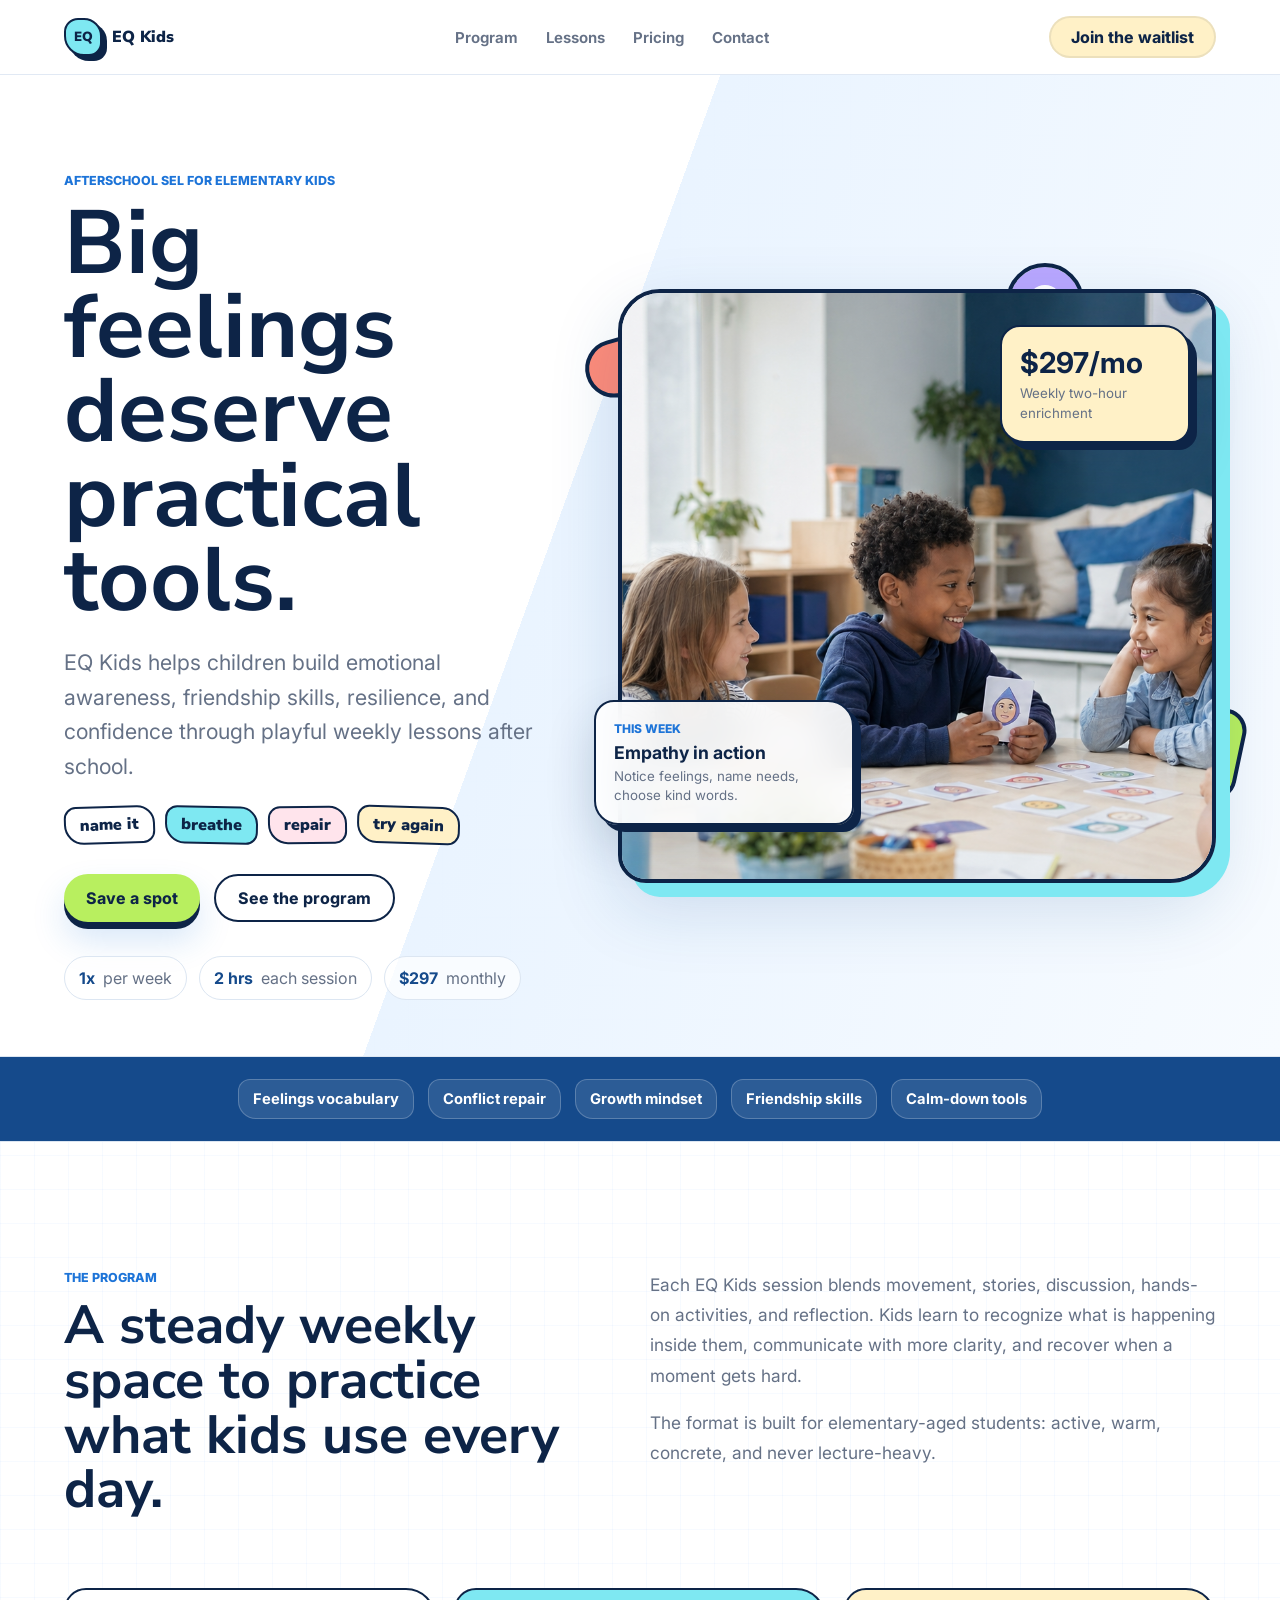
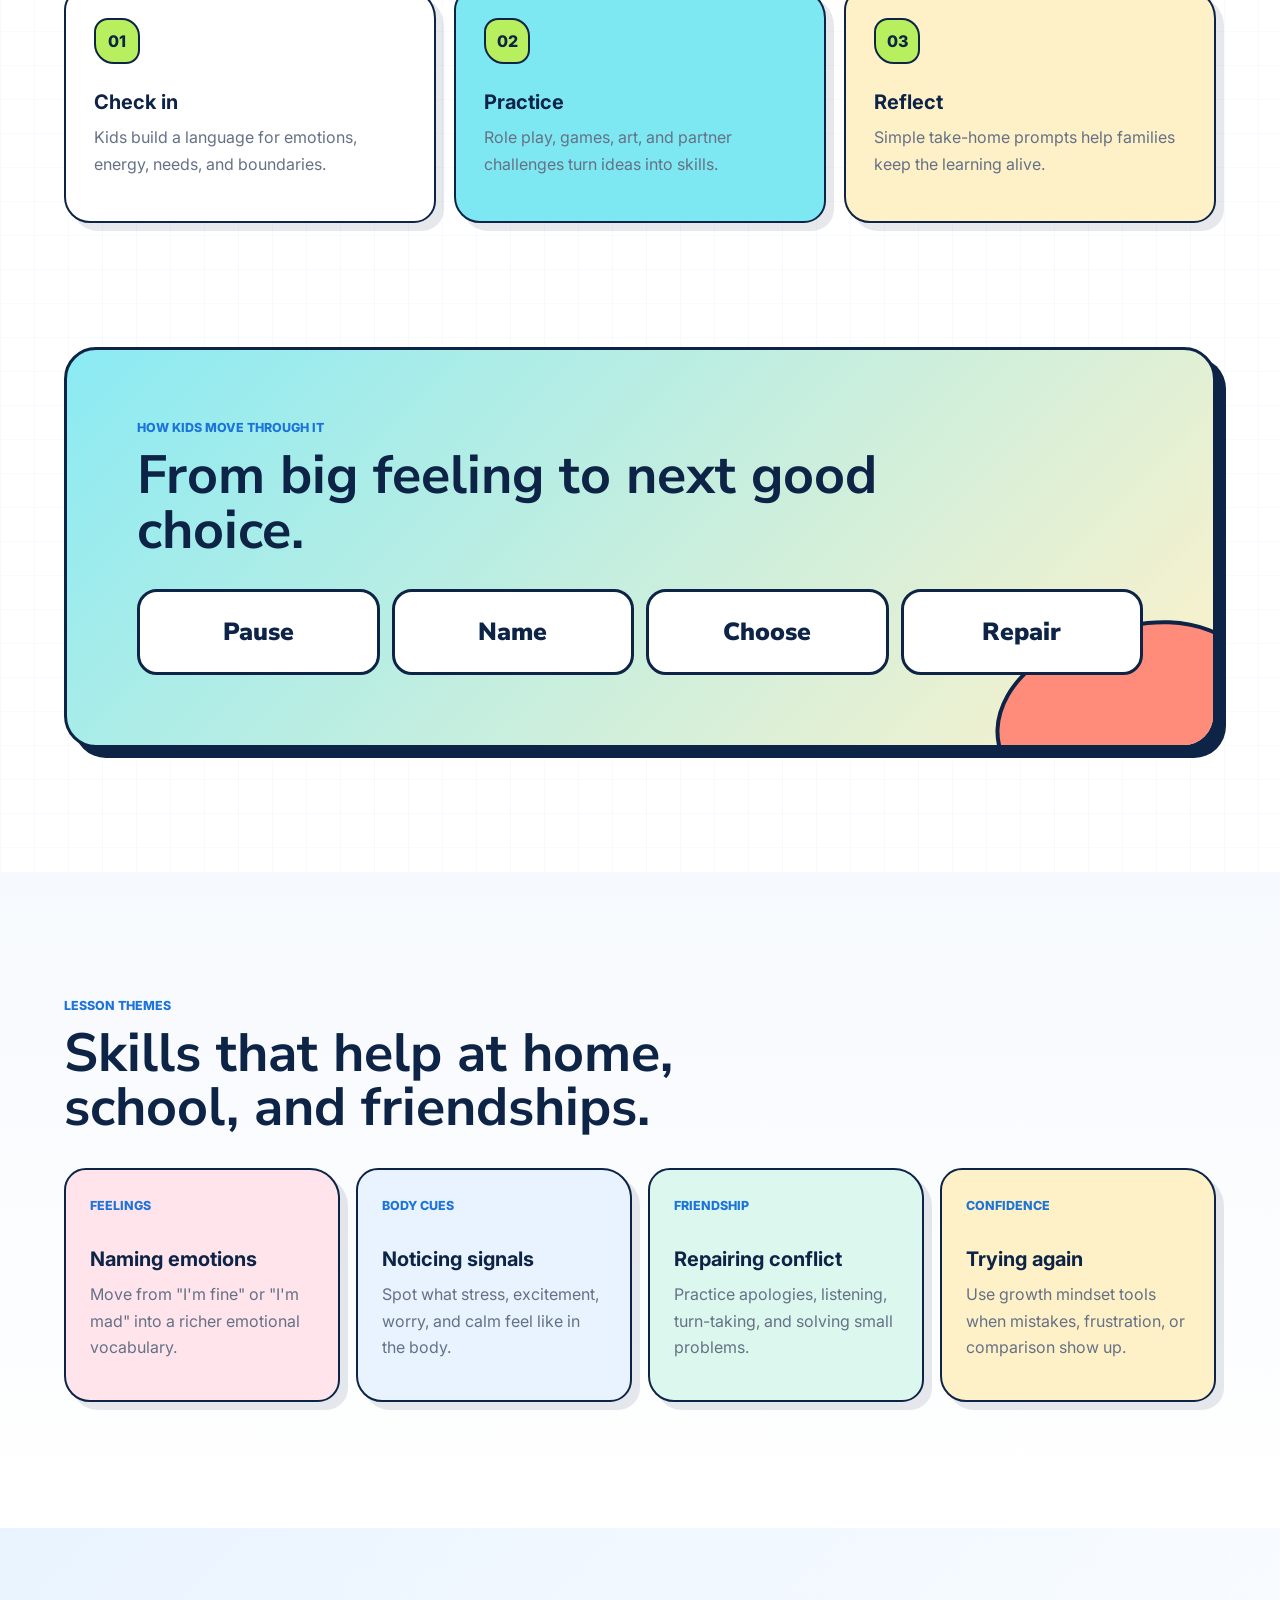
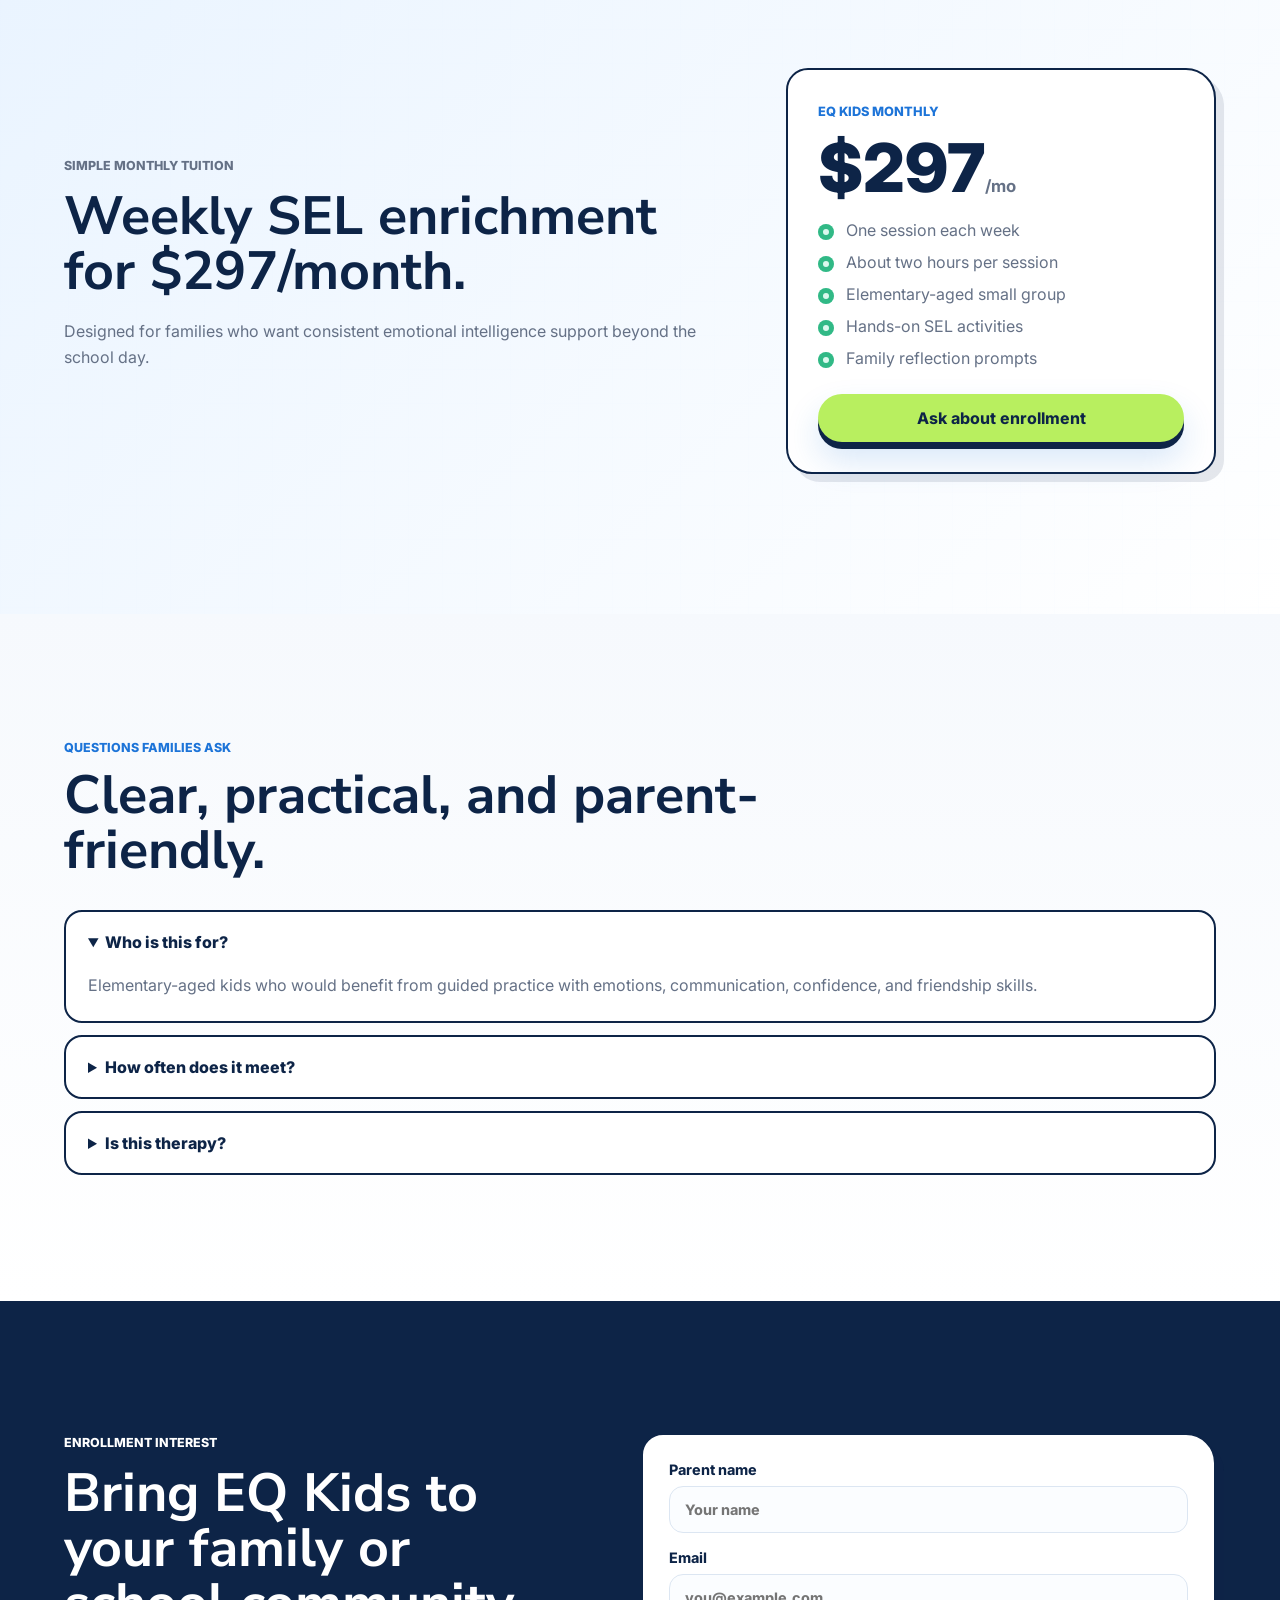
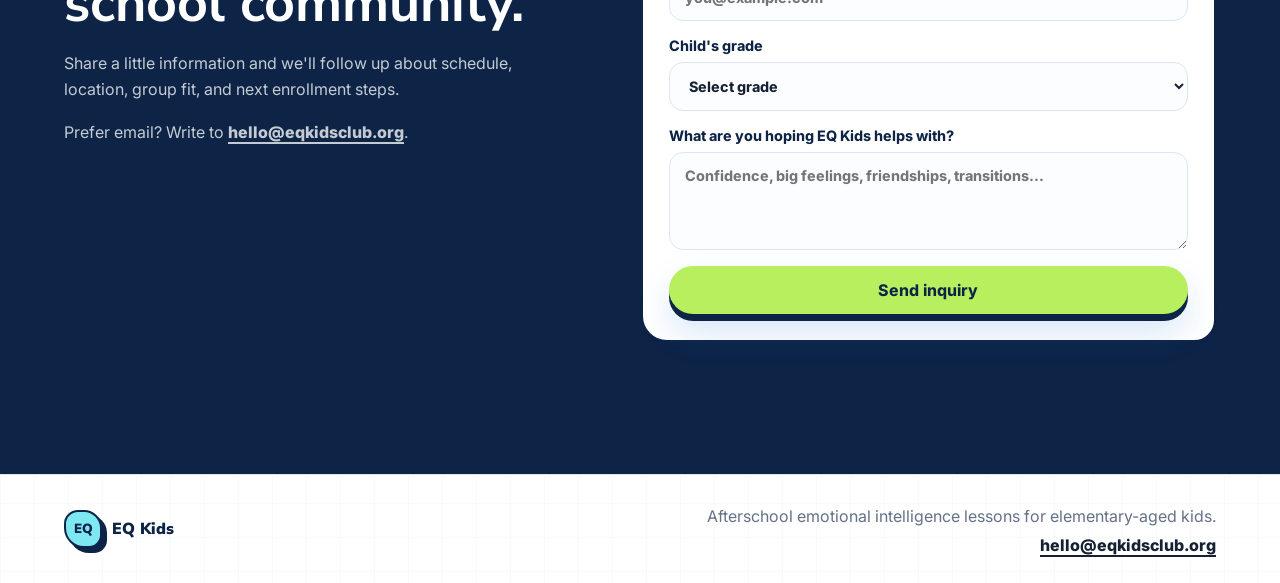
==== index.html @ 325c26f5 "Connect inquiry form and add thank-you page" ====
<!doctype html>
<html lang="en">
  <head>
    <meta charset="UTF-8" />
    <meta name="viewport" content="width=device-width, initial-scale=1.0" />
    <title>EQ Kids | Afterschool SEL Lessons</title>
    <meta
      name="description"
      content="EQ Kids is a weekly afterschool social-emotional learning program for elementary-aged kids."
    />
    <link rel="canonical" href="https://eqkidsclub.org/" />
    <meta property="og:title" content="EQ Kids | Afterschool SEL Lessons" />
    <meta
      property="og:description"
      content="Weekly afterschool emotional intelligence lessons for elementary-aged kids."
    />
    <meta property="og:type" content="website" />
    <meta property="og:url" content="https://eqkidsclub.org/" />
    <meta property="og:image" content="https://eqkidsclub.org/assets/eq-kids-hero.png" />
    <meta name="twitter:card" content="summary_large_image" />
    <meta name="theme-color" content="#7ee8f2" />
    <link rel="icon" href="/favicon.svg" type="image/svg+xml" />
    <link rel="preconnect" href="https://fonts.googleapis.com" />
    <link rel="preconnect" href="https://fonts.gstatic.com" crossorigin />
    <link
      href="https://fonts.googleapis.com/css2?family=Inter:wght@400;500;600;700;800&family=Nunito+Sans:wght@700;800;900&display=swap"
      rel="stylesheet"
    />
    <link rel="stylesheet" href="styles.css" />
  </head>
  <body>
    <header class="site-header">
      <a class="brand" href="#top" aria-label="EQ Kids home">
        <span class="brand-mark">EQ</span>
        <span>EQ Kids</span>
      </a>
      <nav class="nav-links" aria-label="Primary navigation">
        <a href="#program">Program</a>
        <a href="#lessons">Lessons</a>
        <a href="#pricing">Pricing</a>
        <a href="#contact">Contact</a>
      </nav>
      <a class="nav-cta" href="#contact">Join the waitlist</a>
    </header>

    <main id="top">
      <section class="hero">
        <div class="hero-copy">
          <p class="eyebrow">Afterschool SEL for elementary kids</p>
          <h1>Big feelings deserve practical tools.</h1>
          <p class="hero-lede">
            EQ Kids helps children build emotional awareness, friendship skills,
            resilience, and confidence through playful weekly lessons after school.
          </p>
          <div class="flow-badges" aria-label="SEL practice moments">
            <span>name it</span>
            <span>breathe</span>
            <span>repair</span>
            <span>try again</span>
          </div>
          <div class="hero-actions">
            <a class="button primary" href="#contact">Save a spot</a>
            <a class="button secondary" href="#program">See the program</a>
          </div>
          <div class="quick-stats" aria-label="Program highlights">
            <span><strong>1x</strong> per week</span>
            <span><strong>2 hrs</strong> each session</span>
            <span><strong>$297</strong> monthly</span>
          </div>
        </div>

        <div class="hero-visual" aria-label="Children practicing SEL activities">
          <span class="shape shape-square" aria-hidden="true"></span>
          <span class="shape shape-pill" aria-hidden="true"></span>
          <span class="shape shape-loop" aria-hidden="true"></span>
          <img src="assets/eq-kids-hero.png" alt="Elementary-aged kids working together in an afterschool SEL activity" />
          <div class="floating-card session-card">
            <span class="card-label">This week</span>
            <strong>Empathy in action</strong>
            <small>Notice feelings, name needs, choose kind words.</small>
          </div>
          <div class="floating-card price-card">
            <strong>$297/mo</strong>
            <small>Weekly two-hour enrichment</small>
          </div>
        </div>
      </section>

      <section class="trust-band" aria-label="Program values">
        <span>Feelings vocabulary</span>
        <span>Conflict repair</span>
        <span>Growth mindset</span>
        <span>Friendship skills</span>
        <span>Calm-down tools</span>
      </section>

      <section id="program" class="section split-section">
        <div>
          <p class="eyebrow">The program</p>
          <h2>A steady weekly space to practice what kids use every day.</h2>
        </div>
        <div class="section-copy">
          <p>
            Each EQ Kids session blends movement, stories, discussion, hands-on
            activities, and reflection. Kids learn to recognize what is happening
            inside them, communicate with more clarity, and recover when a moment
            gets hard.
          </p>
          <p>
            The format is built for elementary-aged students: active, warm,
            concrete, and never lecture-heavy.
          </p>
        </div>
      </section>

      <section class="feature-grid" aria-label="Program features">
        <article class="feature-card">
          <span class="feature-icon">01</span>
          <h3>Check in</h3>
          <p>Kids build a language for emotions, energy, needs, and boundaries.</p>
        </article>
        <article class="feature-card">
          <span class="feature-icon">02</span>
          <h3>Practice</h3>
          <p>Role play, games, art, and partner challenges turn ideas into skills.</p>
        </article>
        <article class="feature-card">
          <span class="feature-icon">03</span>
          <h3>Reflect</h3>
          <p>Simple take-home prompts help families keep the learning alive.</p>
        </article>
      </section>

      <section class="flow-section" aria-label="EQ Kids learning flow">
        <div class="flow-panel">
          <p class="eyebrow">How kids move through it</p>
          <h2>From big feeling to next good choice.</h2>
          <div class="flow-steps">
            <span>Pause</span>
            <span>Name</span>
            <span>Choose</span>
            <span>Repair</span>
          </div>
        </div>
      </section>

      <section id="lessons" class="section lessons-section">
        <div class="section-heading">
          <p class="eyebrow">Lesson themes</p>
          <h2>Skills that help at home, school, and friendships.</h2>
        </div>
        <div class="lesson-list">
          <article>
            <span>Feelings</span>
            <h3>Naming emotions</h3>
            <p>Move from "I'm fine" or "I'm mad" into a richer emotional vocabulary.</p>
          </article>
          <article>
            <span>Body cues</span>
            <h3>Noticing signals</h3>
            <p>Spot what stress, excitement, worry, and calm feel like in the body.</p>
          </article>
          <article>
            <span>Friendship</span>
            <h3>Repairing conflict</h3>
            <p>Practice apologies, listening, turn-taking, and solving small problems.</p>
          </article>
          <article>
            <span>Confidence</span>
            <h3>Trying again</h3>
            <p>Use growth mindset tools when mistakes, frustration, or comparison show up.</p>
          </article>
        </div>
      </section>

      <section id="pricing" class="pricing-section">
        <div class="pricing-copy">
          <p class="eyebrow">Simple monthly tuition</p>
          <h2>Weekly SEL enrichment for $297/month.</h2>
          <p>
            Designed for families who want consistent emotional intelligence support
            beyond the school day.
          </p>
        </div>
        <div class="pricing-card">
          <span class="price-kicker">EQ Kids Monthly</span>
          <div class="price">$297<span>/mo</span></div>
          <ul>
            <li>One session each week</li>
            <li>About two hours per session</li>
            <li>Elementary-aged small group</li>
            <li>Hands-on SEL activities</li>
            <li>Family reflection prompts</li>
          </ul>
          <a class="button primary wide" href="#contact">Ask about enrollment</a>
        </div>
      </section>

      <section class="section faq-section">
        <div class="section-heading">
          <p class="eyebrow">Questions families ask</p>
          <h2>Clear, practical, and parent-friendly.</h2>
        </div>
        <div class="faq-list">
          <details open>
            <summary>Who is this for?</summary>
            <p>Elementary-aged kids who would benefit from guided practice with emotions, communication, confidence, and friendship skills.</p>
          </details>
          <details>
            <summary>How often does it meet?</summary>
            <p>The program is designed to meet once per week for a couple of hours after school.</p>
          </details>
          <details>
            <summary>Is this therapy?</summary>
            <p>No. EQ Kids is an educational enrichment program focused on SEL skills, practice, and reflection.</p>
          </details>
        </div>
      </section>

      <section id="contact" class="contact-section">
        <div class="contact-copy">
          <p class="eyebrow">Enrollment interest</p>
          <h2>Bring EQ Kids to your family or school community.</h2>
          <p>
            Share a little information and we'll follow up about schedule, location,
            group fit, and next enrollment steps.
          </p>
          <p class="contact-email">
            Prefer email? Write to <a href="mailto:hello@eqkidsclub.org">hello@eqkidsclub.org</a>.
          </p>
        </div>
        <form
          class="contact-form"
          id="inquiry-form"
          data-endpoint="https://script.google.com/macros/s/AKfycbzuIgWmZnr0VCK2Vqqbr2FylTaAPcukcbpONJO-oSJF8O1yjsoRWASSG0VXTQ9Ma4vI/exec"
          data-success-url="thank-you.html"
        >
          <p class="form-status" id="form-status" role="status" aria-live="polite"></p>
          <label class="hidden-field" aria-hidden="true">
            Leave this blank
            <input type="text" name="website" tabindex="-1" autocomplete="off" />
          </label>
          <label>
            Parent name
            <input type="text" name="parentName" placeholder="Your name" required />
          </label>
          <label>
            Email
            <input type="email" name="email" placeholder="you@example.com" required />
          </label>
          <label>
            Child's grade
            <select name="childGrade" required>
              <option value="">Select grade</option>
              <option>Kinder</option>
              <option>1st grade</option>
              <option>2nd grade</option>
              <option>3rd grade</option>
              <option>4th grade</option>
              <option>5th grade</option>
            </select>
          </label>
          <label>
            What are you hoping EQ Kids helps with?
            <textarea name="goals" rows="4" placeholder="Confidence, big feelings, friendships, transitions..."></textarea>
          </label>
          <button class="button primary wide" type="submit">Send inquiry</button>
        </form>
      </section>
    </main>

    <footer class="site-footer">
      <a class="brand" href="#top" aria-label="EQ Kids home">
        <span class="brand-mark">EQ</span>
        <span>EQ Kids</span>
      </a>
      <div class="footer-links">
        <p>Afterschool emotional intelligence lessons for elementary-aged kids.</p>
        <a href="mailto:hello@eqkidsclub.org">hello@eqkidsclub.org</a>
      </div>
    </footer>
    <script src="script.js"></script>
  </body>
</html>
---- styles.css ----
:root {
  --blue-950: #0d2447;
  --blue-800: #154a8b;
  --blue-650: #1d74d8;
  --blue-500: #2f8cff;
  --aqua-300: #7ee8f2;
  --lime-300: #b8ef5f;
  --coral-300: #ff8c7a;
  --violet-300: #b9a7ff;
  --sky-100: #e8f3ff;
  --mint-100: #dcf8ee;
  --gold-100: #fff1c7;
  --rose-100: #ffe4ec;
  --ink: #162033;
  --muted: #657186;
  --line: #dce6f2;
  --paper: #ffffff;
  --wash: #f6f9fd;
  --shadow: 0 24px 70px rgba(21, 74, 139, 0.16);
}

* {
  box-sizing: border-box;
}

html {
  scroll-behavior: smooth;
}

body {
  margin: 0;
  font-family: "Inter", system-ui, -apple-system, BlinkMacSystemFont, "Segoe UI", sans-serif;
  color: var(--ink);
  background:
    linear-gradient(90deg, rgba(47, 140, 255, 0.04) 1px, transparent 1px),
    linear-gradient(0deg, rgba(47, 140, 255, 0.04) 1px, transparent 1px),
    var(--paper);
  background-size: 34px 34px;
}

a {
  color: inherit;
  text-decoration: none;
}

img {
  display: block;
  max-width: 100%;
}

.site-header {
  position: sticky;
  top: 0;
  z-index: 20;
  display: flex;
  align-items: center;
  justify-content: space-between;
  gap: 24px;
  padding: 16px clamp(20px, 5vw, 72px);
  background: rgba(255, 255, 255, 0.88);
  border-bottom: 1px solid rgba(220, 230, 242, 0.85);
  backdrop-filter: blur(18px);
}

.brand {
  display: inline-flex;
  align-items: center;
  gap: 10px;
  font-family: "Nunito Sans", "Inter", sans-serif;
  font-weight: 900;
  color: var(--blue-950);
}

.brand-mark {
  display: grid;
  place-items: center;
  width: 38px;
  height: 38px;
  border: 2px solid var(--blue-950);
  border-radius: 14px 18px 13px 20px;
  color: var(--blue-950);
  background: var(--aqua-300);
  box-shadow: 5px 5px 0 var(--blue-950);
  font-size: 0.83rem;
}

.nav-links {
  display: flex;
  align-items: center;
  gap: 28px;
  color: var(--muted);
  font-size: 0.94rem;
  font-weight: 650;
}

.nav-links a:hover {
  color: var(--blue-650);
}

.nav-cta,
.button {
  display: inline-flex;
  align-items: center;
  justify-content: center;
  min-height: 48px;
  border: 0;
  border-radius: 999px;
  padding: 0 22px;
  font: inherit;
  font-weight: 750;
  cursor: pointer;
}

.nav-cta {
  min-height: 42px;
  color: var(--blue-950);
  background: var(--gold-100);
  box-shadow: inset 0 0 0 2px rgba(13, 36, 71, 0.08);
}

.button.primary {
  color: var(--blue-950);
  background: var(--lime-300);
  box-shadow: 0 7px 0 var(--blue-950), 0 18px 34px rgba(29, 116, 216, 0.18);
}

.button:disabled {
  cursor: progress;
  opacity: 0.72;
}

.button.secondary {
  color: var(--blue-950);
  background: white;
  border: 2px solid var(--blue-950);
}

.button.wide {
  width: 100%;
}

.hero {
  display: grid;
  grid-template-columns: minmax(0, 0.9fr) minmax(420px, 1.1fr);
  gap: clamp(32px, 5vw, 72px);
  align-items: center;
  min-height: calc(100vh - 72px);
  padding: clamp(48px, 8vw, 98px) clamp(20px, 5vw, 72px) 56px;
  background:
    linear-gradient(110deg, #ffffff 0%, #ffffff 44%, rgba(232, 243, 255, 0.92) 44%, #f7fbff 100%);
  overflow: hidden;
}

.eyebrow {
  margin: 0 0 14px;
  color: var(--blue-650);
  font-size: 0.78rem;
  font-weight: 800;
  letter-spacing: 0;
  text-transform: uppercase;
}

h1,
h2,
h3,
p {
  margin-top: 0;
}

h1 {
  max-width: 720px;
  margin-bottom: 22px;
  color: var(--blue-950);
  font-family: "Nunito Sans", "Inter", sans-serif;
  font-size: clamp(3.3rem, 7vw, 6.6rem);
  line-height: 0.94;
  letter-spacing: 0;
}

h2 {
  margin-bottom: 18px;
  color: var(--blue-950);
  font-family: "Nunito Sans", "Inter", sans-serif;
  font-size: clamp(2rem, 4.2vw, 4rem);
  line-height: 1.02;
  letter-spacing: 0;
}

h3 {
  margin-bottom: 10px;
  color: var(--blue-950);
  font-size: 1.25rem;
  line-height: 1.2;
}

.hero-lede {
  max-width: 620px;
  color: var(--muted);
  font-size: clamp(1.08rem, 1.7vw, 1.34rem);
  line-height: 1.62;
}

.hero-actions {
  display: flex;
  flex-wrap: wrap;
  gap: 14px;
  margin-top: 30px;
}

.flow-badges {
  display: flex;
  flex-wrap: wrap;
  gap: 10px;
  margin-top: 22px;
}

.flow-badges span {
  display: inline-flex;
  align-items: center;
  min-height: 38px;
  padding: 0 14px;
  border: 2px solid var(--blue-950);
  border-radius: 12px 18px 12px 20px;
  color: var(--blue-950);
  background: white;
  font-family: "Nunito Sans", "Inter", sans-serif;
  font-weight: 900;
  transform: rotate(-1.8deg);
}

.flow-badges span:nth-child(2) {
  background: var(--aqua-300);
  transform: rotate(1.2deg);
}

.flow-badges span:nth-child(3) {
  background: var(--rose-100);
  transform: rotate(-0.7deg);
}

.flow-badges span:nth-child(4) {
  background: var(--gold-100);
  transform: rotate(1.8deg);
}

.quick-stats {
  display: flex;
  flex-wrap: wrap;
  gap: 12px;
  margin-top: 34px;
}

.quick-stats span {
  display: inline-flex;
  align-items: center;
  gap: 8px;
  min-height: 44px;
  padding: 0 14px;
  border: 1px solid var(--line);
  border-radius: 999px;
  color: var(--muted);
  background: rgba(255, 255, 255, 0.72);
}

.quick-stats strong {
  color: var(--blue-800);
}

.hero-visual {
  position: relative;
  min-height: 580px;
}

.hero-visual img {
  position: relative;
  z-index: 2;
  width: 100%;
  height: min(66vh, 660px);
  min-height: 520px;
  object-fit: cover;
  border: 4px solid var(--blue-950);
  border-radius: 42px 26px 46px 28px;
  box-shadow: 14px 14px 0 var(--aqua-300), var(--shadow);
}

.shape {
  position: absolute;
  z-index: 1;
  display: block;
  border: 4px solid var(--blue-950);
}

.shape-square {
  right: -26px;
  bottom: 88px;
  width: 92px;
  height: 92px;
  border-radius: 22px;
  background: var(--lime-300);
  transform: rotate(12deg);
}

.shape-pill {
  left: -34px;
  top: 42px;
  width: 120px;
  height: 58px;
  border-radius: 999px;
  background: var(--coral-300);
  transform: rotate(-16deg);
}

.shape-loop {
  right: 22%;
  top: -26px;
  width: 78px;
  height: 78px;
  border-radius: 50%;
  background: white;
  box-shadow: inset 0 0 0 18px var(--violet-300);
}

.floating-card {
  position: absolute;
  z-index: 3;
  display: grid;
  gap: 4px;
  width: min(260px, 56%);
  padding: 18px;
  border: 2px solid var(--blue-950);
  border-radius: 20px 26px 18px 24px;
  background: rgba(255, 255, 255, 0.92);
  box-shadow: 7px 7px 0 var(--blue-950), 0 18px 50px rgba(13, 36, 71, 0.16);
  backdrop-filter: blur(14px);
}

.floating-card strong {
  color: var(--blue-950);
  font-size: 1.1rem;
}

.floating-card small,
.card-label {
  color: var(--muted);
  line-height: 1.45;
}

.card-label {
  color: var(--blue-650);
  font-size: 0.75rem;
  font-weight: 800;
  text-transform: uppercase;
}

.session-card {
  left: -24px;
  bottom: 58px;
}

.price-card {
  right: 26px;
  top: 36px;
  width: 190px;
  background: var(--gold-100);
}

.price-card strong {
  font-size: 1.8rem;
}

.trust-band {
  display: flex;
  justify-content: center;
  gap: 14px;
  flex-wrap: wrap;
  padding: 22px clamp(20px, 5vw, 72px);
  border-block: 1px solid var(--line);
  background: var(--blue-800);
  color: white;
}

.trust-band span {
  border: 1px solid rgba(255, 255, 255, 0.22);
  padding: 10px 14px;
  border-radius: 12px 18px 12px 18px;
  background: rgba(255, 255, 255, 0.1);
  font-size: 0.92rem;
  font-weight: 700;
}

.section,
.feature-grid,
.pricing-section,
.contact-section,
.site-footer {
  padding-inline: clamp(20px, 5vw, 72px);
}

.split-section {
  display: grid;
  grid-template-columns: minmax(0, 0.9fr) minmax(0, 1fr);
  gap: clamp(28px, 6vw, 88px);
  padding-top: clamp(70px, 10vw, 128px);
  padding-bottom: 34px;
}

.section-copy {
  color: var(--muted);
  font-size: 1.08rem;
  line-height: 1.75;
}

.feature-grid {
  display: grid;
  grid-template-columns: repeat(3, minmax(0, 1fr));
  gap: 18px;
  padding-top: 18px;
  padding-bottom: clamp(70px, 10vw, 124px);
}

.feature-card,
.lesson-list article,
.pricing-card,
.contact-form {
  border: 2px solid var(--blue-950);
  border-radius: 22px 30px 22px 26px;
  background: white;
  box-shadow: 8px 8px 0 rgba(13, 36, 71, 0.1);
}

.feature-card {
  padding: 28px;
}

.feature-card:nth-child(2) {
  background: var(--aqua-300);
}

.feature-card:nth-child(3) {
  background: var(--gold-100);
}

.feature-icon {
  display: inline-grid;
  place-items: center;
  width: 46px;
  height: 46px;
  margin-bottom: 26px;
  border: 2px solid var(--blue-950);
  border-radius: 14px 18px 14px 20px;
  color: var(--blue-950);
  background: var(--lime-300);
  font-weight: 800;
}

.flow-section {
  padding: 0 clamp(20px, 5vw, 72px) clamp(70px, 10vw, 124px);
}

.flow-panel {
  position: relative;
  overflow: hidden;
  padding: clamp(34px, 6vw, 70px);
  border: 3px solid var(--blue-950);
  border-radius: 32px;
  background:
    linear-gradient(135deg, rgba(126, 232, 242, 0.9), rgba(255, 241, 199, 0.95)),
    white;
  box-shadow: 10px 10px 0 var(--blue-950);
}

.flow-panel::after {
  content: "";
  position: absolute;
  right: -50px;
  bottom: -70px;
  width: 260px;
  height: 180px;
  border: 4px solid var(--blue-950);
  border-radius: 50% 46% 42% 58%;
  background: var(--coral-300);
  transform: rotate(-14deg);
}

.flow-panel h2 {
  max-width: 760px;
}

.flow-steps {
  position: relative;
  z-index: 1;
  display: grid;
  grid-template-columns: repeat(4, minmax(0, 1fr));
  gap: 12px;
  margin-top: 30px;
}

.flow-steps span {
  display: grid;
  place-items: center;
  min-height: 86px;
  border: 3px solid var(--blue-950);
  border-radius: 20px;
  background: white;
  color: var(--blue-950);
  font-family: "Nunito Sans", "Inter", sans-serif;
  font-size: clamp(1.15rem, 2vw, 1.55rem);
  font-weight: 900;
}

.feature-card p,
.lesson-list p,
.pricing-copy p,
.contact-copy p,
.faq-list p,
.site-footer p {
  color: var(--muted);
  line-height: 1.65;
}

.lessons-section,
.faq-section {
  padding-block: clamp(70px, 10vw, 126px);
  background:
    linear-gradient(180deg, var(--wash), #ffffff);
}

.section-heading {
  max-width: 760px;
  margin-bottom: 32px;
}

.lesson-list {
  display: grid;
  grid-template-columns: repeat(4, minmax(0, 1fr));
  gap: 16px;
}

.lesson-list article {
  padding: 24px;
}

.lesson-list article:nth-child(1) {
  background: var(--rose-100);
}

.lesson-list article:nth-child(2) {
  background: var(--sky-100);
}

.lesson-list article:nth-child(3) {
  background: var(--mint-100);
}

.lesson-list article:nth-child(4) {
  background: var(--gold-100);
}

.lesson-list span {
  display: inline-flex;
  margin-bottom: 34px;
  color: var(--blue-650);
  font-size: 0.78rem;
  font-weight: 800;
  text-transform: uppercase;
}

.pricing-section {
  display: grid;
  grid-template-columns: minmax(0, 1fr) minmax(340px, 430px);
  gap: clamp(30px, 7vw, 96px);
  align-items: center;
  padding-top: clamp(74px, 11vw, 140px);
  padding-bottom: clamp(74px, 11vw, 140px);
  background:
    linear-gradient(135deg, rgba(232, 243, 255, 0.95), rgba(255, 255, 255, 0.8));
}

.pricing-copy {
  max-width: 720px;
}

.pricing-card {
  padding: 30px;
}

.price-kicker {
  color: var(--blue-650);
  font-size: 0.8rem;
  font-weight: 800;
  text-transform: uppercase;
}

.price {
  margin: 14px 0 18px;
  color: var(--blue-950);
  font-size: 4.2rem;
  font-weight: 850;
  letter-spacing: 0;
  line-height: 1;
}

.price span {
  color: var(--muted);
  font-size: 1.05rem;
  font-weight: 700;
}

ul {
  display: grid;
  gap: 12px;
  margin: 0 0 26px;
  padding: 0;
  list-style: none;
}

li {
  position: relative;
  padding-left: 28px;
  color: var(--muted);
}

li::before {
  content: "";
  position: absolute;
  left: 0;
  top: 0.28em;
  width: 16px;
  height: 16px;
  border-radius: 50%;
  background: var(--mint-100);
  box-shadow: inset 0 0 0 5px #31b986;
}

.faq-list {
  display: grid;
  gap: 12px;
}

details {
  border: 2px solid var(--blue-950);
  border-radius: 18px;
  background: white;
  overflow: hidden;
}

summary {
  cursor: pointer;
  padding: 20px 22px;
  color: var(--blue-950);
  font-weight: 800;
}

details p {
  margin: 0;
  padding: 0 22px 22px;
}

.contact-section {
  display: grid;
  grid-template-columns: minmax(0, 0.85fr) minmax(340px, 1fr);
  gap: clamp(30px, 7vw, 88px);
  align-items: start;
  padding-top: clamp(74px, 11vw, 132px);
  padding-bottom: clamp(74px, 11vw, 132px);
  background: var(--blue-950);
  color: white;
}

.contact-section h2,
.contact-section .eyebrow {
  color: white;
}

.contact-copy p {
  color: rgba(255, 255, 255, 0.76);
}

.contact-email a,
.footer-links a {
  color: inherit;
  font-weight: 800;
  text-decoration: underline;
  text-decoration-thickness: 2px;
  text-underline-offset: 4px;
}

.contact-form {
  display: grid;
  gap: 16px;
  padding: 26px;
  color: var(--ink);
}

.form-status {
  display: none;
  margin: 0;
  padding: 13px 14px;
  border: 2px solid var(--blue-950);
  border-radius: 14px;
  color: var(--blue-950);
  font-weight: 750;
  line-height: 1.45;
}

.form-status:not(:empty) {
  display: block;
}

.form-status[data-type="success"] {
  background: var(--mint-100);
}

.form-status[data-type="error"] {
  background: var(--rose-100);
}

.hidden-field {
  position: absolute;
  left: -9999px;
  width: 1px;
  height: 1px;
  overflow: hidden;
}

label {
  display: grid;
  gap: 8px;
  color: var(--blue-950);
  font-size: 0.9rem;
  font-weight: 750;
}

input,
select,
textarea {
  width: 100%;
  border: 1px solid var(--line);
  border-radius: 14px;
  padding: 14px 15px;
  color: var(--ink);
  background: #fbfdff;
  font: inherit;
}

textarea {
  resize: vertical;
}

input:focus,
select:focus,
textarea:focus {
  border-color: var(--blue-500);
  outline: 3px solid rgba(47, 140, 255, 0.16);
}

.site-footer {
  display: flex;
  align-items: center;
  justify-content: space-between;
  gap: 22px;
  padding-top: 28px;
  padding-bottom: 28px;
  border-top: 1px solid var(--line);
}

.site-footer p {
  margin: 0;
}

.footer-links {
  display: grid;
  gap: 6px;
  justify-items: end;
}

.thank-you-page {
  min-height: 100vh;
}

.thank-you-main {
  display: grid;
  min-height: calc(100vh - 180px);
  place-items: center;
  padding: clamp(54px, 9vw, 118px) clamp(20px, 5vw, 72px);
  background:
    linear-gradient(110deg, #ffffff 0%, #ffffff 50%, rgba(232, 243, 255, 0.92) 50%, #f7fbff 100%);
}

.thank-you-panel {
  width: min(860px, 100%);
  padding: clamp(34px, 6vw, 70px);
  border: 3px solid var(--blue-950);
  border-radius: 30px;
  background: white;
  box-shadow: 10px 10px 0 var(--aqua-300), var(--shadow);
}

.thank-you-panel h1 {
  font-size: clamp(3rem, 6vw, 5.7rem);
}

.thank-you-actions {
  display: flex;
  flex-wrap: wrap;
  gap: 14px;
  margin-top: 30px;
}

@media (max-width: 980px) {
  .site-header {
    align-items: flex-start;
  }

  .nav-links {
    display: none;
  }

  .hero,
  .split-section,
  .pricing-section,
  .contact-section {
    grid-template-columns: 1fr;
  }

  .hero {
    min-height: auto;
    background: linear-gradient(180deg, #ffffff, #f7fbff);
  }

  .hero-visual {
    min-height: auto;
  }

  .hero-visual img {
    height: auto;
    min-height: 0;
    aspect-ratio: 1.16;
  }

  .session-card {
    left: 18px;
    bottom: 18px;
  }

  .feature-grid,
  .lesson-list {
    grid-template-columns: repeat(2, minmax(0, 1fr));
  }

  .flow-steps {
    grid-template-columns: repeat(2, minmax(0, 1fr));
  }
}

@media (max-width: 640px) {
  .site-header {
    padding-block: 12px;
  }

  .nav-cta {
    display: none;
  }

  h1 {
    font-size: 3.05rem;
  }

  .hero {
    padding-top: 38px;
  }

  .hero-actions,
  .hero-actions .button {
    width: 100%;
  }

  .quick-stats {
    display: grid;
    grid-template-columns: 1fr;
  }

  .quick-stats span {
    justify-content: center;
  }

  .floating-card {
    position: static;
    width: 100%;
    margin-top: 12px;
  }

  .shape {
    display: none;
  }

  .hero-visual img {
    border-radius: 26px;
    box-shadow: 8px 8px 0 var(--aqua-300), var(--shadow);
  }

  .feature-grid,
  .lesson-list,
  .flow-steps {
    grid-template-columns: 1fr;
  }

  .flow-panel {
    border-radius: 24px;
    box-shadow: 6px 6px 0 var(--blue-950);
  }

  .flow-panel::after {
    width: 160px;
    height: 110px;
  }

  .price {
    font-size: 3.35rem;
  }

  .site-footer {
    align-items: flex-start;
    flex-direction: column;
  }

  .footer-links {
    justify-items: start;
  }

  .thank-you-actions,
  .thank-you-actions .button {
    width: 100%;
  }
}
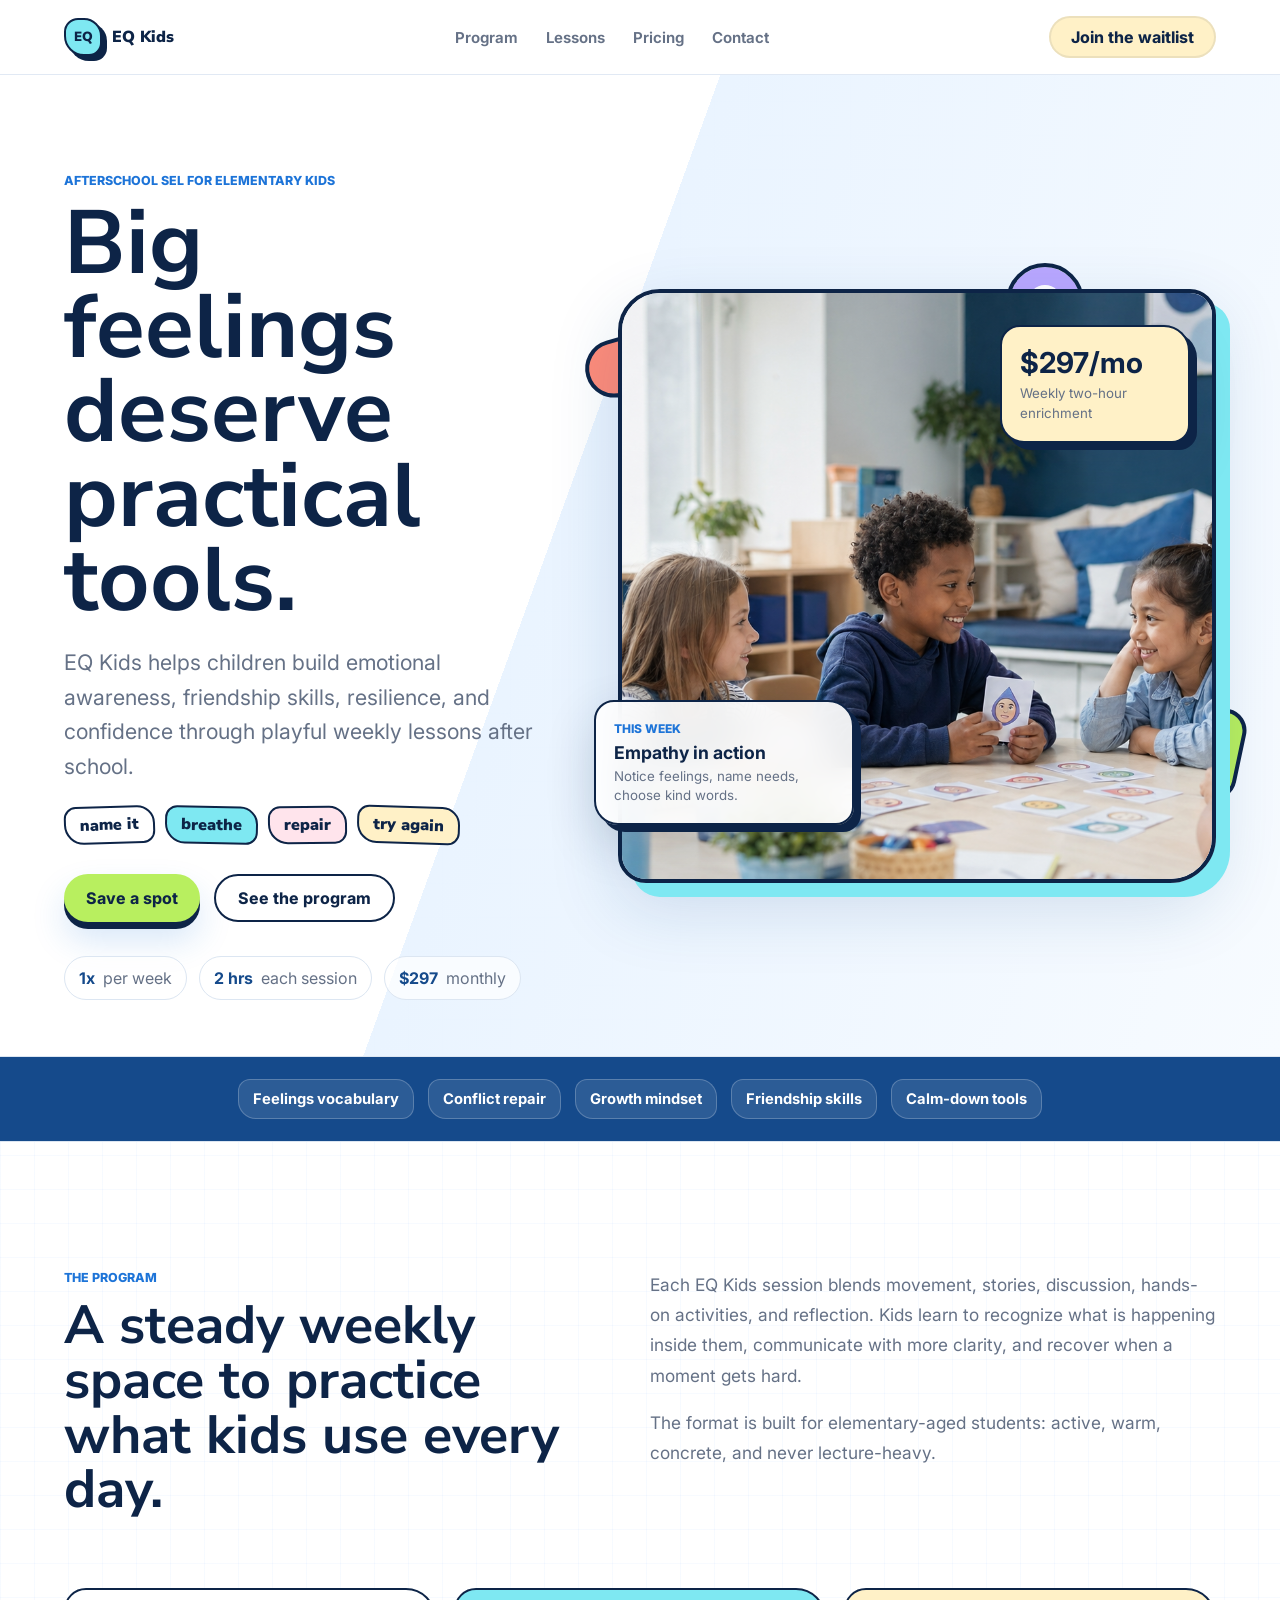
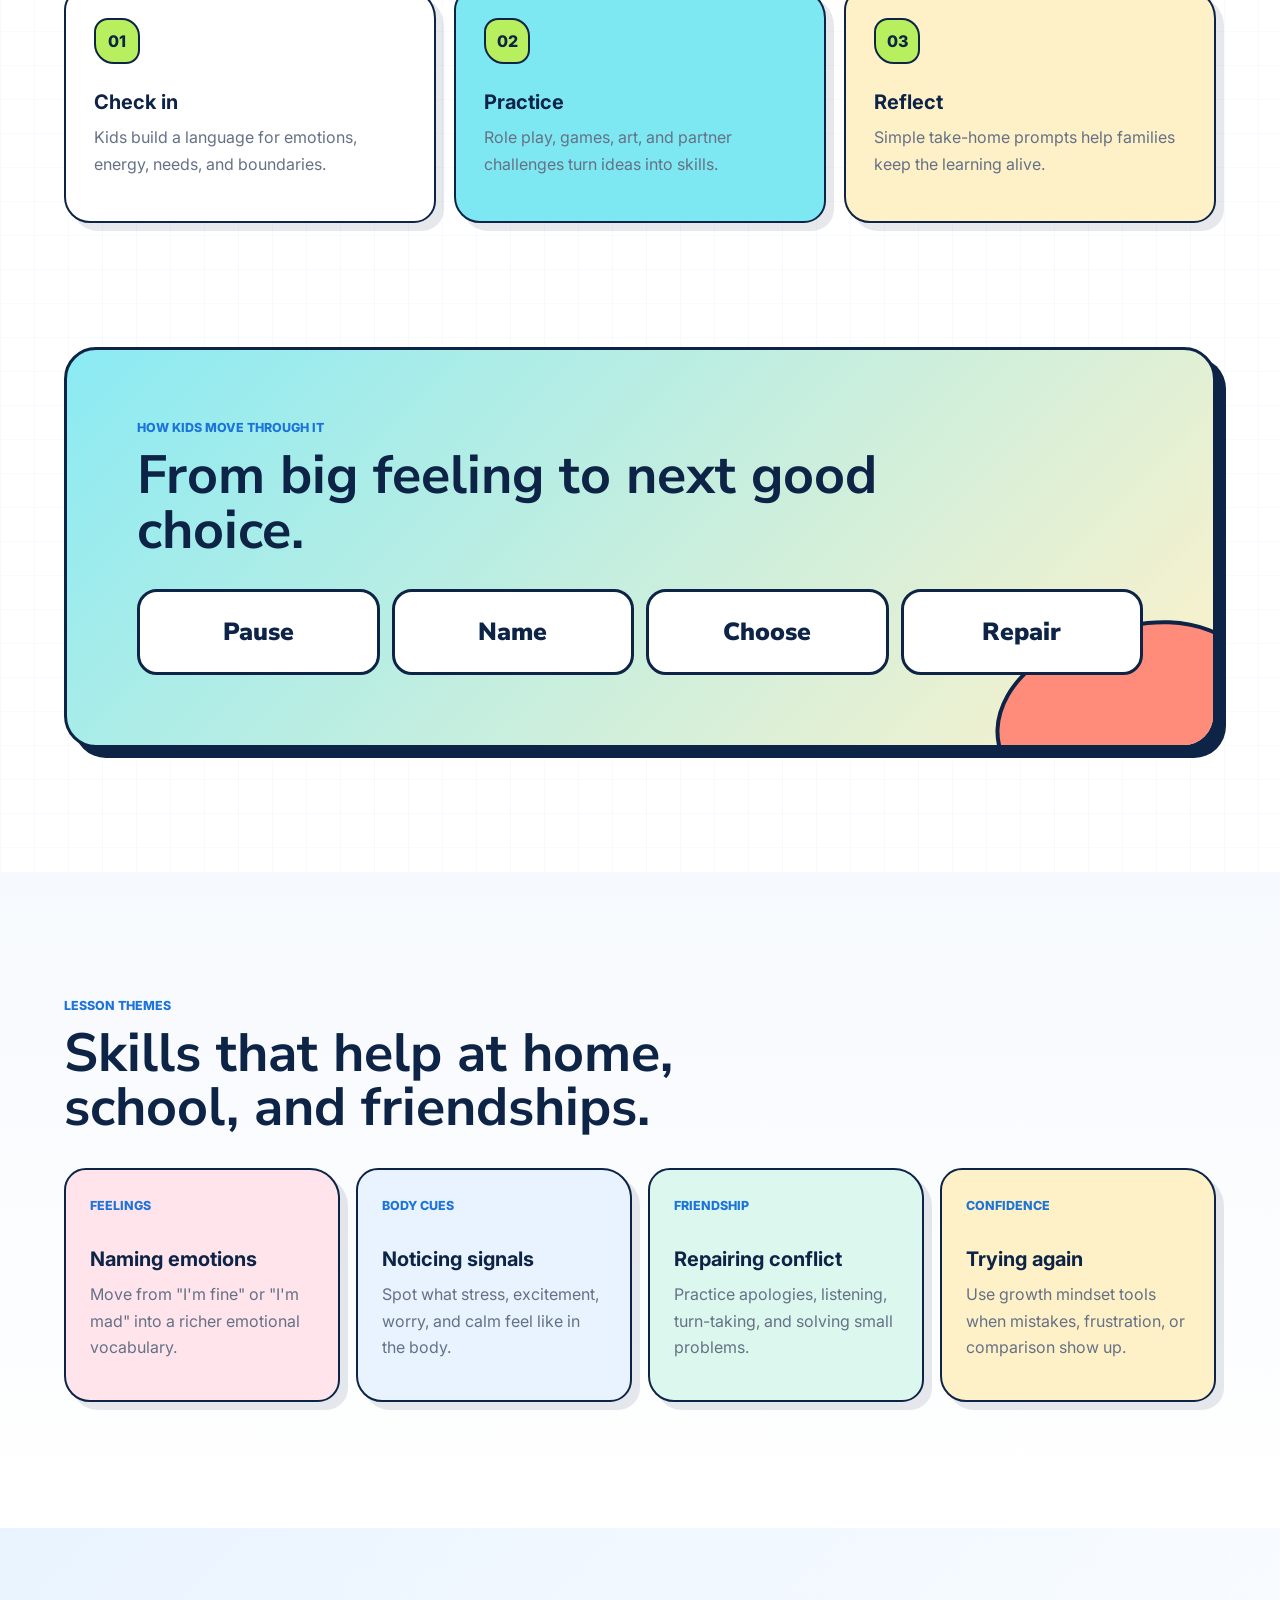
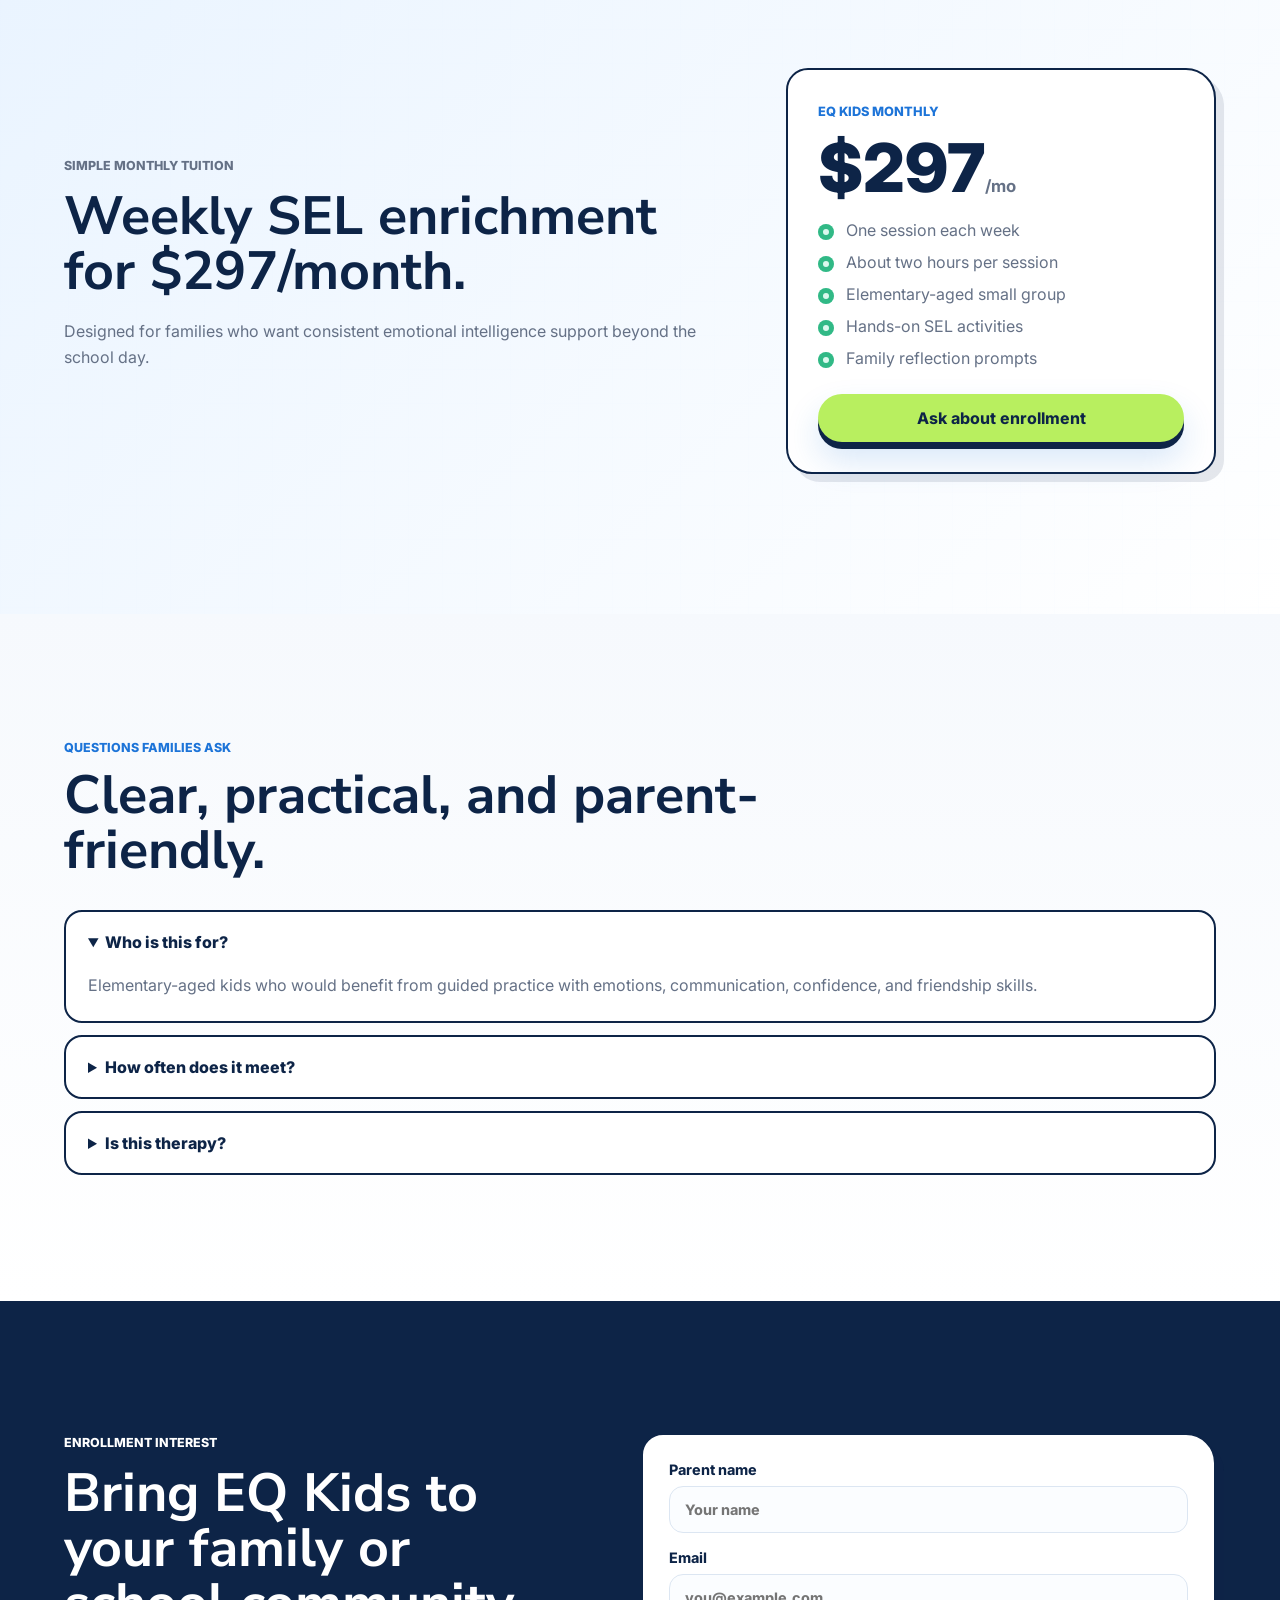
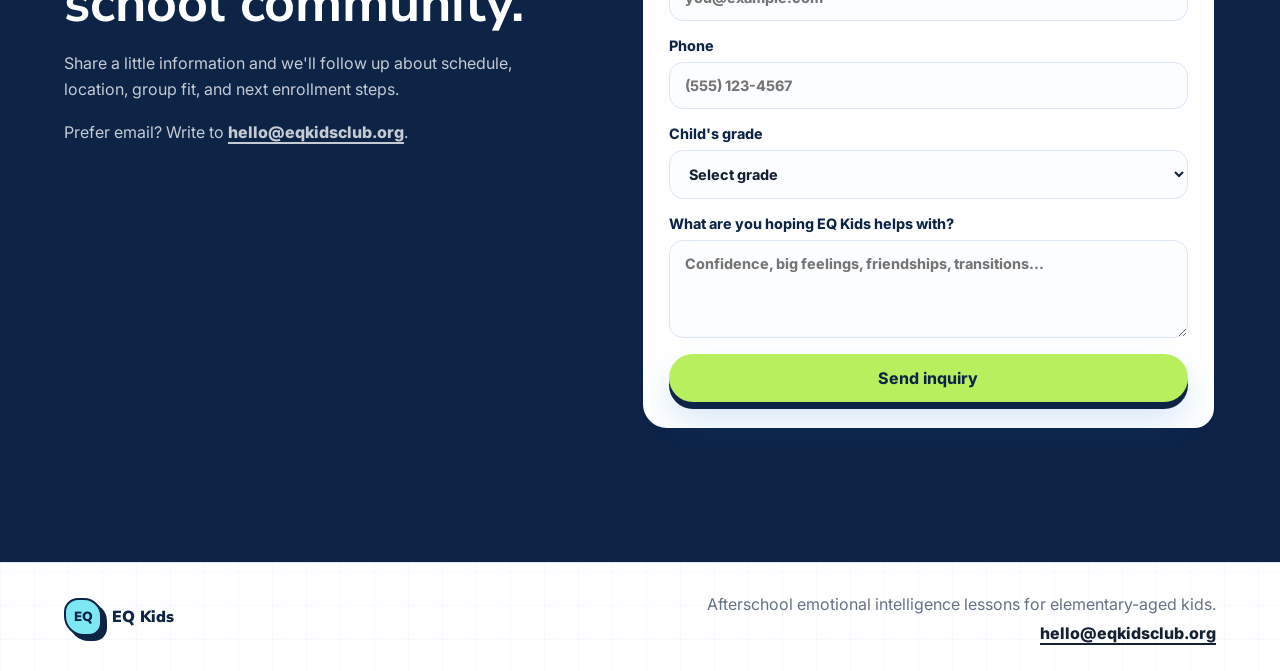
==== commit afbc4acb: "Add phone number to inquiry form" ====
--- a/index.html
+++ b/index.html
@@ -249,6 +249,10 @@
             <input type="email" name="email" placeholder="you@example.com" required />
           </label>
           <label>
+            Phone
+            <input type="tel" name="phone" placeholder="(555) 123-4567" autocomplete="tel" required />
+          </label>
+          <label>
             Child's grade
             <select name="childGrade" required>
               <option value="">Select grade</option>
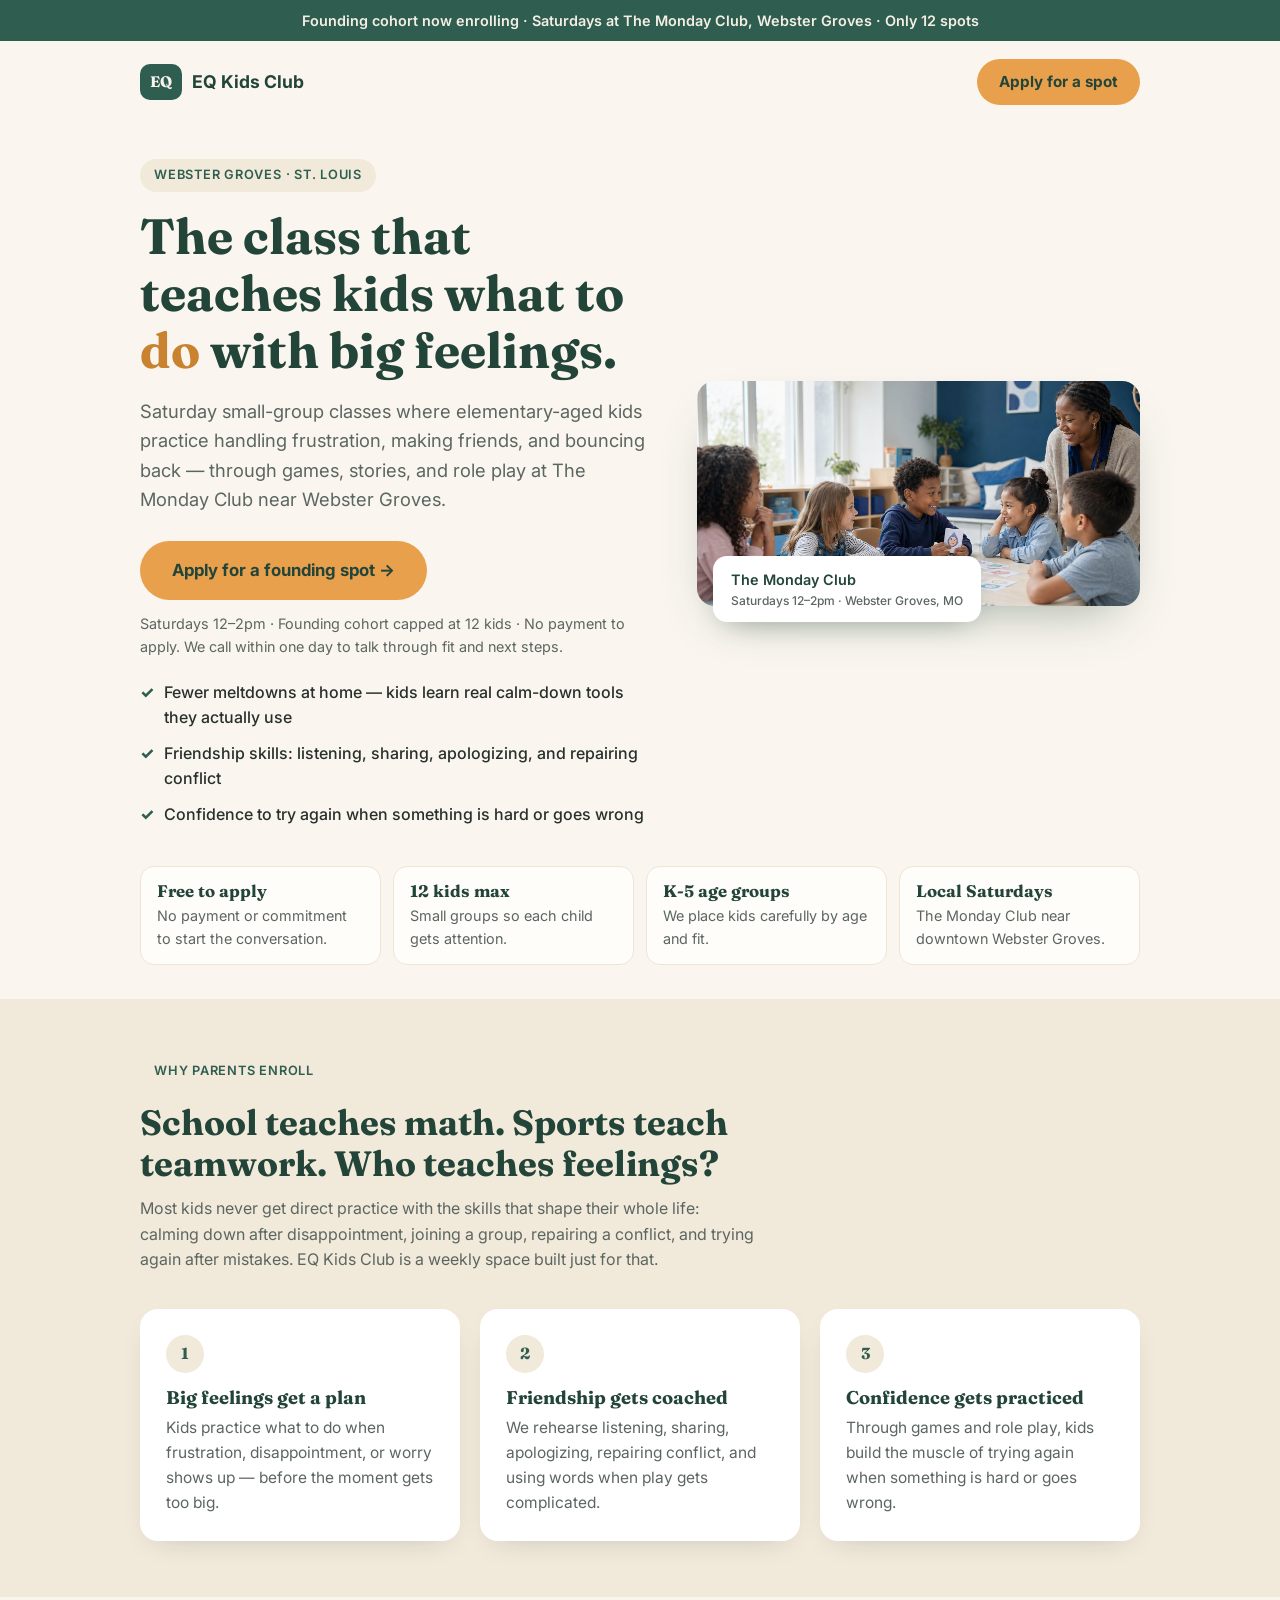
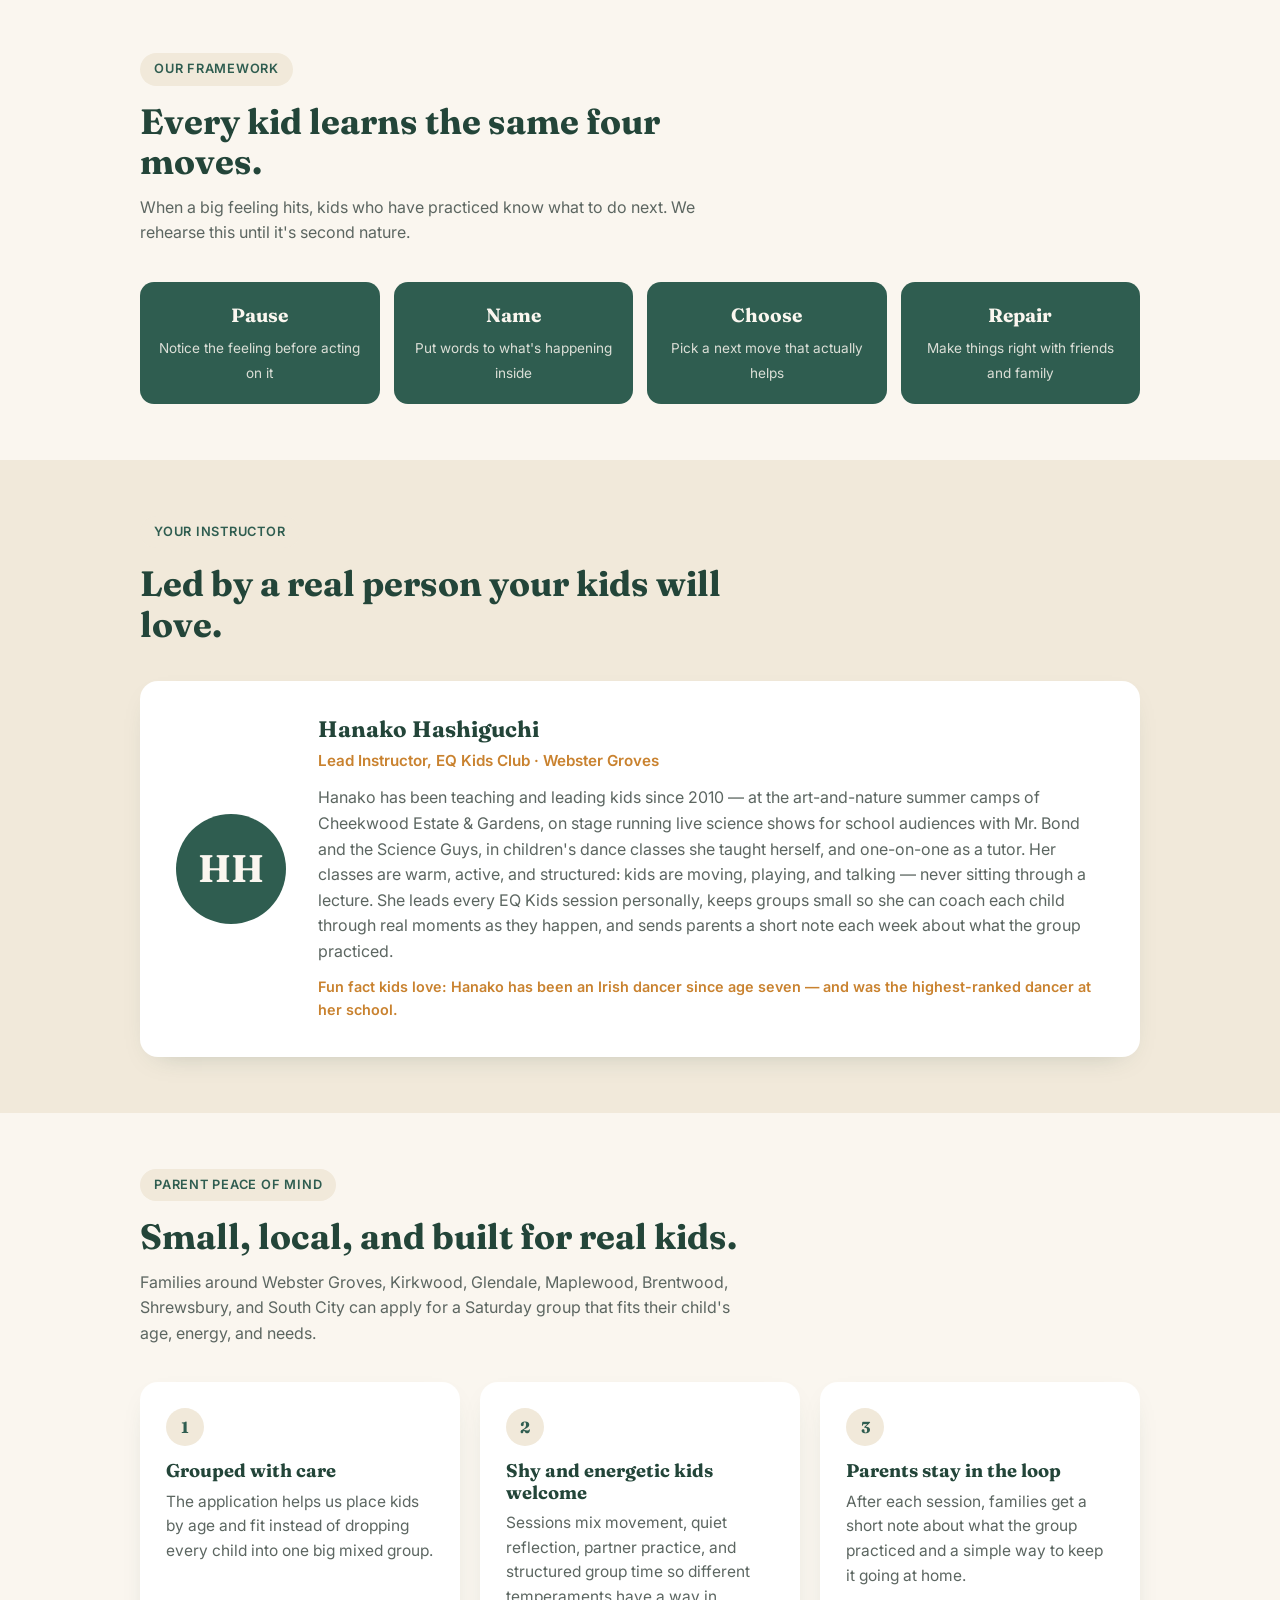
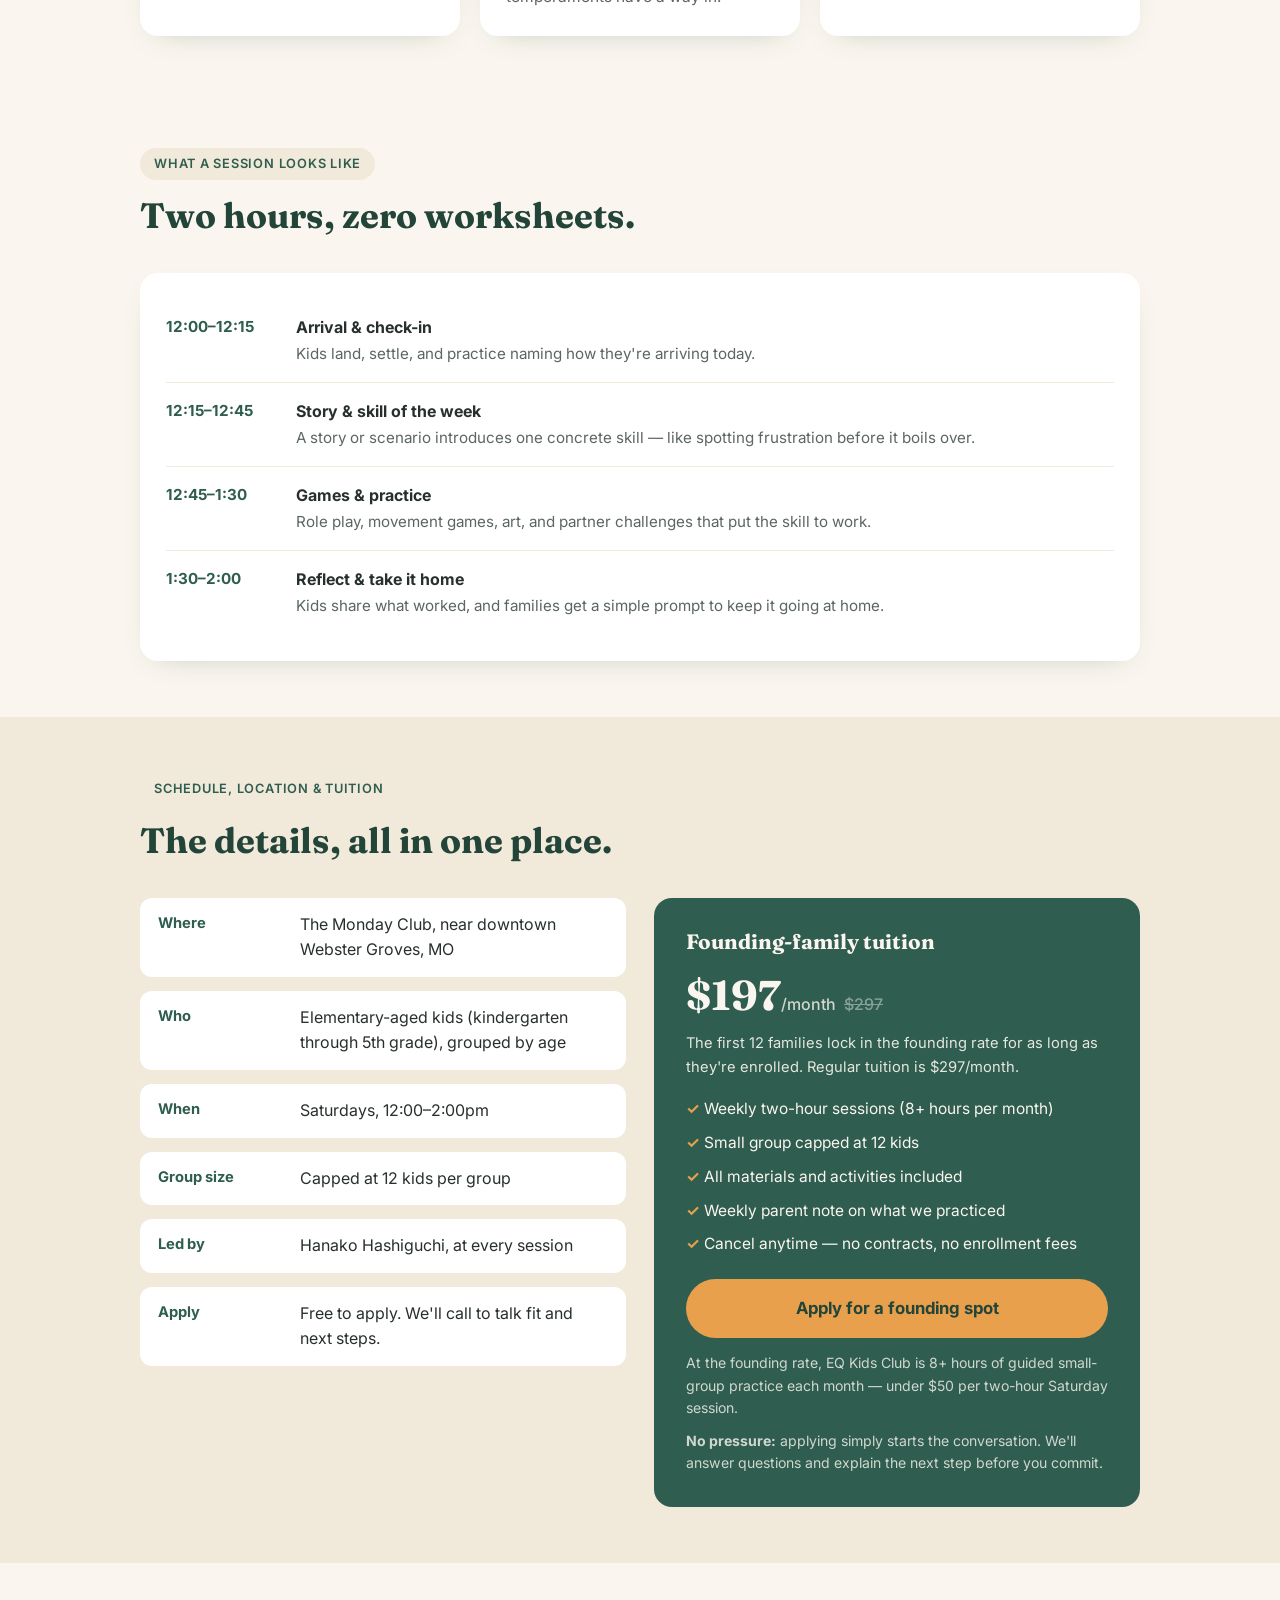
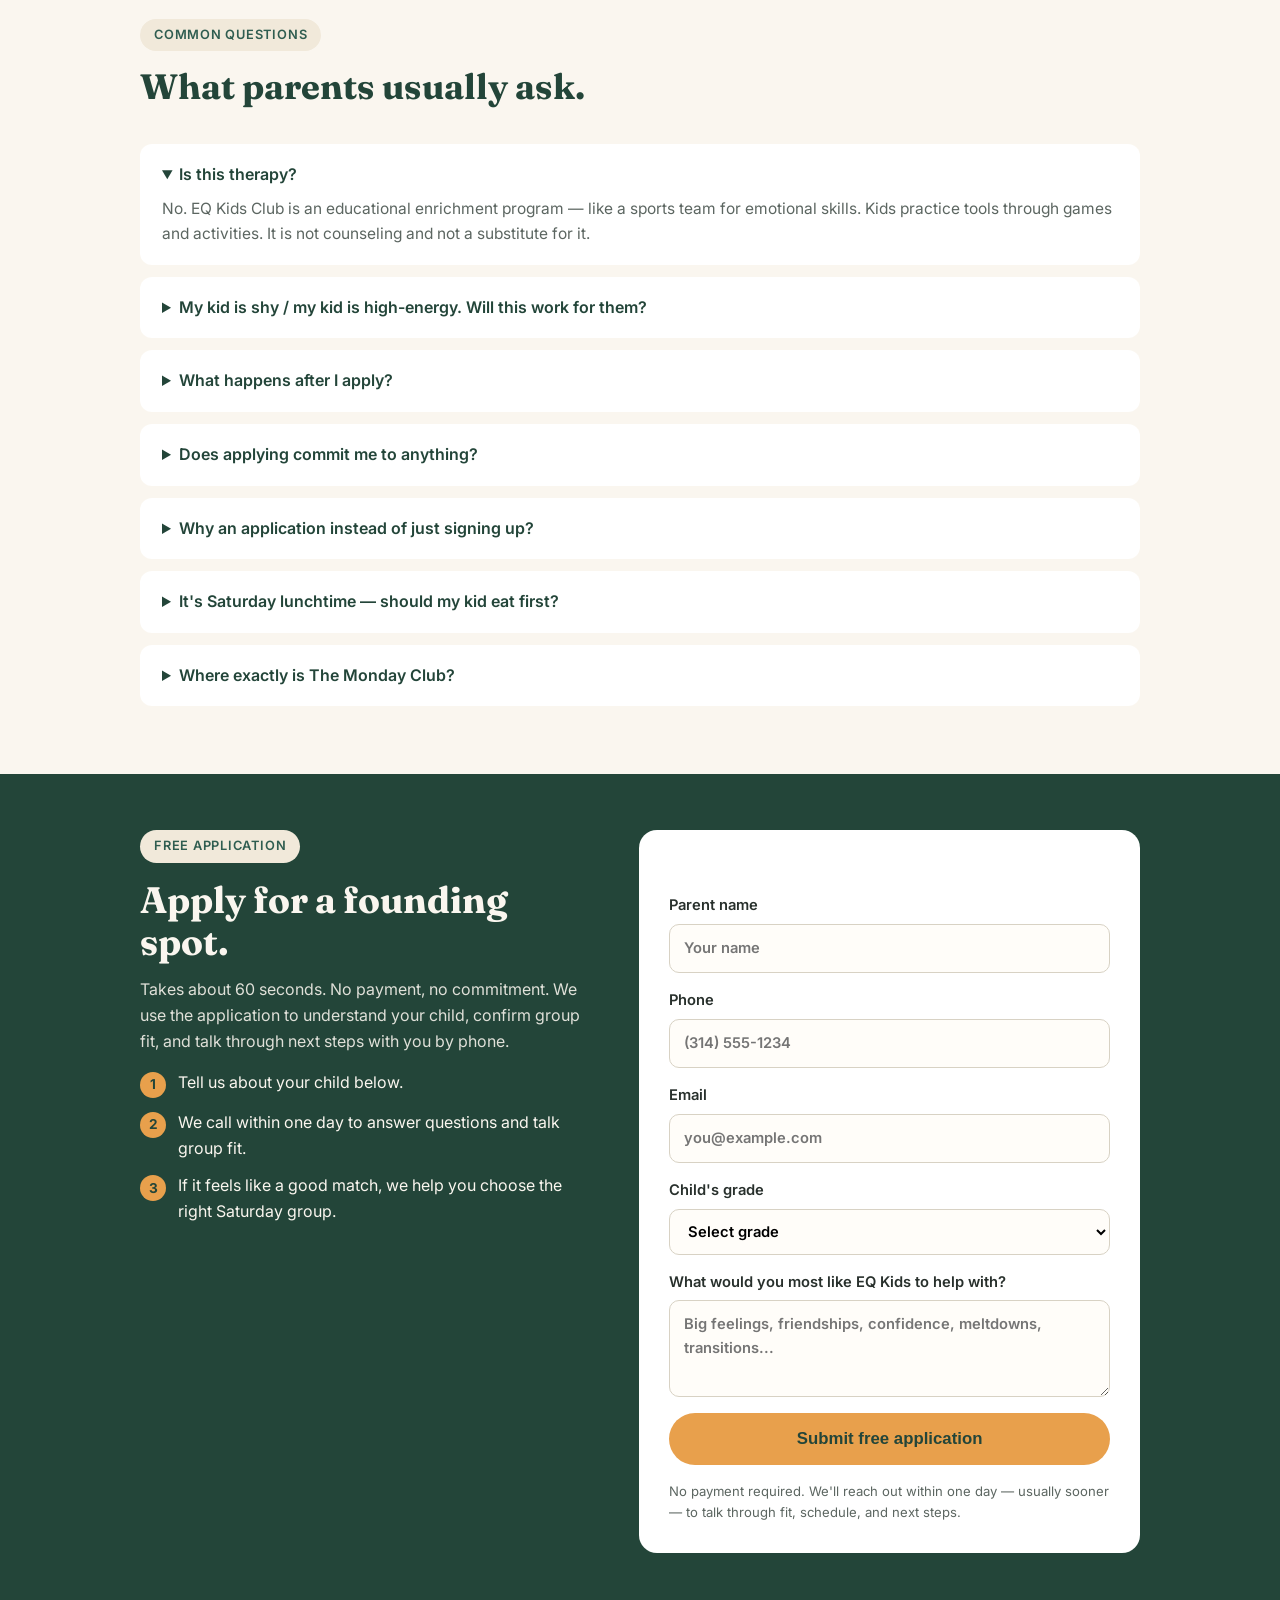
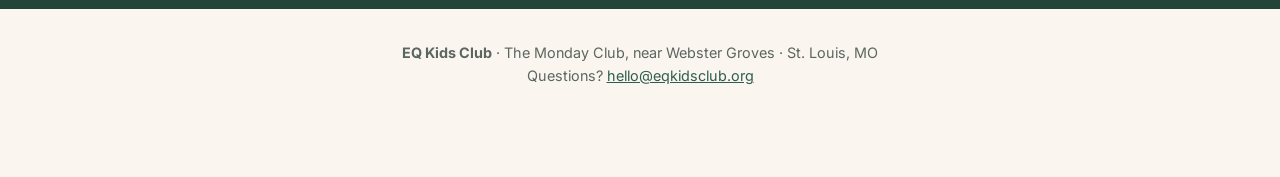
==== commit 763af2cb: "Promote EQ Kids Club landing page to homepage" ====
--- a/index.html
+++ b/index.html
@@ -3,260 +3,621 @@
   <head>
     <meta charset="UTF-8" />
     <meta name="viewport" content="width=device-width, initial-scale=1.0" />
-    <title>EQ Kids | Afterschool SEL Lessons</title>
+    <title>EQ Kids Club | Emotional Intelligence Classes for Kids in Webster Groves, St. Louis</title>
     <meta
       name="description"
-      content="EQ Kids is a weekly afterschool social-emotional learning program for elementary-aged kids."
+      content="Saturday emotional intelligence classes for elementary-aged kids at The Monday Club near Webster Groves. Free to apply, groups capped at 12, led by Hanako Hashiguchi."
     />
     <link rel="canonical" href="https://eqkidsclub.org/" />
-    <meta property="og:title" content="EQ Kids | Afterschool SEL Lessons" />
+    <meta property="og:title" content="EQ Kids Club | Emotional Intelligence Classes for Kids" />
     <meta
       property="og:description"
-      content="Weekly afterschool emotional intelligence lessons for elementary-aged kids."
+      content="Saturday emotional intelligence classes for elementary-aged kids near Webster Groves. Free to apply, groups capped at 12."
     />
     <meta property="og:type" content="website" />
     <meta property="og:url" content="https://eqkidsclub.org/" />
     <meta property="og:image" content="https://eqkidsclub.org/assets/eq-kids-hero.png" />
     <meta name="twitter:card" content="summary_large_image" />
-    <meta name="theme-color" content="#7ee8f2" />
+    <meta name="theme-color" content="#2f5d50" />
     <link rel="icon" href="/favicon.svg" type="image/svg+xml" />
     <link rel="preconnect" href="https://fonts.googleapis.com" />
     <link rel="preconnect" href="https://fonts.gstatic.com" crossorigin />
     <link
-      href="https://fonts.googleapis.com/css2?family=Inter:wght@400;500;600;700;800&family=Nunito+Sans:wght@700;800;900&display=swap"
+      href="https://fonts.googleapis.com/css2?family=Fraunces:opsz,wght@9..144,600;9..144,700&family=Inter:wght@400;500;600;700&display=swap"
       rel="stylesheet"
     />
-    <link rel="stylesheet" href="styles.css" />
+    <!-- Meta Pixel Code -->
+    <script>
+      !function(f,b,e,v,n,t,s)
+      {if(f.fbq)return;n=f.fbq=function(){n.callMethod?
+      n.callMethod.apply(n,arguments):n.queue.push(arguments)};
+      if(!f._fbq)f._fbq=n;n.push=n;n.loaded=!0;n.version='2.0';
+      n.queue=[];t=b.createElement(e);t.async=!0;
+      t.src=v;s=b.getElementsByTagName(e)[0];
+      s.parentNode.insertBefore(t,s)}(window, document,'script',
+      'https://connect.facebook.net/en_US/fbevents.js');
+      fbq('init', '950769721274678');
+      fbq('track', 'PageView');
+    </script>
+    <!-- End Meta Pixel Code -->
+    <style>
+      :root {
+        --green: #2f5d50;
+        --green-dark: #234539;
+        --cream: #faf6ef;
+        --cream-deep: #f1e9da;
+        --ink: #28302c;
+        --soft: #5c6661;
+        --accent: #e8a04c;
+        --accent-dark: #c9822f;
+        --card: #ffffff;
+        --radius: 18px;
+      }
+      * { margin: 0; padding: 0; box-sizing: border-box; }
+      html { scroll-behavior: smooth; }
+      body {
+        font-family: "Inter", system-ui, sans-serif;
+        background: var(--cream);
+        color: var(--ink);
+        line-height: 1.6;
+        -webkit-font-smoothing: antialiased;
+      }
+      h1, h2, h3 { font-family: "Fraunces", Georgia, serif; line-height: 1.15; color: var(--green-dark); }
+      img { max-width: 100%; display: block; }
+      .wrap { max-width: 1040px; margin: 0 auto; padding: 0 20px; }
+      .btn {
+        display: inline-block;
+        background: var(--accent);
+        color: var(--green-dark);
+        font-weight: 700;
+        font-size: 1.05rem;
+        padding: 16px 32px;
+        border-radius: 999px;
+        text-decoration: none;
+        border: none;
+        cursor: pointer;
+        transition: transform 0.15s ease, background 0.15s ease;
+        text-align: center;
+      }
+      .btn:hover { background: var(--accent-dark); transform: translateY(-1px); }
+      .btn.full { width: 100%; }
+      .pill {
+        display: inline-block;
+        background: var(--cream-deep);
+        color: var(--green);
+        font-size: 0.8rem;
+        font-weight: 600;
+        letter-spacing: 0.06em;
+        text-transform: uppercase;
+        padding: 6px 14px;
+        border-radius: 999px;
+        margin-bottom: 16px;
+      }
+
+      /* Top bar */
+      .topbar {
+        background: var(--green);
+        color: #f4efe5;
+        text-align: center;
+        font-size: 0.9rem;
+        font-weight: 600;
+        padding: 9px 16px;
+      }
+      header.site {
+        display: flex;
+        align-items: center;
+        justify-content: space-between;
+        padding: 18px 0;
+      }
+      .brand { display: flex; align-items: center; gap: 10px; text-decoration: none; color: var(--green-dark); font-weight: 700; font-size: 1.1rem; }
+      .brand-mark {
+        background: var(--green);
+        color: var(--cream);
+        font-family: "Fraunces", serif;
+        font-weight: 700;
+        border-radius: 10px;
+        padding: 6px 10px;
+        font-size: 0.95rem;
+      }
+      .header-cta { font-size: 0.95rem; padding: 11px 22px; }
+
+      /* Hero */
+      .hero { padding: 36px 0 56px; display: grid; grid-template-columns: 1.15fr 1fr; gap: 48px; align-items: center; }
+      .hero h1 { font-size: clamp(2rem, 4.6vw, 3.1rem); margin-bottom: 18px; }
+      .hero h1 em { font-style: normal; color: var(--accent-dark); }
+      .hero .lede { font-size: 1.15rem; color: var(--soft); margin-bottom: 26px; max-width: 34em; }
+      .hero-points { list-style: none; margin: 22px 0 0; display: grid; gap: 10px; }
+      .hero-points li { display: flex; gap: 10px; align-items: flex-start; font-weight: 500; }
+      .hero-points li::before { content: "✓"; color: var(--green); font-weight: 800; flex-shrink: 0; }
+      .hero-note { font-size: 0.9rem; color: var(--soft); margin-top: 12px; }
+      .hero-visual { position: relative; }
+      .hero-visual img { border-radius: var(--radius); box-shadow: 0 24px 50px -24px rgba(35, 69, 57, 0.45); }
+      .hero-tag {
+        position: absolute; bottom: -16px; left: 16px;
+        background: var(--card); border-radius: 14px;
+        padding: 12px 18px; box-shadow: 0 12px 30px -14px rgba(35, 69, 57, 0.4);
+        font-size: 0.9rem; font-weight: 600; color: var(--green-dark);
+      }
+      .hero-tag small { display: block; color: var(--soft); font-weight: 500; }
+      .trust-strip {
+        display: grid;
+        grid-template-columns: repeat(4, 1fr);
+        gap: 12px;
+        margin: -18px 0 34px;
+      }
+      .trust-item {
+        background: #fffdf9;
+        border: 1px solid #eee5d6;
+        border-radius: 14px;
+        padding: 14px 16px;
+        color: var(--soft);
+        font-size: 0.9rem;
+      }
+      .trust-item strong {
+        display: block;
+        color: var(--green-dark);
+        font-family: "Fraunces", Georgia, serif;
+        font-size: 1.05rem;
+        line-height: 1.2;
+        margin-bottom: 3px;
+      }
+
+      /* Sections */
+      section { padding: 56px 0; }
+      section.alt { background: var(--cream-deep); }
+      .section-head { max-width: 620px; margin-bottom: 36px; }
+      .section-head h2 { font-size: clamp(1.6rem, 3.4vw, 2.2rem); margin-bottom: 12px; }
+      .section-head p { color: var(--soft); }
+
+      .cards3 { display: grid; grid-template-columns: repeat(3, 1fr); gap: 20px; }
+      .card {
+        background: var(--card); border-radius: var(--radius);
+        padding: 26px; box-shadow: 0 10px 28px -18px rgba(35, 69, 57, 0.35);
+      }
+      .card h3 { font-size: 1.15rem; margin-bottom: 8px; }
+      .card p { color: var(--soft); font-size: 0.97rem; }
+      .card .num {
+        display: inline-flex; align-items: center; justify-content: center;
+        width: 38px; height: 38px; border-radius: 50%;
+        background: var(--cream-deep); color: var(--green);
+        font-weight: 700; margin-bottom: 14px; font-family: "Fraunces", serif;
+      }
+
+      /* Framework */
+      .framework { display: grid; grid-template-columns: repeat(4, 1fr); gap: 14px; margin-top: 8px; }
+      .framework .step {
+        background: var(--green); color: var(--cream);
+        border-radius: 14px; padding: 18px; text-align: center;
+      }
+      .framework .step strong { display: block; font-family: "Fraunces", serif; font-size: 1.2rem; margin-bottom: 4px; }
+      .framework .step span { font-size: 0.85rem; opacity: 0.85; }
+
+      /* Instructor */
+      .instructor { display: grid; grid-template-columns: auto 1fr; gap: 32px; align-items: center; background: var(--card); border-radius: var(--radius); padding: 36px; box-shadow: 0 10px 28px -18px rgba(35, 69, 57, 0.35); }
+      .avatar {
+        width: 110px; height: 110px; border-radius: 50%;
+        background: var(--green); color: var(--cream);
+        display: flex; align-items: center; justify-content: center;
+        font-family: "Fraunces", serif; font-size: 2.4rem; font-weight: 700;
+      }
+      .instructor h3 { font-size: 1.4rem; margin-bottom: 6px; }
+      .instructor .role { color: var(--accent-dark); font-weight: 600; font-size: 0.95rem; margin-bottom: 12px; }
+      .instructor p { color: var(--soft); }
+
+      /* Session timeline */
+      .timeline { display: grid; gap: 0; }
+      .timeline .row {
+        display: grid; grid-template-columns: 110px 1fr; gap: 20px;
+        padding: 16px 0; border-bottom: 1px solid var(--cream-deep);
+      }
+      .timeline .row:last-child { border-bottom: none; }
+      .timeline .time { font-weight: 700; color: var(--green); font-size: 0.95rem; }
+      .timeline .what strong { display: block; color: var(--ink); }
+      .timeline .what span { color: var(--soft); font-size: 0.95rem; }
+
+      /* Logistics + price */
+      .logistics { display: grid; grid-template-columns: 1fr 1fr; gap: 28px; align-items: start; }
+      .fact-list { list-style: none; display: grid; gap: 14px; }
+      .fact-list li { display: grid; grid-template-columns: 130px 1fr; gap: 12px; background: var(--card); border-radius: 12px; padding: 14px 18px; }
+      .fact-list .k { font-weight: 700; color: var(--green); font-size: 0.92rem; }
+      .price-card { background: var(--green); color: var(--cream); border-radius: var(--radius); padding: 32px; }
+      .price-card h3 { color: var(--cream); font-size: 1.3rem; margin-bottom: 8px; }
+      .price-big { font-family: "Fraunces", serif; font-size: 2.6rem; font-weight: 700; }
+      .price-big span { font-size: 1rem; font-family: "Inter", sans-serif; font-weight: 500; opacity: 0.8; }
+      .price-card ul { list-style: none; margin: 18px 0 22px; display: grid; gap: 9px; font-size: 0.97rem; }
+      .price-card li::before { content: "✓  "; color: var(--accent); font-weight: 700; }
+      .price-compare { font-size: 0.88rem; opacity: 0.8; margin-top: 14px; }
+
+      /* FAQ */
+      .faq details { background: var(--card); border-radius: 12px; padding: 18px 22px; margin-bottom: 12px; }
+      .faq summary { font-weight: 600; cursor: pointer; color: var(--green-dark); }
+      .faq details p { margin-top: 10px; color: var(--soft); font-size: 0.97rem; }
+
+      /* Application */
+      .apply-section { background: var(--green-dark); color: var(--cream); }
+      .apply-section { scroll-margin-top: 16px; }
+      .apply-grid { display: grid; grid-template-columns: 1fr 1.1fr; gap: 44px; align-items: start; }
+      .apply-copy h2 { color: var(--cream); font-size: clamp(1.7rem, 3.4vw, 2.3rem); margin-bottom: 14px; }
+      .apply-copy p { opacity: 0.88; margin-bottom: 16px; }
+      .apply-steps { list-style: none; display: grid; gap: 12px; margin-top: 8px; }
+      .apply-steps li { display: flex; gap: 12px; align-items: flex-start; }
+      .apply-steps .n {
+        background: var(--accent); color: var(--green-dark);
+        width: 26px; height: 26px; border-radius: 50%; flex-shrink: 0;
+        display: inline-flex; align-items: center; justify-content: center;
+        font-weight: 700; font-size: 0.85rem; margin-top: 2px;
+      }
+      form.apply {
+        background: var(--card); border-radius: var(--radius); padding: 30px;
+        color: var(--ink); display: grid; gap: 16px;
+      }
+      form.apply label { display: grid; gap: 6px; font-weight: 600; font-size: 0.92rem; }
+      form.apply input, form.apply select, form.apply textarea {
+        font: inherit; padding: 12px 14px; border: 1.5px solid #d8d2c4;
+        border-radius: 10px; background: #fffdf9; width: 100%;
+      }
+      form.apply input:focus, form.apply select:focus, form.apply textarea:focus {
+        outline: 2px solid var(--green); border-color: var(--green);
+      }
+      .hidden-field { position: absolute; left: -9999px; }
+      .form-status { font-size: 0.92rem; font-weight: 600; min-height: 1.2em; }
+      .form-status[data-type="error"] { color: #b3402f; }
+      .form-status[data-type="success"] { color: var(--green); }
+      .form-fine { font-size: 0.82rem; color: var(--soft); font-weight: 400; }
+
+      footer { padding: 32px 0 90px; text-align: center; color: var(--soft); font-size: 0.9rem; }
+      footer a { color: var(--green); }
+
+      /* Sticky mobile CTA */
+      .sticky-cta {
+        position: fixed; bottom: 0; left: 0; right: 0; z-index: 50;
+        padding: 12px 16px calc(12px + env(safe-area-inset-bottom));
+        background: rgba(250, 246, 239, 0.95); backdrop-filter: blur(6px);
+        box-shadow: 0 -8px 24px rgba(35, 69, 57, 0.15);
+        display: none;
+      }
+      .sticky-cta .btn { width: 100%; }
+      .sticky-cta[data-hidden="true"] { display: none; }
+
+      @media (max-width: 860px) {
+        .hero { grid-template-columns: 1fr; padding-top: 16px; gap: 36px; }
+        .trust-strip { grid-template-columns: repeat(2, 1fr); margin-top: 0; }
+        .cards3 { grid-template-columns: 1fr; }
+        .framework { grid-template-columns: repeat(2, 1fr); }
+        .logistics, .apply-grid { grid-template-columns: 1fr; }
+        .instructor { grid-template-columns: 1fr; text-align: center; }
+        .avatar { margin: 0 auto; }
+        .sticky-cta { display: block; }
+        section { padding: 44px 0; }
+        .header-cta { display: none; }
+      }
+      @media (max-width: 520px) {
+        .trust-strip { grid-template-columns: 1fr; }
+      }
+    </style>
   </head>
   <body>
-    <header class="site-header">
-      <a class="brand" href="#top" aria-label="EQ Kids home">
-        <span class="brand-mark">EQ</span>
-        <span>EQ Kids</span>
-      </a>
-      <nav class="nav-links" aria-label="Primary navigation">
-        <a href="#program">Program</a>
-        <a href="#lessons">Lessons</a>
-        <a href="#pricing">Pricing</a>
-        <a href="#contact">Contact</a>
-      </nav>
-      <a class="nav-cta" href="#contact">Join the waitlist</a>
-    </header>
-
-    <main id="top">
+    <noscript>
+      <img
+        height="1"
+        width="1"
+        style="display:none"
+        src="https://www.facebook.com/tr?id=950769721274678&ev=PageView&noscript=1"
+        alt=""
+      />
+    </noscript>
+
+    <div class="topbar">Founding cohort now enrolling &middot; Saturdays at The Monday Club, Webster Groves &middot; Only 12 spots</div>
+
+    <div class="wrap">
+      <header class="site">
+        <a class="brand" href="#">
+          <span class="brand-mark">EQ</span>
+          <span>EQ Kids Club</span>
+        </a>
+        <a class="btn header-cta" href="#apply">Apply for a spot</a>
+      </header>
+
       <section class="hero">
-        <div class="hero-copy">
-          <p class="eyebrow">Afterschool SEL for elementary kids</p>
-          <h1>Big feelings deserve practical tools.</h1>
-          <p class="hero-lede">
-            EQ Kids helps children build emotional awareness, friendship skills,
-            resilience, and confidence through playful weekly lessons after school.
+        <div>
+          <span class="pill">Webster Groves &middot; St. Louis</span>
+          <h1>The class that teaches kids what to <em>do</em> with big feelings.</h1>
+          <p class="lede">
+            Saturday small-group classes where elementary-aged kids practice handling
+            frustration, making friends, and bouncing back &mdash; through games,
+            stories, and role play at The Monday Club near Webster Groves.
           </p>
-          <div class="flow-badges" aria-label="SEL practice moments">
-            <span>name it</span>
-            <span>breathe</span>
-            <span>repair</span>
-            <span>try again</span>
+          <a class="btn" href="#apply">Apply for a founding spot &rarr;</a>
+          <p class="hero-note">
+            Saturdays 12&ndash;2pm &middot; Founding cohort capped at 12 kids &middot; No payment to apply.
+            We call within one day to talk through fit and next steps.
+          </p>
+          <ul class="hero-points">
+            <li>Fewer meltdowns at home &mdash; kids learn real calm-down tools they actually use</li>
+            <li>Friendship skills: listening, sharing, apologizing, and repairing conflict</li>
+            <li>Confidence to try again when something is hard or goes wrong</li>
+          </ul>
+        </div>
+        <div class="hero-visual">
+          <img src="assets/eq-kids-hero.png" alt="Elementary-aged kids working together in a small-group EQ class" />
+          <div class="hero-tag">
+            The Monday Club
+            <small>Saturdays 12&ndash;2pm &middot; Webster Groves, MO</small>
           </div>
-          <div class="hero-actions">
-            <a class="button primary" href="#contact">Save a spot</a>
-            <a class="button secondary" href="#program">See the program</a>
+        </div>
+      </section>
+      <div class="trust-strip" aria-label="Program trust details">
+        <div class="trust-item"><strong>Free to apply</strong>No payment or commitment to start the conversation.</div>
+        <div class="trust-item"><strong>12 kids max</strong>Small groups so each child gets attention.</div>
+        <div class="trust-item"><strong>K-5 age groups</strong>We place kids carefully by age and fit.</div>
+        <div class="trust-item"><strong>Local Saturdays</strong>The Monday Club near downtown Webster Groves.</div>
+      </div>
+    </div>
+
+    <section class="alt">
+      <div class="wrap">
+        <div class="section-head">
+          <span class="pill">Why parents enroll</span>
+          <h2>School teaches math. Sports teach teamwork. Who teaches feelings?</h2>
+          <p>
+            Most kids never get direct practice with the skills that shape their whole
+            life: calming down after disappointment, joining a group, repairing a
+            conflict, and trying again after mistakes. EQ Kids Club is a weekly space
+            built just for that.
+          </p>
+        </div>
+        <div class="cards3">
+          <article class="card">
+            <span class="num">1</span>
+            <h3>Big feelings get a plan</h3>
+            <p>Kids practice what to do when frustration, disappointment, or worry shows up &mdash; before the moment gets too big.</p>
+          </article>
+          <article class="card">
+            <span class="num">2</span>
+            <h3>Friendship gets coached</h3>
+            <p>We rehearse listening, sharing, apologizing, repairing conflict, and using words when play gets complicated.</p>
+          </article>
+          <article class="card">
+            <span class="num">3</span>
+            <h3>Confidence gets practiced</h3>
+            <p>Through games and role play, kids build the muscle of trying again when something is hard or goes wrong.</p>
+          </article>
+        </div>
+      </div>
+    </section>
+
+    <section>
+      <div class="wrap">
+        <div class="section-head">
+          <span class="pill">Our framework</span>
+          <h2>Every kid learns the same four moves.</h2>
+          <p>When a big feeling hits, kids who have practiced know what to do next. We rehearse this until it's second nature.</p>
+        </div>
+        <div class="framework">
+          <div class="step"><strong>Pause</strong><span>Notice the feeling before acting on it</span></div>
+          <div class="step"><strong>Name</strong><span>Put words to what's happening inside</span></div>
+          <div class="step"><strong>Choose</strong><span>Pick a next move that actually helps</span></div>
+          <div class="step"><strong>Repair</strong><span>Make things right with friends and family</span></div>
+        </div>
+      </div>
+    </section>
+
+    <section class="alt">
+      <div class="wrap">
+        <div class="section-head">
+          <span class="pill">Your instructor</span>
+          <h2>Led by a real person your kids will love.</h2>
+        </div>
+        <div class="instructor">
+          <div class="avatar" aria-hidden="true">HH</div>
+          <div>
+            <h3>Hanako Hashiguchi</h3>
+            <p class="role">Lead Instructor, EQ Kids Club &middot; Webster Groves</p>
+            <p>
+              Hanako has been teaching and leading kids since 2010 &mdash; at the
+              art-and-nature summer camps of Cheekwood Estate &amp; Gardens, on stage
+              running live science shows for school audiences with Mr. Bond and the
+              Science Guys, in children's dance classes she taught herself, and
+              one-on-one as a tutor. Her classes are warm, active, and structured:
+              kids are moving, playing, and talking &mdash; never sitting through a
+              lecture. She leads every EQ Kids session personally, keeps groups small
+              so she can coach each child through real moments as they happen, and
+              sends parents a short note each week about what the group practiced.
+            </p>
+            <p style="margin-top: 10px; font-size: 0.9rem; color: var(--accent-dark); font-weight: 600;">
+              Fun fact kids love: Hanako has been an Irish dancer since age seven &mdash;
+              and was the highest-ranked dancer at her school.
+            </p>
           </div>
-          <div class="quick-stats" aria-label="Program highlights">
-            <span><strong>1x</strong> per week</span>
-            <span><strong>2 hrs</strong> each session</span>
-            <span><strong>$297</strong> monthly</span>
+        </div>
+      </div>
+    </section>
+
+    <section>
+      <div class="wrap">
+        <div class="section-head">
+          <span class="pill">Parent peace of mind</span>
+          <h2>Small, local, and built for real kids.</h2>
+          <p>
+            Families around Webster Groves, Kirkwood, Glendale, Maplewood, Brentwood,
+            Shrewsbury, and South City can apply for a Saturday group that fits their
+            child's age, energy, and needs.
+          </p>
+        </div>
+        <div class="cards3">
+          <article class="card">
+            <span class="num">1</span>
+            <h3>Grouped with care</h3>
+            <p>The application helps us place kids by age and fit instead of dropping every child into one big mixed group.</p>
+          </article>
+          <article class="card">
+            <span class="num">2</span>
+            <h3>Shy and energetic kids welcome</h3>
+            <p>Sessions mix movement, quiet reflection, partner practice, and structured group time so different temperaments have a way in.</p>
+          </article>
+          <article class="card">
+            <span class="num">3</span>
+            <h3>Parents stay in the loop</h3>
+            <p>After each session, families get a short note about what the group practiced and a simple way to keep it going at home.</p>
+          </article>
+        </div>
+      </div>
+    </section>
+
+    <section>
+      <div class="wrap">
+        <div class="section-head">
+          <span class="pill">What a session looks like</span>
+          <h2>Two hours, zero worksheets.</h2>
+        </div>
+        <div class="card timeline">
+          <div class="row">
+            <span class="time">12:00&ndash;12:15</span>
+            <div class="what"><strong>Arrival &amp; check-in</strong><span>Kids land, settle, and practice naming how they're arriving today.</span></div>
           </div>
-        </div>
-
-        <div class="hero-visual" aria-label="Children practicing SEL activities">
-          <span class="shape shape-square" aria-hidden="true"></span>
-          <span class="shape shape-pill" aria-hidden="true"></span>
-          <span class="shape shape-loop" aria-hidden="true"></span>
-          <img src="assets/eq-kids-hero.png" alt="Elementary-aged kids working together in an afterschool SEL activity" />
-          <div class="floating-card session-card">
-            <span class="card-label">This week</span>
-            <strong>Empathy in action</strong>
-            <small>Notice feelings, name needs, choose kind words.</small>
+          <div class="row">
+            <span class="time">12:15&ndash;12:45</span>
+            <div class="what"><strong>Story &amp; skill of the week</strong><span>A story or scenario introduces one concrete skill &mdash; like spotting frustration before it boils over.</span></div>
           </div>
-          <div class="floating-card price-card">
-            <strong>$297/mo</strong>
-            <small>Weekly two-hour enrichment</small>
+          <div class="row">
+            <span class="time">12:45&ndash;1:30</span>
+            <div class="what"><strong>Games &amp; practice</strong><span>Role play, movement games, art, and partner challenges that put the skill to work.</span></div>
           </div>
-        </div>
-      </section>
-
-      <section class="trust-band" aria-label="Program values">
-        <span>Feelings vocabulary</span>
-        <span>Conflict repair</span>
-        <span>Growth mindset</span>
-        <span>Friendship skills</span>
-        <span>Calm-down tools</span>
-      </section>
-
-      <section id="program" class="section split-section">
-        <div>
-          <p class="eyebrow">The program</p>
-          <h2>A steady weekly space to practice what kids use every day.</h2>
-        </div>
-        <div class="section-copy">
-          <p>
-            Each EQ Kids session blends movement, stories, discussion, hands-on
-            activities, and reflection. Kids learn to recognize what is happening
-            inside them, communicate with more clarity, and recover when a moment
-            gets hard.
-          </p>
-          <p>
-            The format is built for elementary-aged students: active, warm,
-            concrete, and never lecture-heavy.
-          </p>
-        </div>
-      </section>
-
-      <section class="feature-grid" aria-label="Program features">
-        <article class="feature-card">
-          <span class="feature-icon">01</span>
-          <h3>Check in</h3>
-          <p>Kids build a language for emotions, energy, needs, and boundaries.</p>
-        </article>
-        <article class="feature-card">
-          <span class="feature-icon">02</span>
-          <h3>Practice</h3>
-          <p>Role play, games, art, and partner challenges turn ideas into skills.</p>
-        </article>
-        <article class="feature-card">
-          <span class="feature-icon">03</span>
-          <h3>Reflect</h3>
-          <p>Simple take-home prompts help families keep the learning alive.</p>
-        </article>
-      </section>
-
-      <section class="flow-section" aria-label="EQ Kids learning flow">
-        <div class="flow-panel">
-          <p class="eyebrow">How kids move through it</p>
-          <h2>From big feeling to next good choice.</h2>
-          <div class="flow-steps">
-            <span>Pause</span>
-            <span>Name</span>
-            <span>Choose</span>
-            <span>Repair</span>
+          <div class="row">
+            <span class="time">1:30&ndash;2:00</span>
+            <div class="what"><strong>Reflect &amp; take it home</strong><span>Kids share what worked, and families get a simple prompt to keep it going at home.</span></div>
           </div>
         </div>
-      </section>
-
-      <section id="lessons" class="section lessons-section">
-        <div class="section-heading">
-          <p class="eyebrow">Lesson themes</p>
-          <h2>Skills that help at home, school, and friendships.</h2>
-        </div>
-        <div class="lesson-list">
-          <article>
-            <span>Feelings</span>
-            <h3>Naming emotions</h3>
-            <p>Move from "I'm fine" or "I'm mad" into a richer emotional vocabulary.</p>
-          </article>
-          <article>
-            <span>Body cues</span>
-            <h3>Noticing signals</h3>
-            <p>Spot what stress, excitement, worry, and calm feel like in the body.</p>
-          </article>
-          <article>
-            <span>Friendship</span>
-            <h3>Repairing conflict</h3>
-            <p>Practice apologies, listening, turn-taking, and solving small problems.</p>
-          </article>
-          <article>
-            <span>Confidence</span>
-            <h3>Trying again</h3>
-            <p>Use growth mindset tools when mistakes, frustration, or comparison show up.</p>
-          </article>
-        </div>
-      </section>
-
-      <section id="pricing" class="pricing-section">
-        <div class="pricing-copy">
-          <p class="eyebrow">Simple monthly tuition</p>
-          <h2>Weekly SEL enrichment for $297/month.</h2>
-          <p>
-            Designed for families who want consistent emotional intelligence support
-            beyond the school day.
-          </p>
-        </div>
-        <div class="pricing-card">
-          <span class="price-kicker">EQ Kids Monthly</span>
-          <div class="price">$297<span>/mo</span></div>
-          <ul>
-            <li>One session each week</li>
-            <li>About two hours per session</li>
-            <li>Elementary-aged small group</li>
-            <li>Hands-on SEL activities</li>
-            <li>Family reflection prompts</li>
+      </div>
+    </section>
+
+    <section class="alt">
+      <div class="wrap">
+        <div class="section-head">
+          <span class="pill">Schedule, location &amp; tuition</span>
+          <h2>The details, all in one place.</h2>
+        </div>
+        <div class="logistics">
+          <ul class="fact-list">
+            <li><span class="k">Where</span><span>The Monday Club, near downtown Webster Groves, MO</span></li>
+            <li><span class="k">Who</span><span>Elementary-aged kids (kindergarten through 5th grade), grouped by age</span></li>
+            <li><span class="k">When</span><span>Saturdays, 12:00&ndash;2:00pm</span></li>
+            <li><span class="k">Group size</span><span>Capped at 12 kids per group</span></li>
+            <li><span class="k">Led by</span><span>Hanako Hashiguchi, at every session</span></li>
+            <li><span class="k">Apply</span><span>Free to apply. We'll call to talk fit and next steps.</span></li>
           </ul>
-          <a class="button primary wide" href="#contact">Ask about enrollment</a>
-        </div>
-      </section>
-
-      <section class="section faq-section">
-        <div class="section-heading">
-          <p class="eyebrow">Questions families ask</p>
-          <h2>Clear, practical, and parent-friendly.</h2>
-        </div>
-        <div class="faq-list">
+          <div class="price-card">
+            <h3>Founding-family tuition</h3>
+            <div class="price-big">$197<span>/month &nbsp;<s style="opacity:0.55;">$297</s></span></div>
+            <p style="font-size: 0.92rem; opacity: 0.9; margin-top: 4px;">
+              The first 12 families lock in the founding rate for as long as they're
+              enrolled. Regular tuition is $297/month.
+            </p>
+            <ul>
+              <li>Weekly two-hour sessions (8+ hours per month)</li>
+              <li>Small group capped at 12 kids</li>
+              <li>All materials and activities included</li>
+              <li>Weekly parent note on what we practiced</li>
+              <li>Cancel anytime &mdash; no contracts, no enrollment fees</li>
+            </ul>
+            <a class="btn full" href="#apply">Apply for a founding spot</a>
+            <p class="price-compare">
+              At the founding rate, EQ Kids Club is 8+ hours of guided small-group
+              practice each month &mdash; under $50 per two-hour Saturday session.
+            </p>
+            <p class="price-compare" style="margin-top: 10px;">
+              <strong>No pressure:</strong> applying simply starts the conversation.
+              We'll answer questions and explain the next step before you commit.
+            </p>
+          </div>
+        </div>
+      </div>
+    </section>
+
+    <section>
+      <div class="wrap">
+        <div class="section-head">
+          <span class="pill">Common questions</span>
+          <h2>What parents usually ask.</h2>
+        </div>
+        <div class="faq">
           <details open>
-            <summary>Who is this for?</summary>
-            <p>Elementary-aged kids who would benefit from guided practice with emotions, communication, confidence, and friendship skills.</p>
+            <summary>Is this therapy?</summary>
+            <p>No. EQ Kids Club is an educational enrichment program &mdash; like a sports team for emotional skills. Kids practice tools through games and activities. It is not counseling and not a substitute for it.</p>
           </details>
           <details>
-            <summary>How often does it meet?</summary>
-            <p>The program is designed to meet once per week for a couple of hours after school.</p>
+            <summary>My kid is shy / my kid is high-energy. Will this work for them?</summary>
+            <p>Both, genuinely. Sessions mix movement and quiet activities, and the small group size means Hanako can meet each child where they are. Shy kids are never put on the spot; high-energy kids get plenty of room to move.</p>
           </details>
           <details>
-            <summary>Is this therapy?</summary>
-            <p>No. EQ Kids is an educational enrichment program focused on SEL skills, practice, and reflection.</p>
+            <summary>What happens after I apply?</summary>
+            <p>We review your application and reach out within one day to talk through schedule, group fit, and any questions. If it feels like a good match, we explain the next step and help you choose the right Saturday group.</p>
           </details>
-        </div>
-      </section>
-
-      <section id="contact" class="contact-section">
-        <div class="contact-copy">
-          <p class="eyebrow">Enrollment interest</p>
-          <h2>Bring EQ Kids to your family or school community.</h2>
+          <details>
+            <summary>Does applying commit me to anything?</summary>
+            <p>No. Applying is free and simply starts the conversation. It helps us understand your child, answer your questions, and make sure the group would be a good fit before you make a decision.</p>
+          </details>
+          <details>
+            <summary>Why an application instead of just signing up?</summary>
+            <p>Because groups are capped at 12 and grouped by age, we place kids carefully rather than first-come-first-served. The short application helps us build groups where every kid thrives.</p>
+          </details>
+          <details>
+            <summary>It's Saturday lunchtime &mdash; should my kid eat first?</summary>
+            <p>Yes, please send them with lunch in their belly. Sessions run 12&ndash;2pm and are active, so a fed kid is a happy kid.</p>
+          </details>
+          <details>
+            <summary>Where exactly is The Monday Club?</summary>
+            <p>The Monday Club is a historic community space near downtown Webster Groves, with easy parking and pickup. We'll send full directions and drop-off details when we confirm your spot.</p>
+          </details>
+        </div>
+      </div>
+    </section>
+
+    <section class="apply-section" id="apply">
+      <div class="wrap apply-grid">
+        <div class="apply-copy">
+          <span class="pill">Free application</span>
+          <h2>Apply for a founding spot.</h2>
           <p>
-            Share a little information and we'll follow up about schedule, location,
-            group fit, and next enrollment steps.
+            Takes about 60 seconds. No payment, no commitment. We use the application
+            to understand your child, confirm group fit, and talk through next steps
+            with you by phone.
           </p>
-          <p class="contact-email">
-            Prefer email? Write to <a href="mailto:hello@eqkidsclub.org">hello@eqkidsclub.org</a>.
-          </p>
+          <ol class="apply-steps">
+            <li><span class="n">1</span><span>Tell us about your child below.</span></li>
+            <li><span class="n">2</span><span>We call within one day to answer questions and talk group fit.</span></li>
+            <li><span class="n">3</span><span>If it feels like a good match, we help you choose the right Saturday group.</span></li>
+          </ol>
         </div>
         <form
-          class="contact-form"
+          class="apply"
           id="inquiry-form"
           data-endpoint="https://script.google.com/macros/s/AKfycbzuIgWmZnr0VCK2Vqqbr2FylTaAPcukcbpONJO-oSJF8O1yjsoRWASSG0VXTQ9Ma4vI/exec"
           data-success-url="thank-you.html"
         >
           <p class="form-status" id="form-status" role="status" aria-live="polite"></p>
+          <input type="hidden" name="source" value="homepage-webster-groves" />
           <label class="hidden-field" aria-hidden="true">
             Leave this blank
             <input type="text" name="website" tabindex="-1" autocomplete="off" />
           </label>
           <label>
             Parent name
-            <input type="text" name="parentName" placeholder="Your name" required />
+            <input type="text" name="parentName" placeholder="Your name" autocomplete="name" required />
+          </label>
+          <label>
+            Phone
+            <input type="tel" name="phone" placeholder="(314) 555-1234" autocomplete="tel" required />
           </label>
           <label>
             Email
-            <input type="email" name="email" placeholder="you@example.com" required />
-          </label>
-          <label>
-            Phone
-            <input type="tel" name="phone" placeholder="(555) 123-4567" autocomplete="tel" required />
+            <input type="email" name="email" placeholder="you@example.com" autocomplete="email" required />
           </label>
           <label>
             Child's grade
             <select name="childGrade" required>
               <option value="">Select grade</option>
-              <option>Kinder</option>
+              <option>Kindergarten</option>
               <option>1st grade</option>
               <option>2nd grade</option>
               <option>3rd grade</option>
@@ -265,24 +626,26 @@
             </select>
           </label>
           <label>
-            What are you hoping EQ Kids helps with?
-            <textarea name="goals" rows="4" placeholder="Confidence, big feelings, friendships, transitions..."></textarea>
+            What would you most like EQ Kids to help with?
+            <textarea name="goals" rows="3" placeholder="Big feelings, friendships, confidence, meltdowns, transitions..."></textarea>
           </label>
-          <button class="button primary wide" type="submit">Send inquiry</button>
+          <button class="btn full" type="submit">Submit free application</button>
+          <p class="form-fine">No payment required. We'll reach out within one day &mdash; usually sooner &mdash; to talk through fit, schedule, and next steps.</p>
         </form>
-      </section>
-    </main>
-
-    <footer class="site-footer">
-      <a class="brand" href="#top" aria-label="EQ Kids home">
-        <span class="brand-mark">EQ</span>
-        <span>EQ Kids</span>
-      </a>
-      <div class="footer-links">
-        <p>Afterschool emotional intelligence lessons for elementary-aged kids.</p>
-        <a href="mailto:hello@eqkidsclub.org">hello@eqkidsclub.org</a>
+      </div>
+    </section>
+
+    <footer>
+      <div class="wrap">
+        <p><strong>EQ Kids Club</strong> &middot; The Monday Club, near Webster Groves &middot; St. Louis, MO</p>
+        <p>Questions? <a href="mailto:hello@eqkidsclub.org">hello@eqkidsclub.org</a></p>
       </div>
     </footer>
-    <script src="script.js"></script>
+
+    <div class="sticky-cta">
+      <a class="btn" href="#apply">Apply for a founding spot</a>
+    </div>
+
+    <script src="script.js?v=apply-free"></script>
   </body>
 </html>
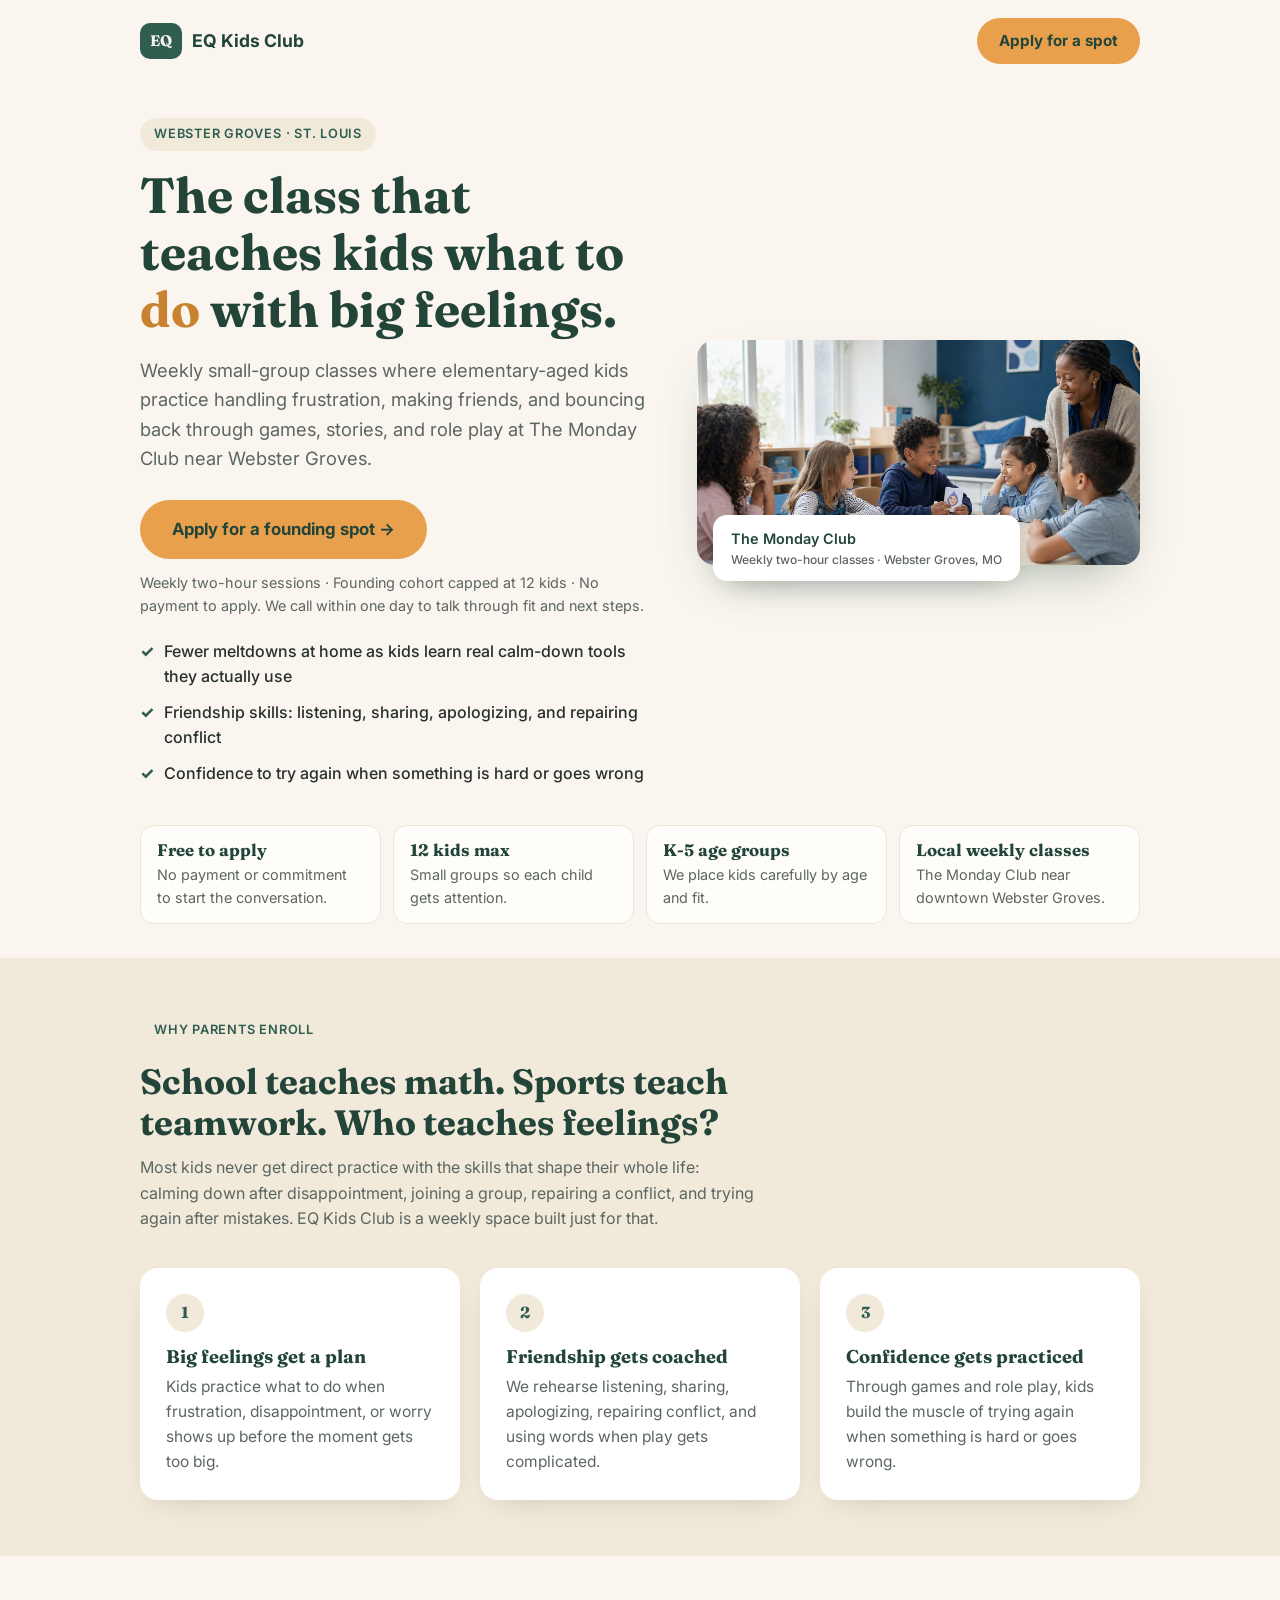
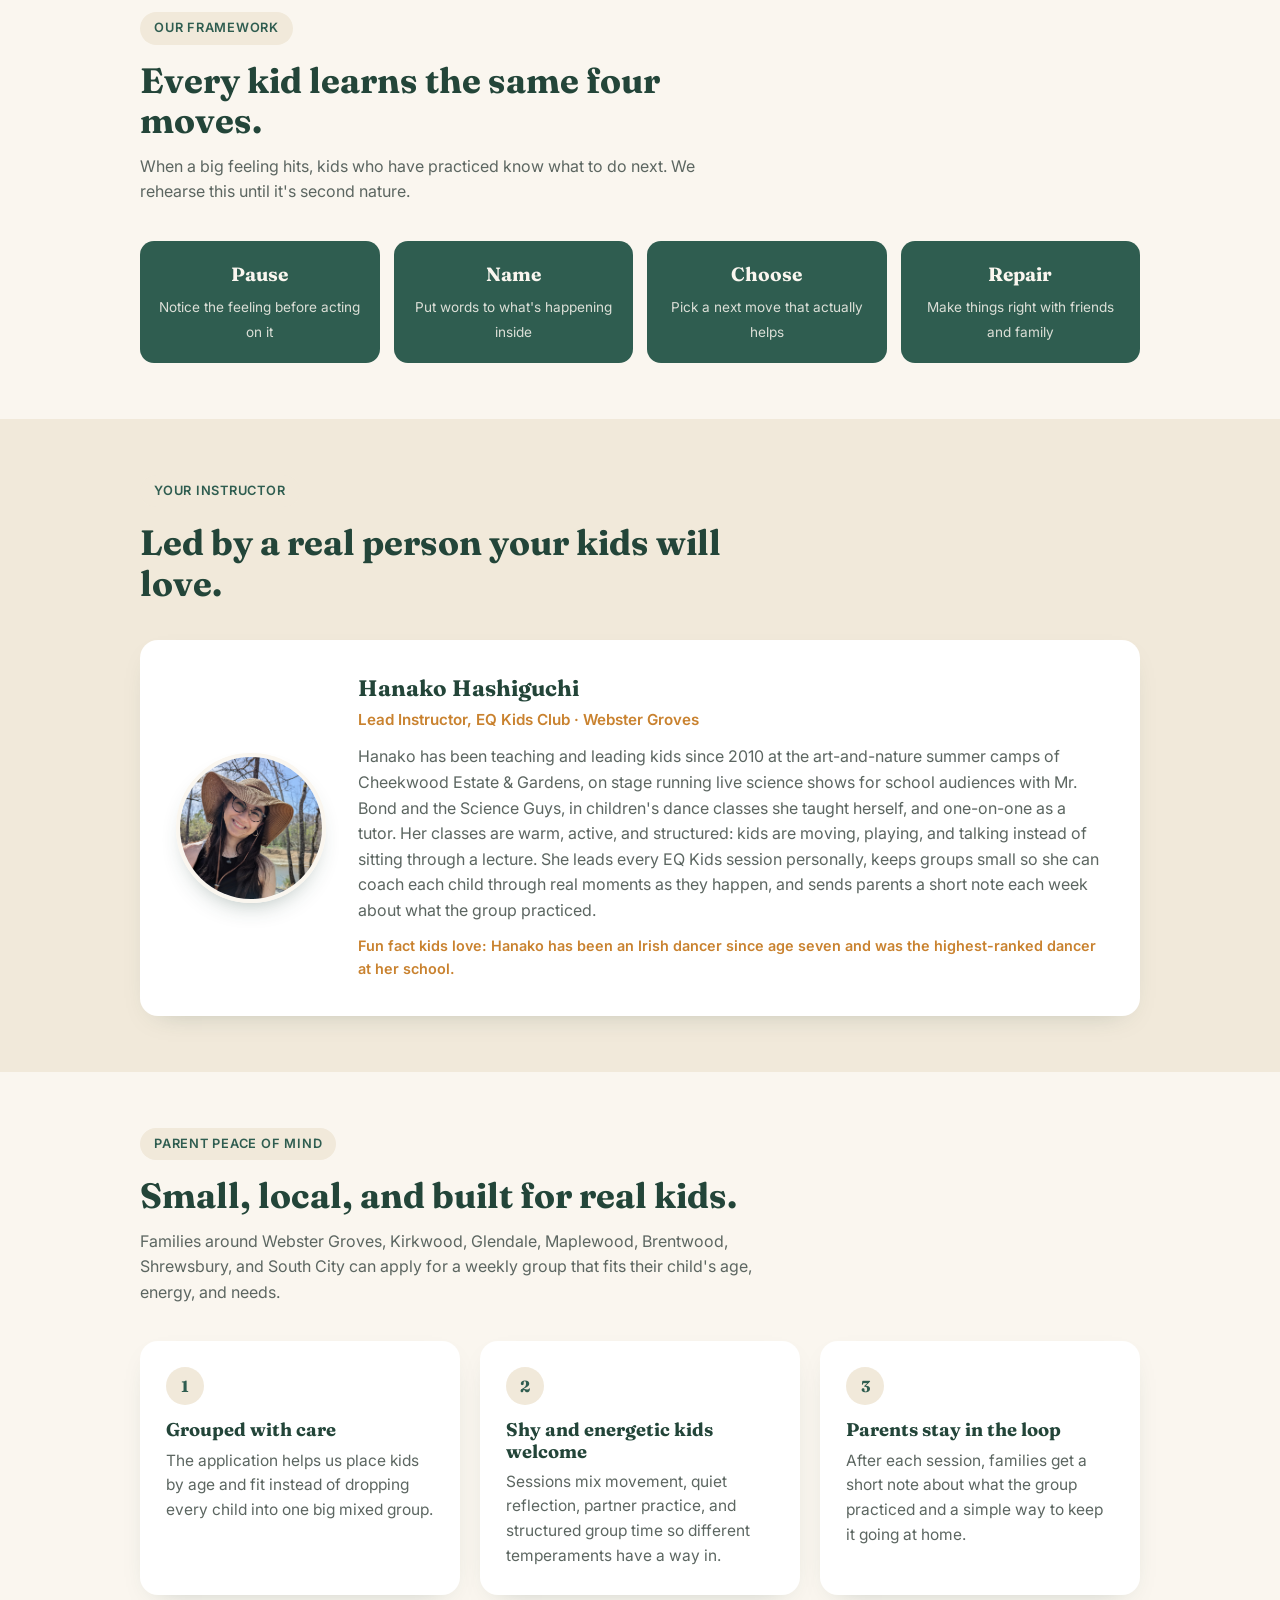
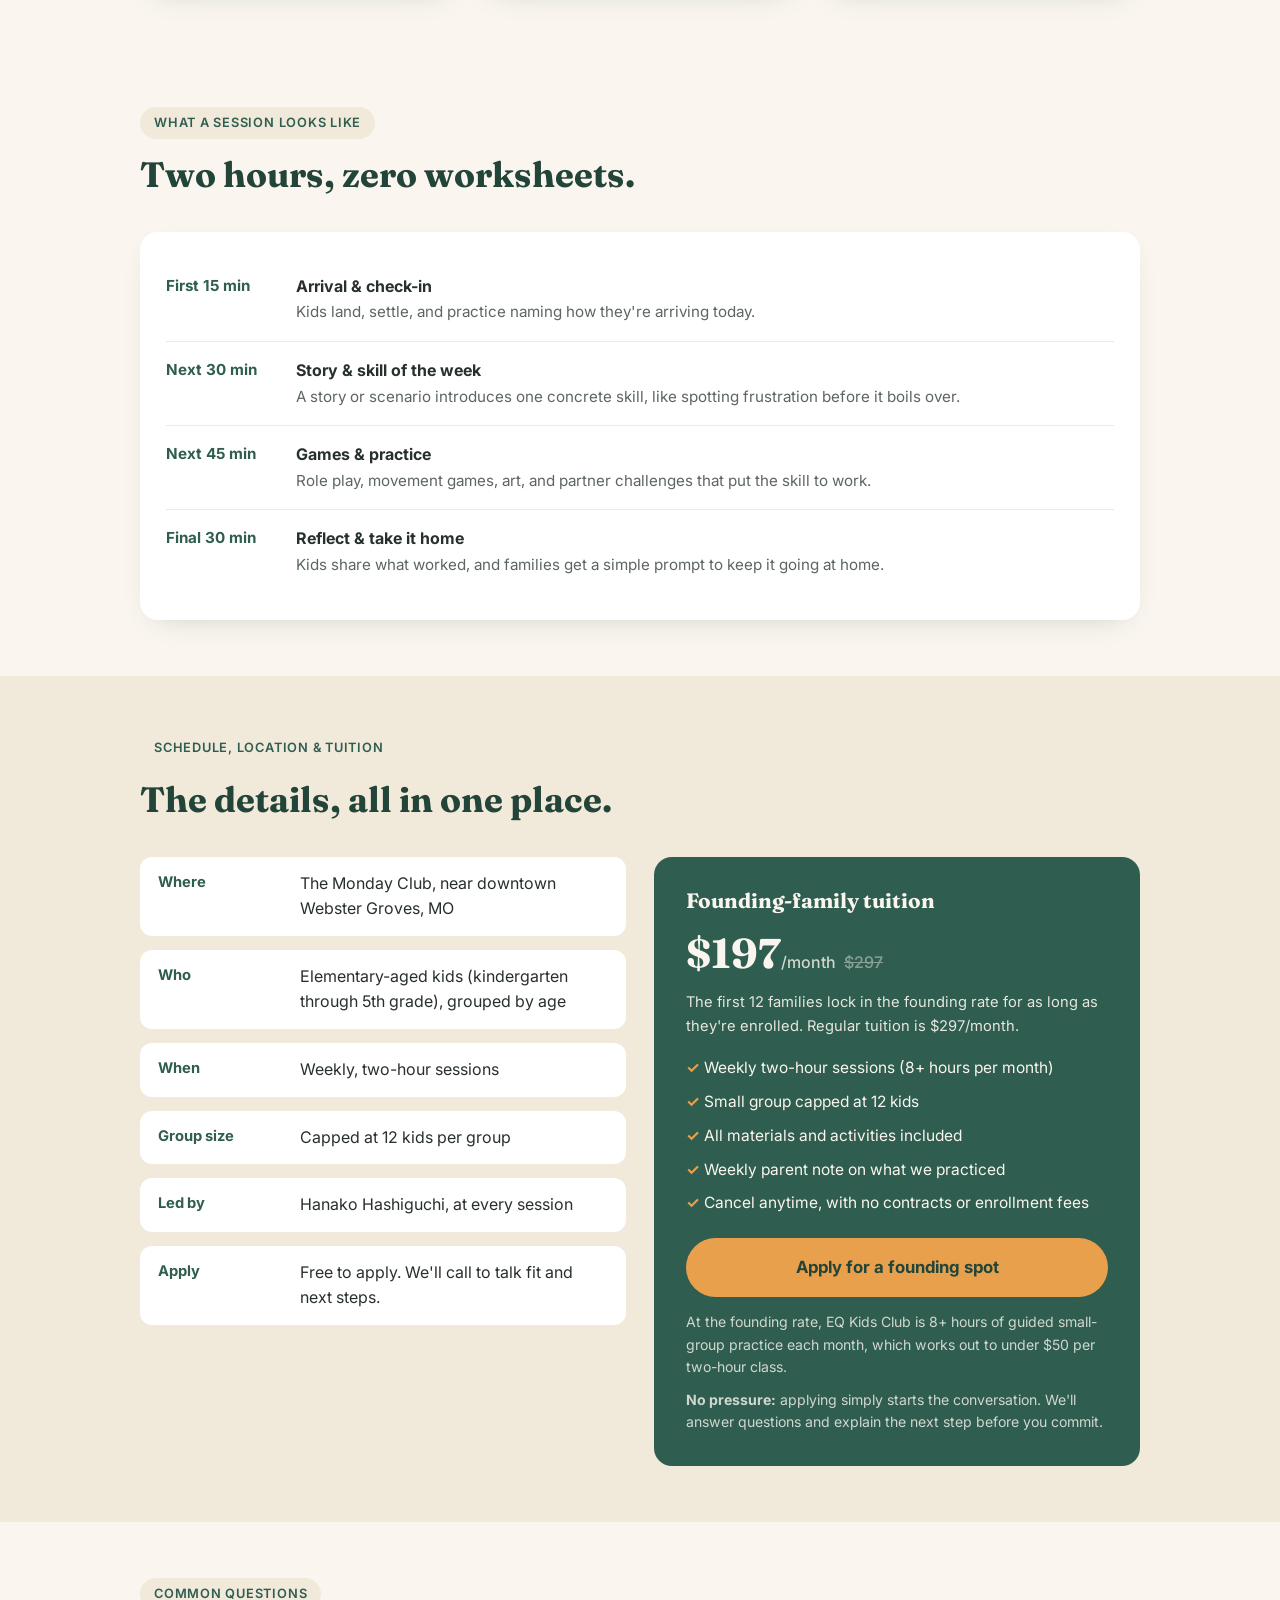
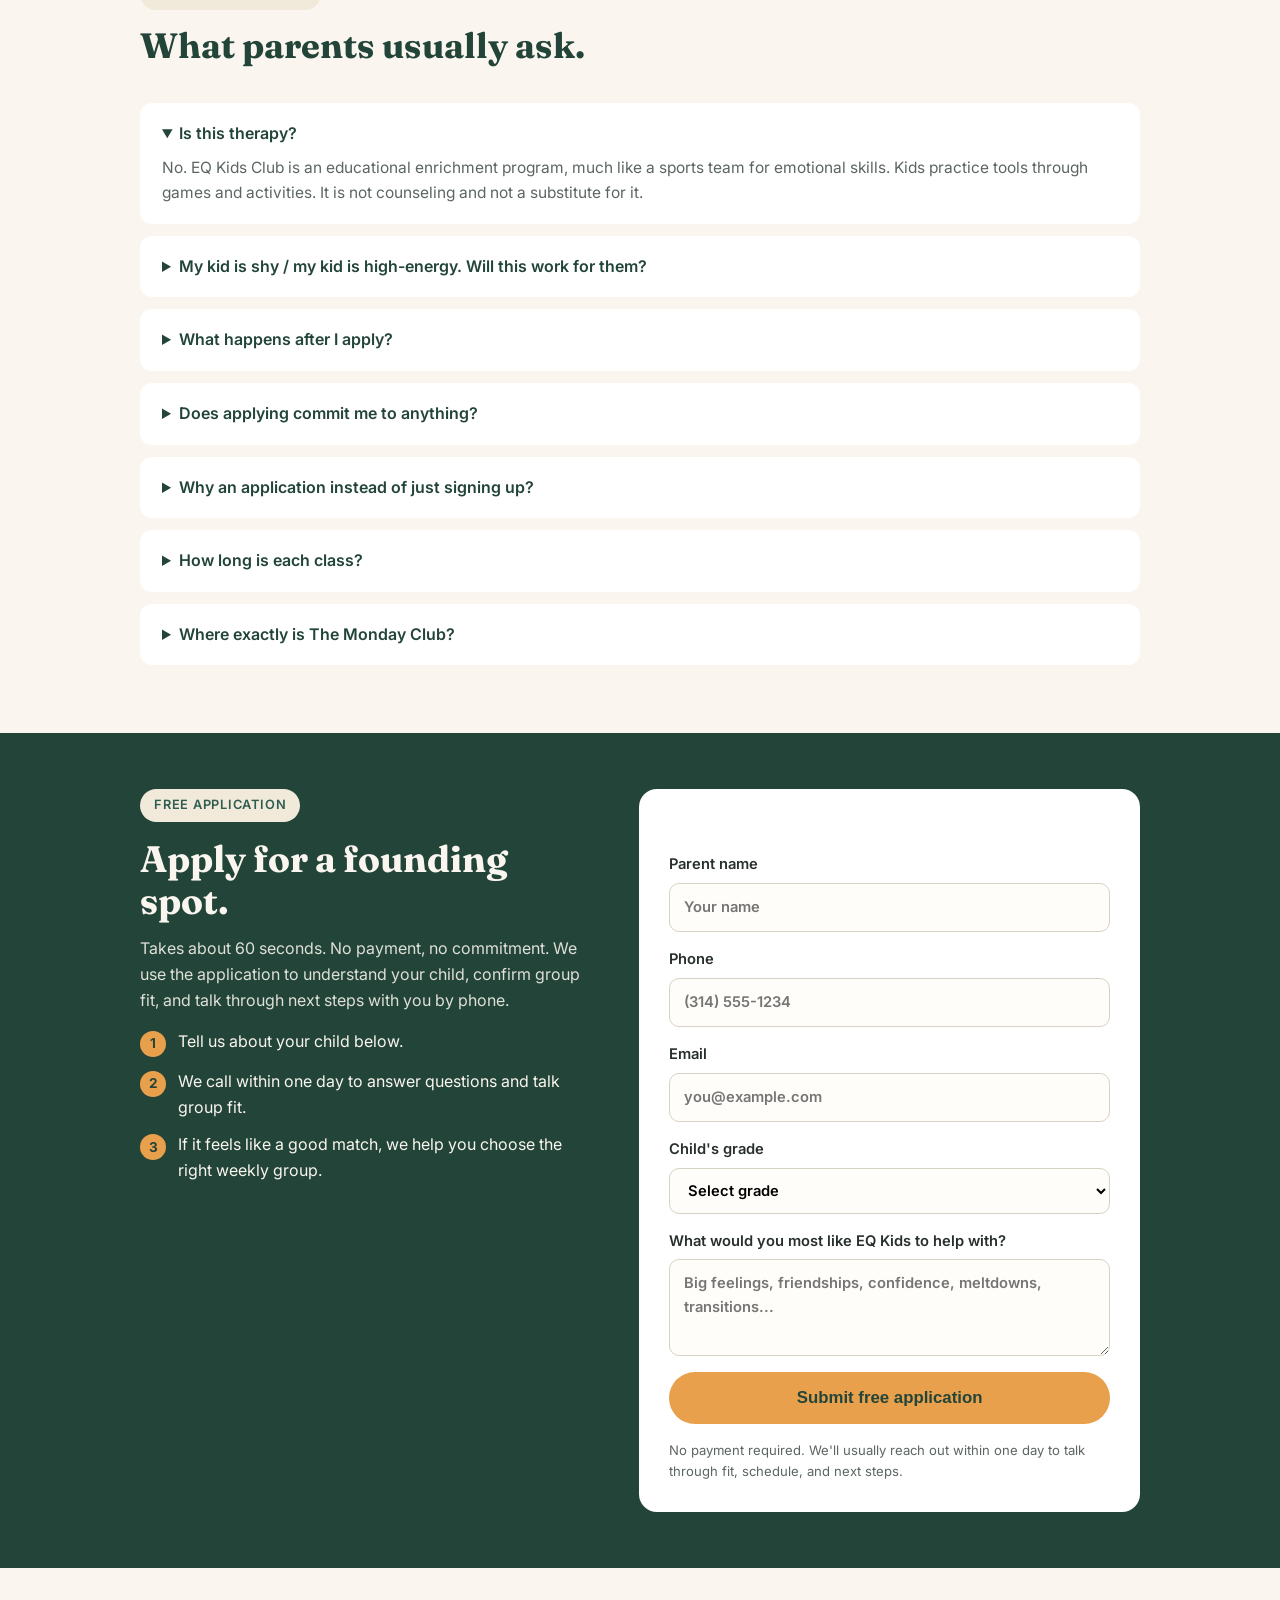
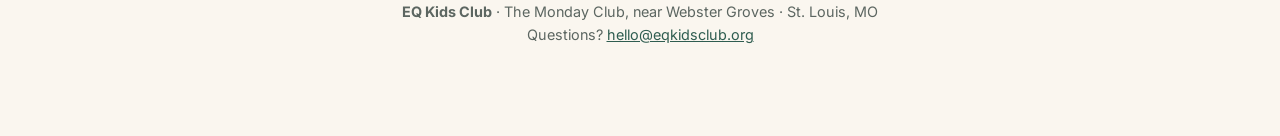
==== commit 7dd45881: "Add Hanako portrait and generalize schedule copy" ====
--- a/index.html
+++ b/index.html
@@ -6,13 +6,13 @@
     <title>EQ Kids Club | Emotional Intelligence Classes for Kids in Webster Groves, St. Louis</title>
     <meta
       name="description"
-      content="Saturday emotional intelligence classes for elementary-aged kids at The Monday Club near Webster Groves. Free to apply, groups capped at 12, led by Hanako Hashiguchi."
+      content="Weekly emotional intelligence classes for elementary-aged kids at The Monday Club near Webster Groves. Free to apply, groups capped at 12, led by Hanako Hashiguchi."
     />
     <link rel="canonical" href="https://eqkidsclub.org/" />
     <meta property="og:title" content="EQ Kids Club | Emotional Intelligence Classes for Kids" />
     <meta
       property="og:description"
-      content="Saturday emotional intelligence classes for elementary-aged kids near Webster Groves. Free to apply, groups capped at 12."
+      content="Weekly emotional intelligence classes for elementary-aged kids near Webster Groves. Free to apply, groups capped at 12."
     />
     <meta property="og:type" content="website" />
     <meta property="og:url" content="https://eqkidsclub.org/" />
@@ -94,15 +94,6 @@
         margin-bottom: 16px;
       }
 
-      /* Top bar */
-      .topbar {
-        background: var(--green);
-        color: #f4efe5;
-        text-align: center;
-        font-size: 0.9rem;
-        font-weight: 600;
-        padding: 9px 16px;
-      }
       header.site {
         display: flex;
         align-items: center;
@@ -195,11 +186,12 @@
       /* Instructor */
       .instructor { display: grid; grid-template-columns: auto 1fr; gap: 32px; align-items: center; background: var(--card); border-radius: var(--radius); padding: 36px; box-shadow: 0 10px 28px -18px rgba(35, 69, 57, 0.35); }
       .avatar {
-        width: 110px; height: 110px; border-radius: 50%;
-        background: var(--green); color: var(--cream);
-        display: flex; align-items: center; justify-content: center;
-        font-family: "Fraunces", serif; font-size: 2.4rem; font-weight: 700;
-      }
+        width: 150px; height: 150px; border-radius: 50%;
+        overflow: hidden; flex-shrink: 0;
+        border: 4px solid var(--cream);
+        box-shadow: 0 12px 26px -14px rgba(35, 69, 57, 0.45);
+      }
+      .avatar img { width: 100%; height: 100%; object-fit: cover; object-position: 50% 22%; transform: scale(1.25); transform-origin: 50% 28%; }
       .instructor h3 { font-size: 1.4rem; margin-bottom: 6px; }
       .instructor .role { color: var(--accent-dark); font-weight: 600; font-size: 0.95rem; margin-bottom: 12px; }
       .instructor p { color: var(--soft); }
@@ -307,8 +299,6 @@
       />
     </noscript>
 
-    <div class="topbar">Founding cohort now enrolling &middot; Saturdays at The Monday Club, Webster Groves &middot; Only 12 spots</div>
-
     <div class="wrap">
       <header class="site">
         <a class="brand" href="#">
@@ -323,17 +313,17 @@
           <span class="pill">Webster Groves &middot; St. Louis</span>
           <h1>The class that teaches kids what to <em>do</em> with big feelings.</h1>
           <p class="lede">
-            Saturday small-group classes where elementary-aged kids practice handling
-            frustration, making friends, and bouncing back &mdash; through games,
+            Weekly small-group classes where elementary-aged kids practice handling
+            frustration, making friends, and bouncing back through games,
             stories, and role play at The Monday Club near Webster Groves.
           </p>
           <a class="btn" href="#apply">Apply for a founding spot &rarr;</a>
           <p class="hero-note">
-            Saturdays 12&ndash;2pm &middot; Founding cohort capped at 12 kids &middot; No payment to apply.
+            Weekly two-hour sessions &middot; Founding cohort capped at 12 kids &middot; No payment to apply.
             We call within one day to talk through fit and next steps.
           </p>
           <ul class="hero-points">
-            <li>Fewer meltdowns at home &mdash; kids learn real calm-down tools they actually use</li>
+            <li>Fewer meltdowns at home as kids learn real calm-down tools they actually use</li>
             <li>Friendship skills: listening, sharing, apologizing, and repairing conflict</li>
             <li>Confidence to try again when something is hard or goes wrong</li>
           </ul>
@@ -342,7 +332,7 @@
           <img src="assets/eq-kids-hero.png" alt="Elementary-aged kids working together in a small-group EQ class" />
           <div class="hero-tag">
             The Monday Club
-            <small>Saturdays 12&ndash;2pm &middot; Webster Groves, MO</small>
+            <small>Weekly two-hour classes &middot; Webster Groves, MO</small>
           </div>
         </div>
       </section>
@@ -350,7 +340,7 @@
         <div class="trust-item"><strong>Free to apply</strong>No payment or commitment to start the conversation.</div>
         <div class="trust-item"><strong>12 kids max</strong>Small groups so each child gets attention.</div>
         <div class="trust-item"><strong>K-5 age groups</strong>We place kids carefully by age and fit.</div>
-        <div class="trust-item"><strong>Local Saturdays</strong>The Monday Club near downtown Webster Groves.</div>
+        <div class="trust-item"><strong>Local weekly classes</strong>The Monday Club near downtown Webster Groves.</div>
       </div>
     </div>
 
@@ -370,7 +360,7 @@
           <article class="card">
             <span class="num">1</span>
             <h3>Big feelings get a plan</h3>
-            <p>Kids practice what to do when frustration, disappointment, or worry shows up &mdash; before the moment gets too big.</p>
+            <p>Kids practice what to do when frustration, disappointment, or worry shows up before the moment gets too big.</p>
           </article>
           <article class="card">
             <span class="num">2</span>
@@ -409,24 +399,26 @@
           <h2>Led by a real person your kids will love.</h2>
         </div>
         <div class="instructor">
-          <div class="avatar" aria-hidden="true">HH</div>
+          <div class="avatar">
+            <img src="assets/hanako-hashiguchi.jpg" alt="Hanako Hashiguchi, lead instructor for EQ Kids Club" />
+          </div>
           <div>
             <h3>Hanako Hashiguchi</h3>
             <p class="role">Lead Instructor, EQ Kids Club &middot; Webster Groves</p>
             <p>
-              Hanako has been teaching and leading kids since 2010 &mdash; at the
+              Hanako has been teaching and leading kids since 2010 at the
               art-and-nature summer camps of Cheekwood Estate &amp; Gardens, on stage
               running live science shows for school audiences with Mr. Bond and the
               Science Guys, in children's dance classes she taught herself, and
               one-on-one as a tutor. Her classes are warm, active, and structured:
-              kids are moving, playing, and talking &mdash; never sitting through a
+              kids are moving, playing, and talking instead of sitting through a
               lecture. She leads every EQ Kids session personally, keeps groups small
               so she can coach each child through real moments as they happen, and
               sends parents a short note each week about what the group practiced.
             </p>
             <p style="margin-top: 10px; font-size: 0.9rem; color: var(--accent-dark); font-weight: 600;">
-              Fun fact kids love: Hanako has been an Irish dancer since age seven &mdash;
-              and was the highest-ranked dancer at her school.
+              Fun fact kids love: Hanako has been an Irish dancer since age seven and
+              was the highest-ranked dancer at her school.
             </p>
           </div>
         </div>
@@ -440,7 +432,7 @@
           <h2>Small, local, and built for real kids.</h2>
           <p>
             Families around Webster Groves, Kirkwood, Glendale, Maplewood, Brentwood,
-            Shrewsbury, and South City can apply for a Saturday group that fits their
+            Shrewsbury, and South City can apply for a weekly group that fits their
             child's age, energy, and needs.
           </p>
         </div>
@@ -472,19 +464,19 @@
         </div>
         <div class="card timeline">
           <div class="row">
-            <span class="time">12:00&ndash;12:15</span>
+            <span class="time">First 15 min</span>
             <div class="what"><strong>Arrival &amp; check-in</strong><span>Kids land, settle, and practice naming how they're arriving today.</span></div>
           </div>
           <div class="row">
-            <span class="time">12:15&ndash;12:45</span>
-            <div class="what"><strong>Story &amp; skill of the week</strong><span>A story or scenario introduces one concrete skill &mdash; like spotting frustration before it boils over.</span></div>
+            <span class="time">Next 30 min</span>
+            <div class="what"><strong>Story &amp; skill of the week</strong><span>A story or scenario introduces one concrete skill, like spotting frustration before it boils over.</span></div>
           </div>
           <div class="row">
-            <span class="time">12:45&ndash;1:30</span>
+            <span class="time">Next 45 min</span>
             <div class="what"><strong>Games &amp; practice</strong><span>Role play, movement games, art, and partner challenges that put the skill to work.</span></div>
           </div>
           <div class="row">
-            <span class="time">1:30&ndash;2:00</span>
+            <span class="time">Final 30 min</span>
             <div class="what"><strong>Reflect &amp; take it home</strong><span>Kids share what worked, and families get a simple prompt to keep it going at home.</span></div>
           </div>
         </div>
@@ -501,7 +493,7 @@
           <ul class="fact-list">
             <li><span class="k">Where</span><span>The Monday Club, near downtown Webster Groves, MO</span></li>
             <li><span class="k">Who</span><span>Elementary-aged kids (kindergarten through 5th grade), grouped by age</span></li>
-            <li><span class="k">When</span><span>Saturdays, 12:00&ndash;2:00pm</span></li>
+            <li><span class="k">When</span><span>Weekly, two-hour sessions</span></li>
             <li><span class="k">Group size</span><span>Capped at 12 kids per group</span></li>
             <li><span class="k">Led by</span><span>Hanako Hashiguchi, at every session</span></li>
             <li><span class="k">Apply</span><span>Free to apply. We'll call to talk fit and next steps.</span></li>
@@ -518,12 +510,12 @@
               <li>Small group capped at 12 kids</li>
               <li>All materials and activities included</li>
               <li>Weekly parent note on what we practiced</li>
-              <li>Cancel anytime &mdash; no contracts, no enrollment fees</li>
+              <li>Cancel anytime, with no contracts or enrollment fees</li>
             </ul>
             <a class="btn full" href="#apply">Apply for a founding spot</a>
             <p class="price-compare">
               At the founding rate, EQ Kids Club is 8+ hours of guided small-group
-              practice each month &mdash; under $50 per two-hour Saturday session.
+              practice each month, which works out to under $50 per two-hour class.
             </p>
             <p class="price-compare" style="margin-top: 10px;">
               <strong>No pressure:</strong> applying simply starts the conversation.
@@ -543,7 +535,7 @@
         <div class="faq">
           <details open>
             <summary>Is this therapy?</summary>
-            <p>No. EQ Kids Club is an educational enrichment program &mdash; like a sports team for emotional skills. Kids practice tools through games and activities. It is not counseling and not a substitute for it.</p>
+            <p>No. EQ Kids Club is an educational enrichment program, much like a sports team for emotional skills. Kids practice tools through games and activities. It is not counseling and not a substitute for it.</p>
           </details>
           <details>
             <summary>My kid is shy / my kid is high-energy. Will this work for them?</summary>
@@ -551,7 +543,7 @@
           </details>
           <details>
             <summary>What happens after I apply?</summary>
-            <p>We review your application and reach out within one day to talk through schedule, group fit, and any questions. If it feels like a good match, we explain the next step and help you choose the right Saturday group.</p>
+            <p>We review your application and reach out within one day to talk through schedule, group fit, and any questions. If it feels like a good match, we explain the next step and help you choose the right weekly group.</p>
           </details>
           <details>
             <summary>Does applying commit me to anything?</summary>
@@ -562,8 +554,8 @@
             <p>Because groups are capped at 12 and grouped by age, we place kids carefully rather than first-come-first-served. The short application helps us build groups where every kid thrives.</p>
           </details>
           <details>
-            <summary>It's Saturday lunchtime &mdash; should my kid eat first?</summary>
-            <p>Yes, please send them with lunch in their belly. Sessions run 12&ndash;2pm and are active, so a fed kid is a happy kid.</p>
+            <summary>How long is each class?</summary>
+            <p>Classes are planned as two-hour weekly sessions. We'll share the confirmed day and time before enrollment begins.</p>
           </details>
           <details>
             <summary>Where exactly is The Monday Club?</summary>
@@ -586,7 +578,7 @@
           <ol class="apply-steps">
             <li><span class="n">1</span><span>Tell us about your child below.</span></li>
             <li><span class="n">2</span><span>We call within one day to answer questions and talk group fit.</span></li>
-            <li><span class="n">3</span><span>If it feels like a good match, we help you choose the right Saturday group.</span></li>
+            <li><span class="n">3</span><span>If it feels like a good match, we help you choose the right weekly group.</span></li>
           </ol>
         </div>
         <form
@@ -630,7 +622,7 @@
             <textarea name="goals" rows="3" placeholder="Big feelings, friendships, confidence, meltdowns, transitions..."></textarea>
           </label>
           <button class="btn full" type="submit">Submit free application</button>
-          <p class="form-fine">No payment required. We'll reach out within one day &mdash; usually sooner &mdash; to talk through fit, schedule, and next steps.</p>
+          <p class="form-fine">No payment required. We'll usually reach out within one day to talk through fit, schedule, and next steps.</p>
         </form>
       </div>
     </section>
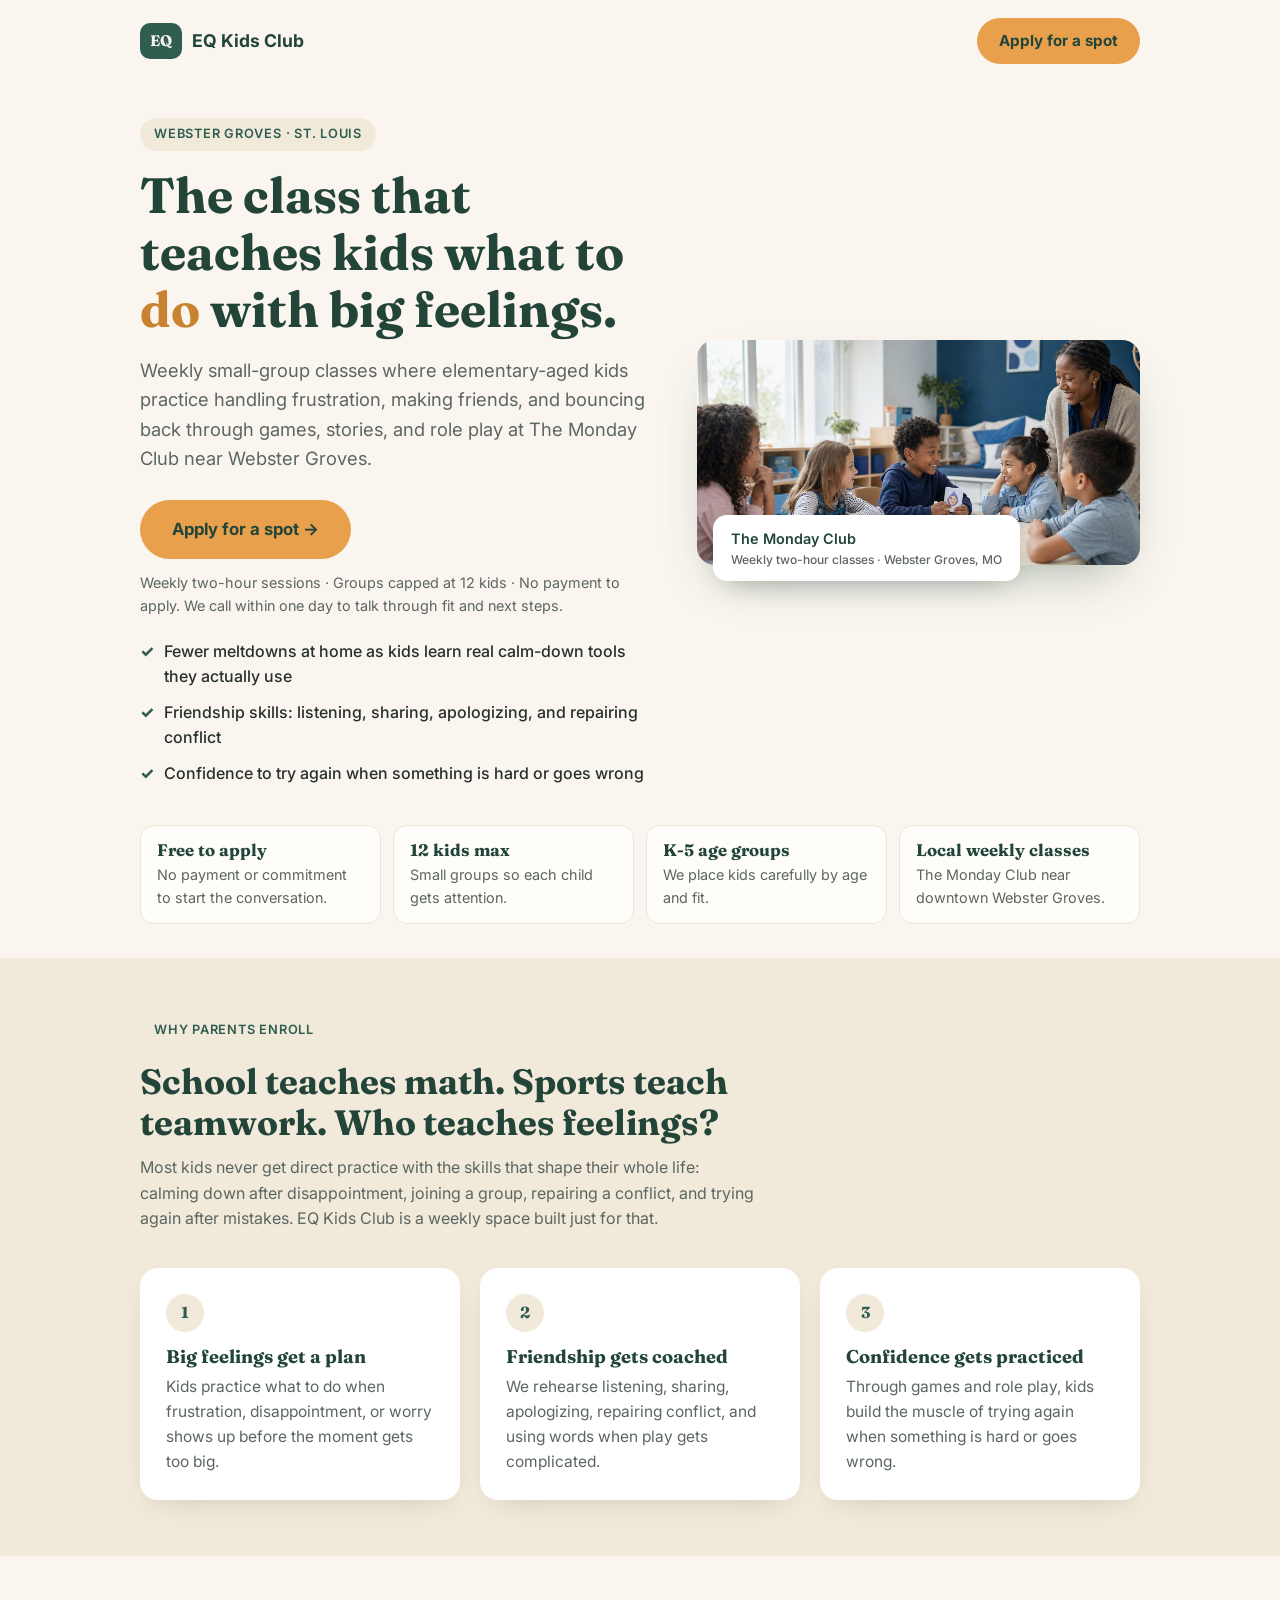
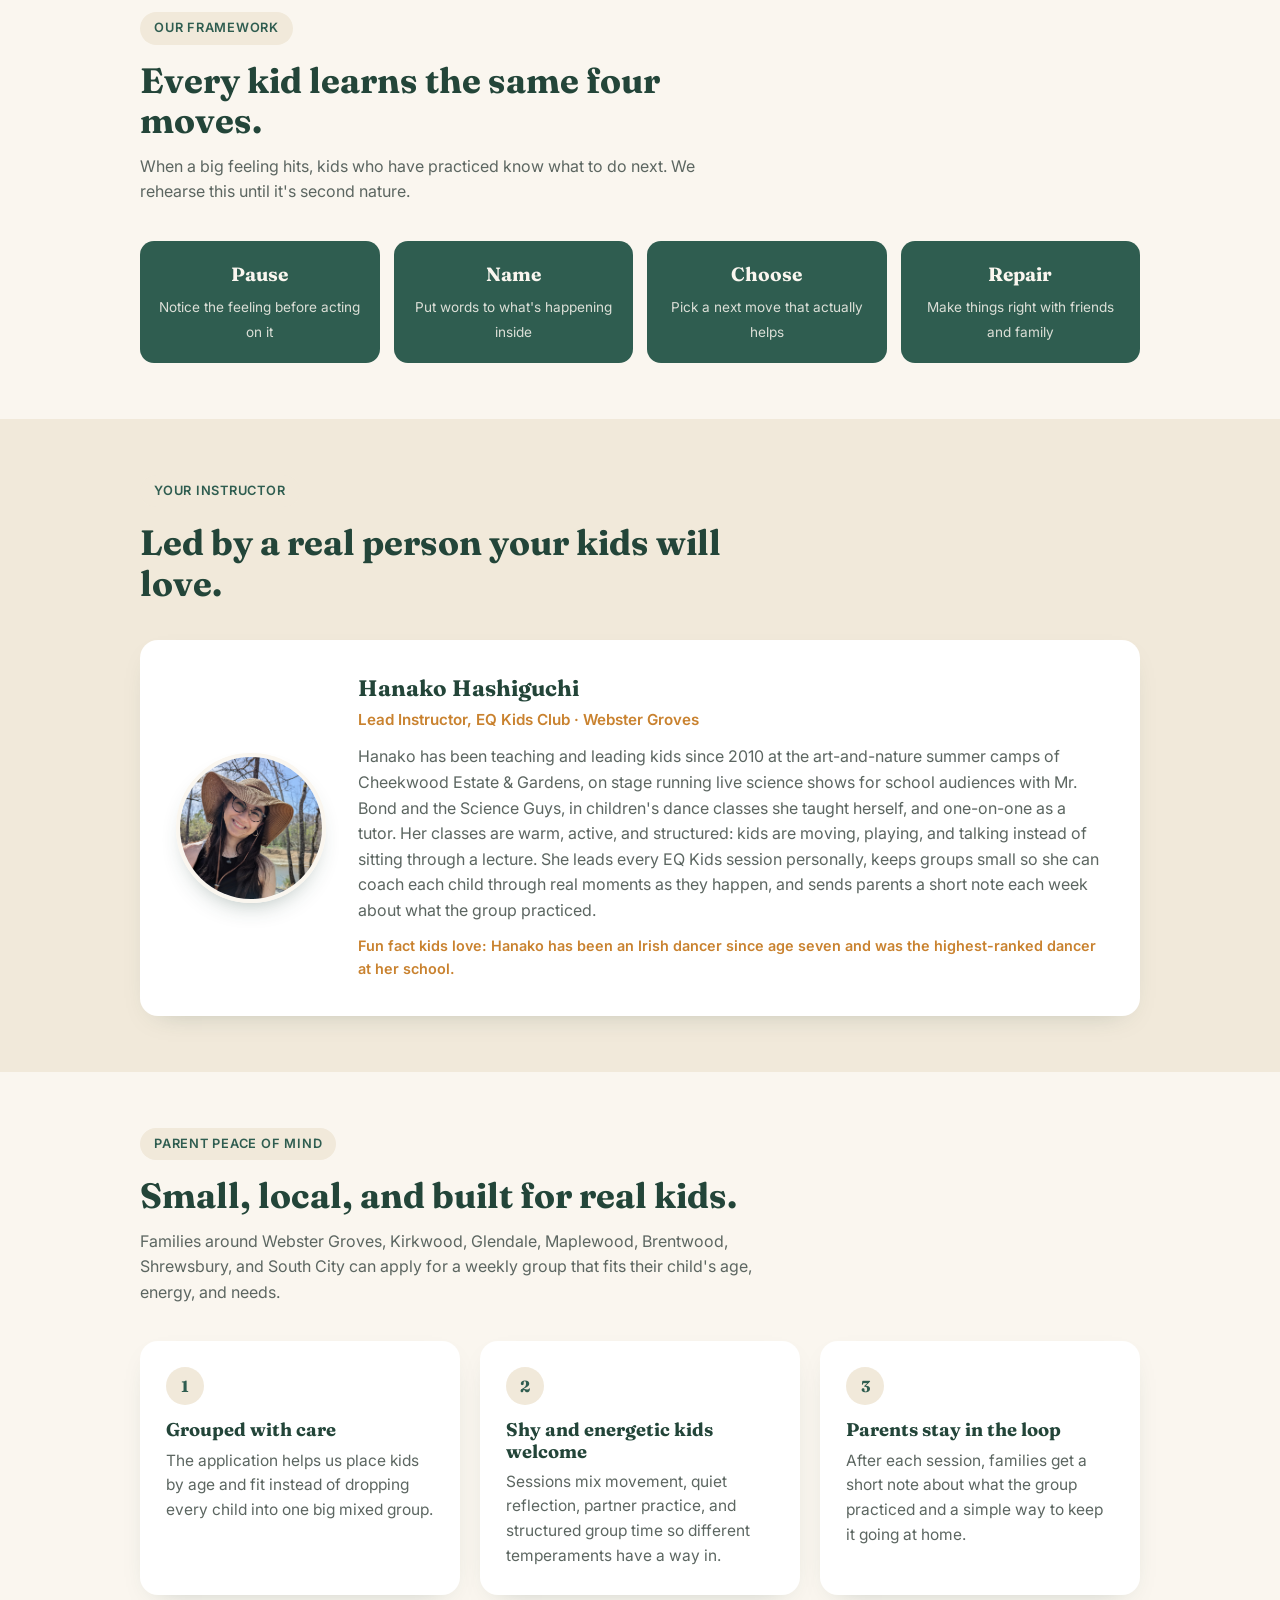
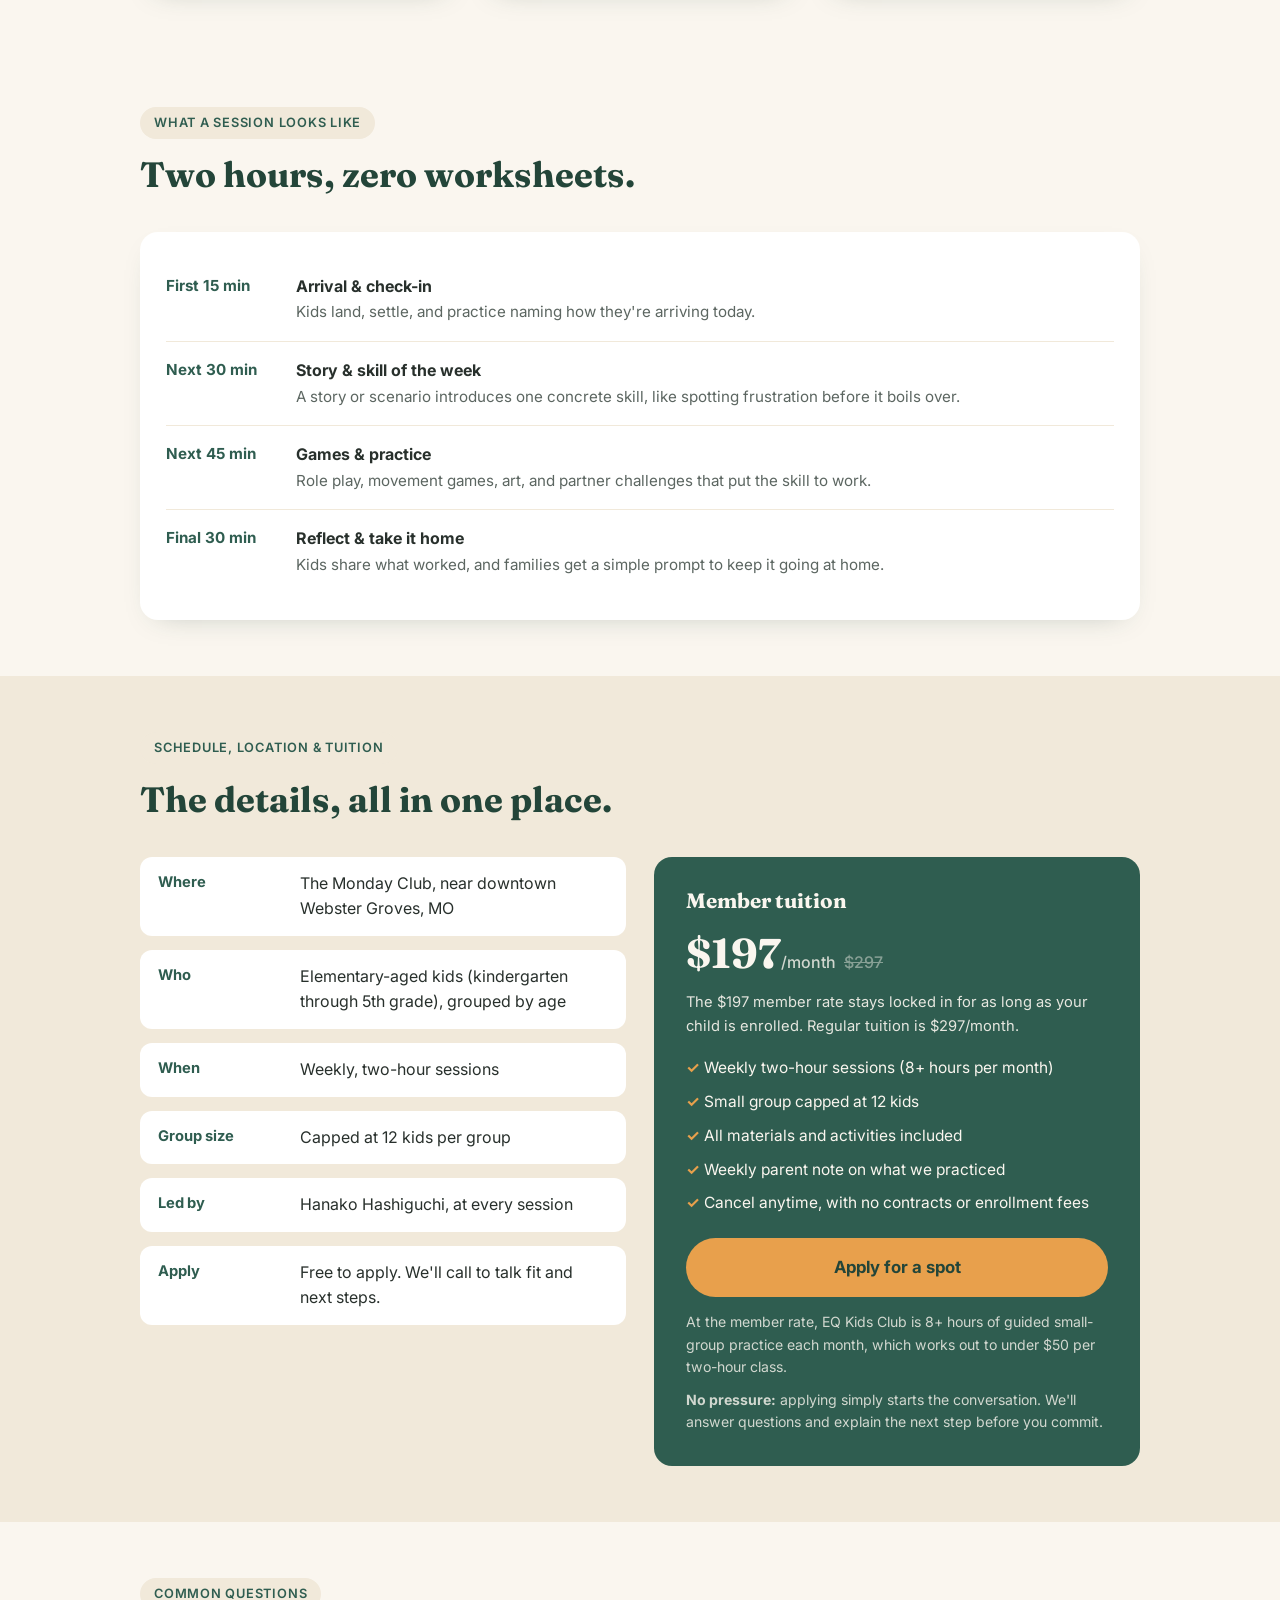
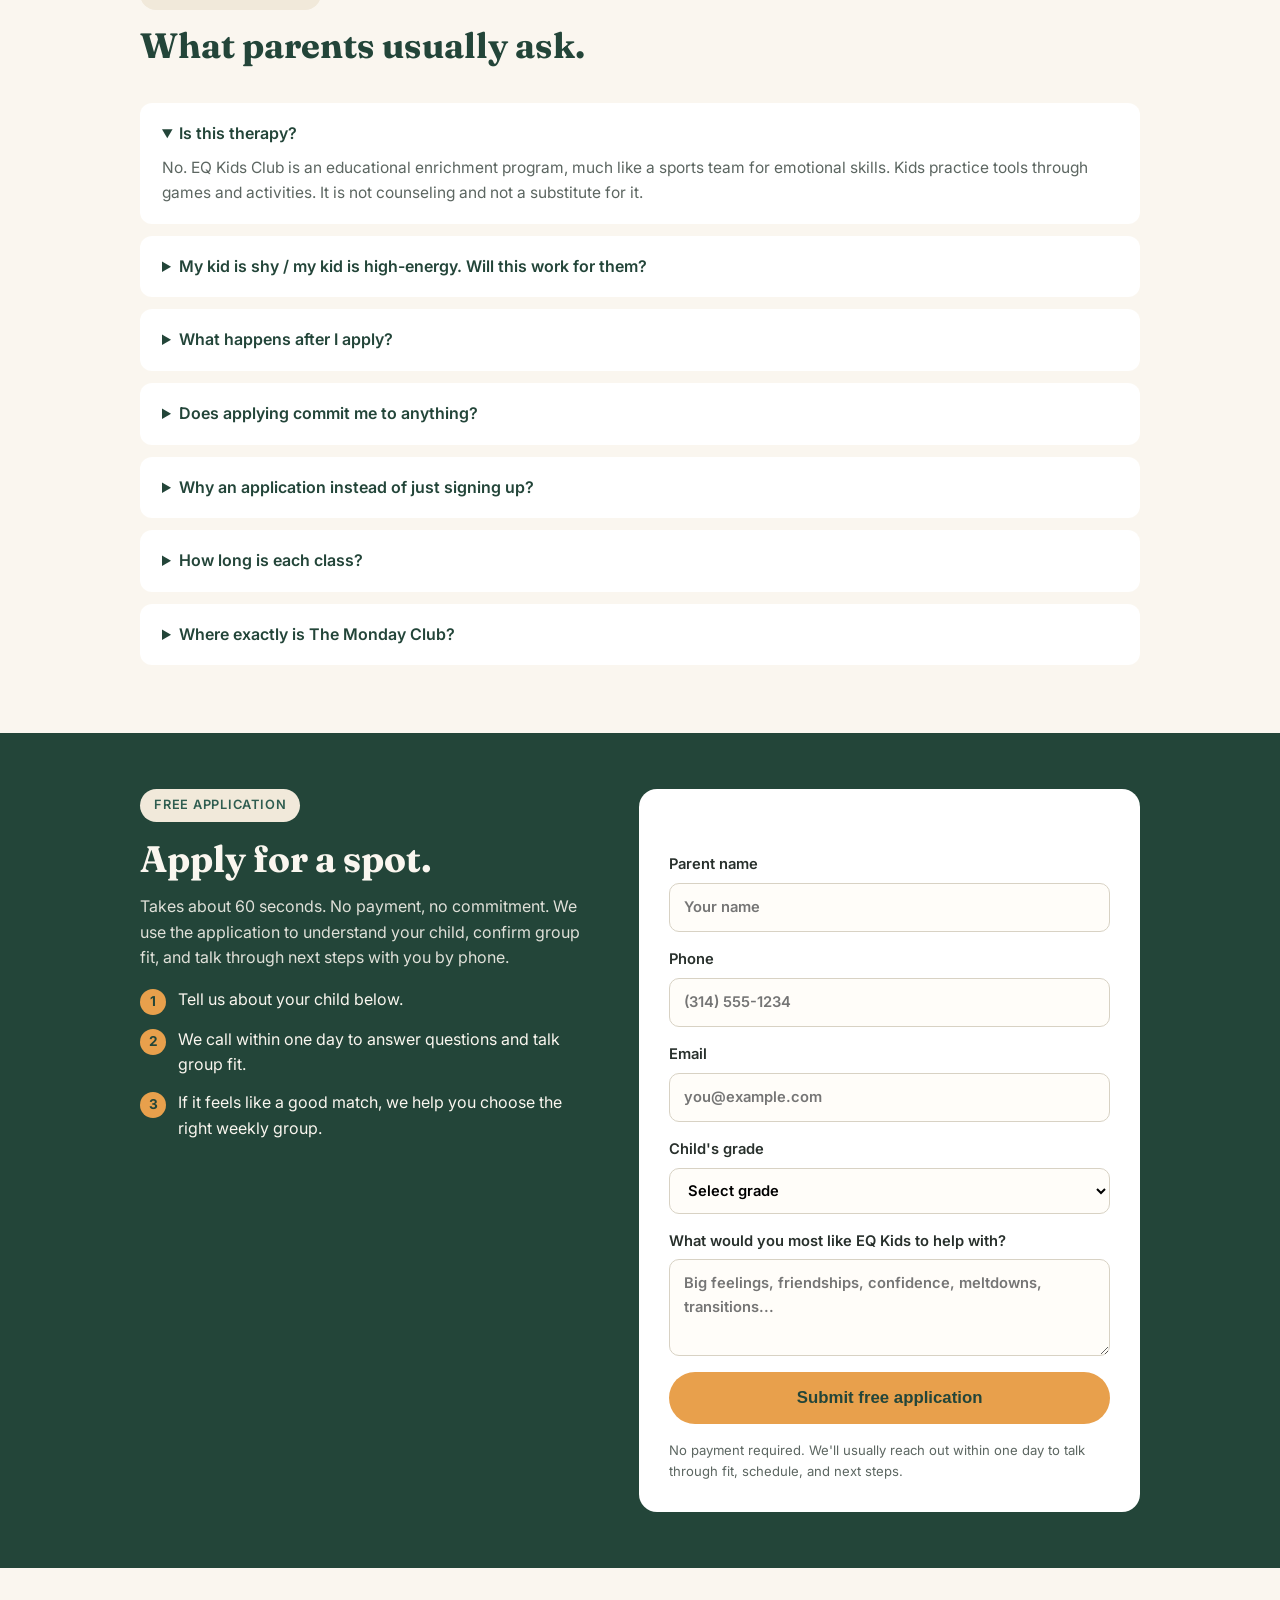
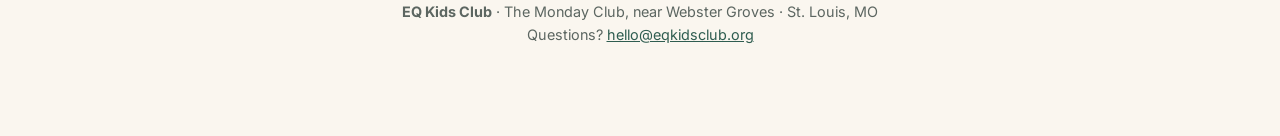
==== commit 6b452ee5: "Remove founding language from membership copy" ====
--- a/index.html
+++ b/index.html
@@ -317,9 +317,9 @@
             frustration, making friends, and bouncing back through games,
             stories, and role play at The Monday Club near Webster Groves.
           </p>
-          <a class="btn" href="#apply">Apply for a founding spot &rarr;</a>
+          <a class="btn" href="#apply">Apply for a spot &rarr;</a>
           <p class="hero-note">
-            Weekly two-hour sessions &middot; Founding cohort capped at 12 kids &middot; No payment to apply.
+            Weekly two-hour sessions &middot; Groups capped at 12 kids &middot; No payment to apply.
             We call within one day to talk through fit and next steps.
           </p>
           <ul class="hero-points">
@@ -499,10 +499,10 @@
             <li><span class="k">Apply</span><span>Free to apply. We'll call to talk fit and next steps.</span></li>
           </ul>
           <div class="price-card">
-            <h3>Founding-family tuition</h3>
+            <h3>Member tuition</h3>
             <div class="price-big">$197<span>/month &nbsp;<s style="opacity:0.55;">$297</s></span></div>
             <p style="font-size: 0.92rem; opacity: 0.9; margin-top: 4px;">
-              The first 12 families lock in the founding rate for as long as they're
+              The $197 member rate stays locked in for as long as your child is
               enrolled. Regular tuition is $297/month.
             </p>
             <ul>
@@ -512,9 +512,9 @@
               <li>Weekly parent note on what we practiced</li>
               <li>Cancel anytime, with no contracts or enrollment fees</li>
             </ul>
-            <a class="btn full" href="#apply">Apply for a founding spot</a>
+            <a class="btn full" href="#apply">Apply for a spot</a>
             <p class="price-compare">
-              At the founding rate, EQ Kids Club is 8+ hours of guided small-group
+              At the member rate, EQ Kids Club is 8+ hours of guided small-group
               practice each month, which works out to under $50 per two-hour class.
             </p>
             <p class="price-compare" style="margin-top: 10px;">
@@ -569,7 +569,7 @@
       <div class="wrap apply-grid">
         <div class="apply-copy">
           <span class="pill">Free application</span>
-          <h2>Apply for a founding spot.</h2>
+          <h2>Apply for a spot.</h2>
           <p>
             Takes about 60 seconds. No payment, no commitment. We use the application
             to understand your child, confirm group fit, and talk through next steps
@@ -635,7 +635,7 @@
     </footer>
 
     <div class="sticky-cta">
-      <a class="btn" href="#apply">Apply for a founding spot</a>
+      <a class="btn" href="#apply">Apply for a spot</a>
     </div>
 
     <script src="script.js?v=apply-free"></script>
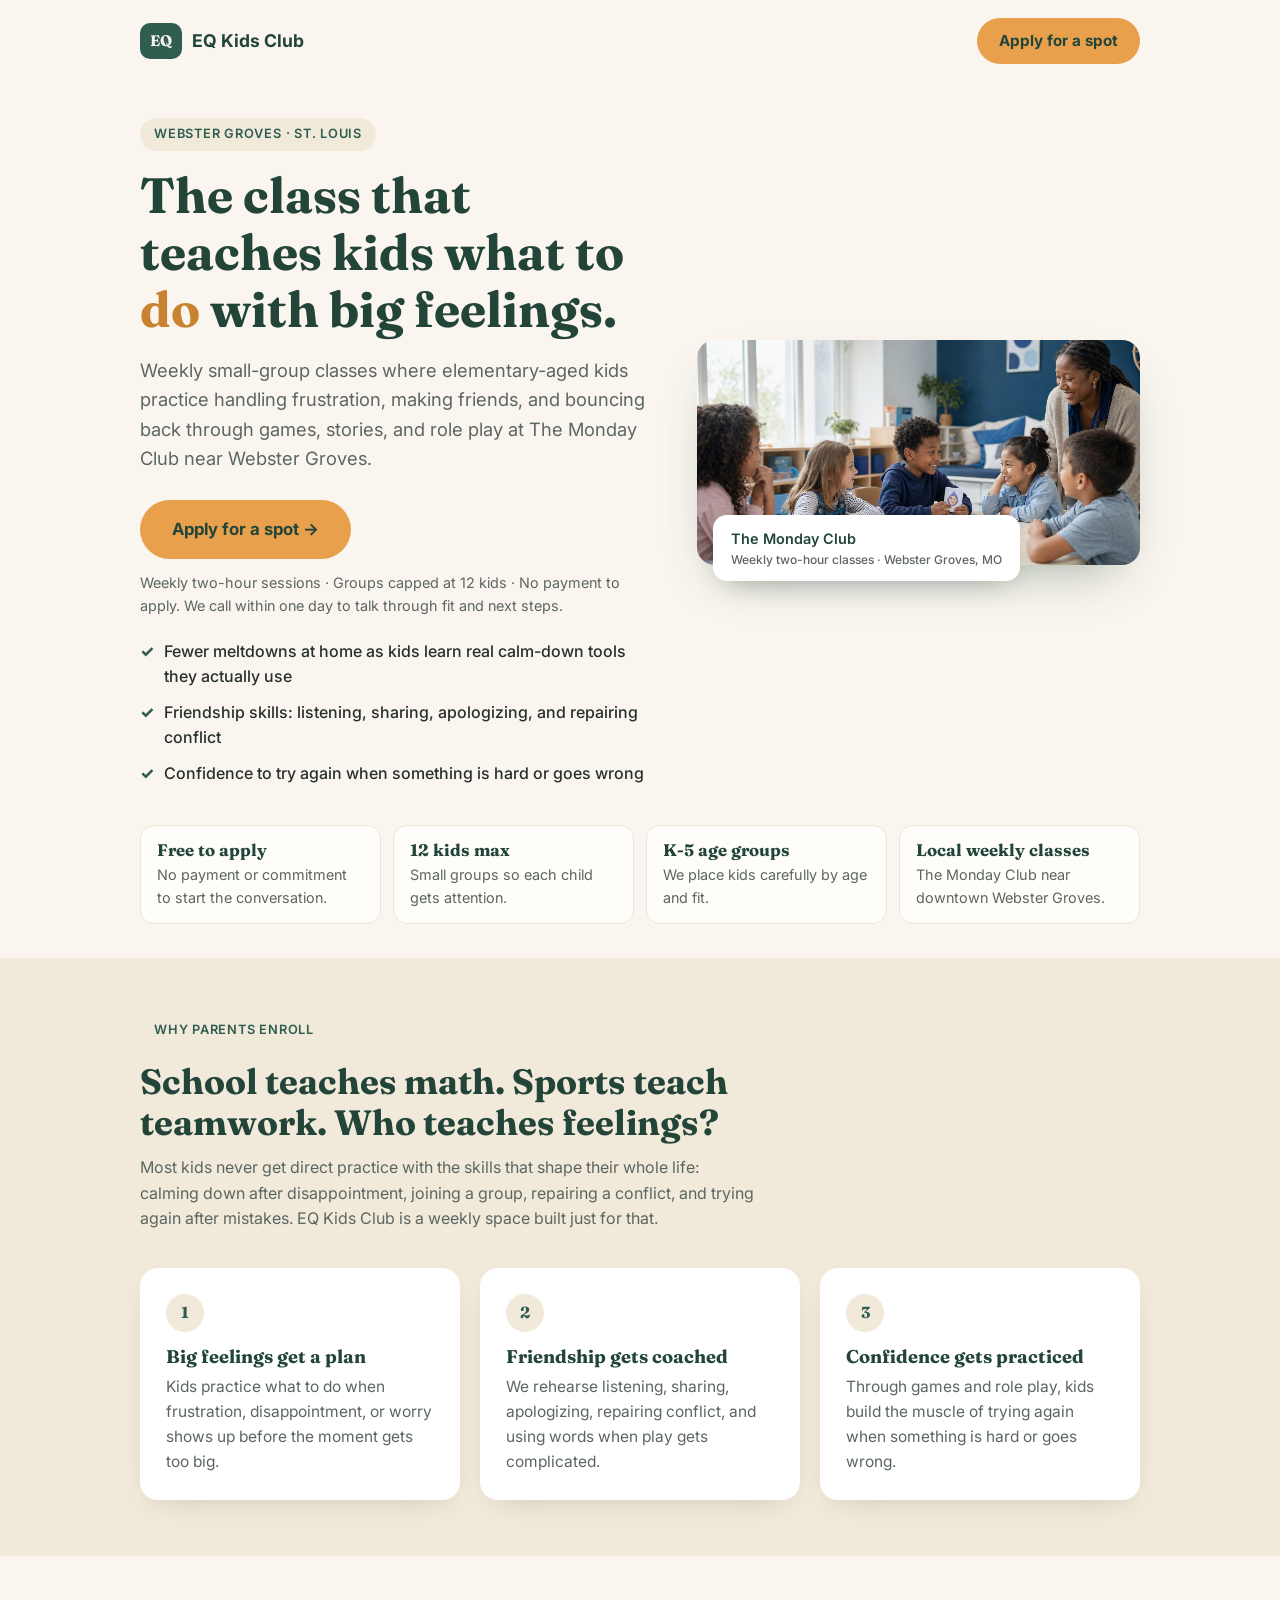
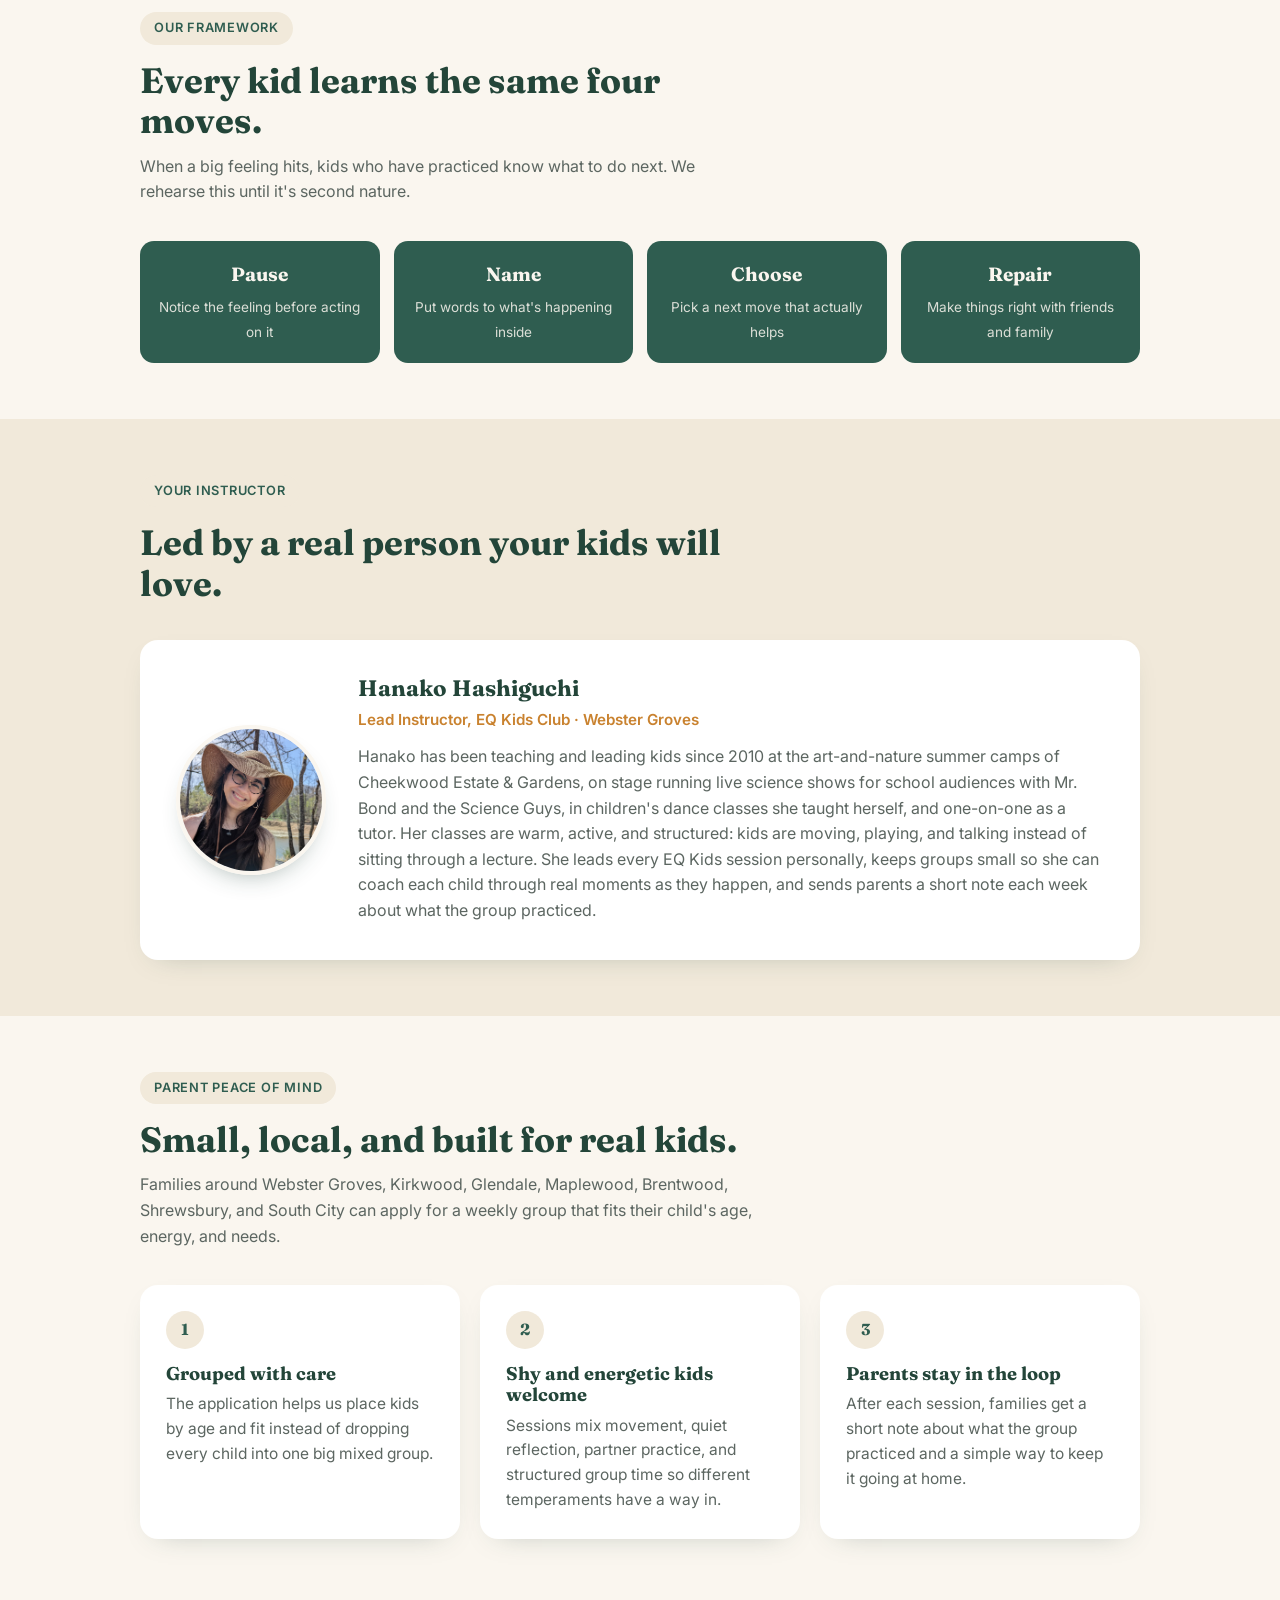
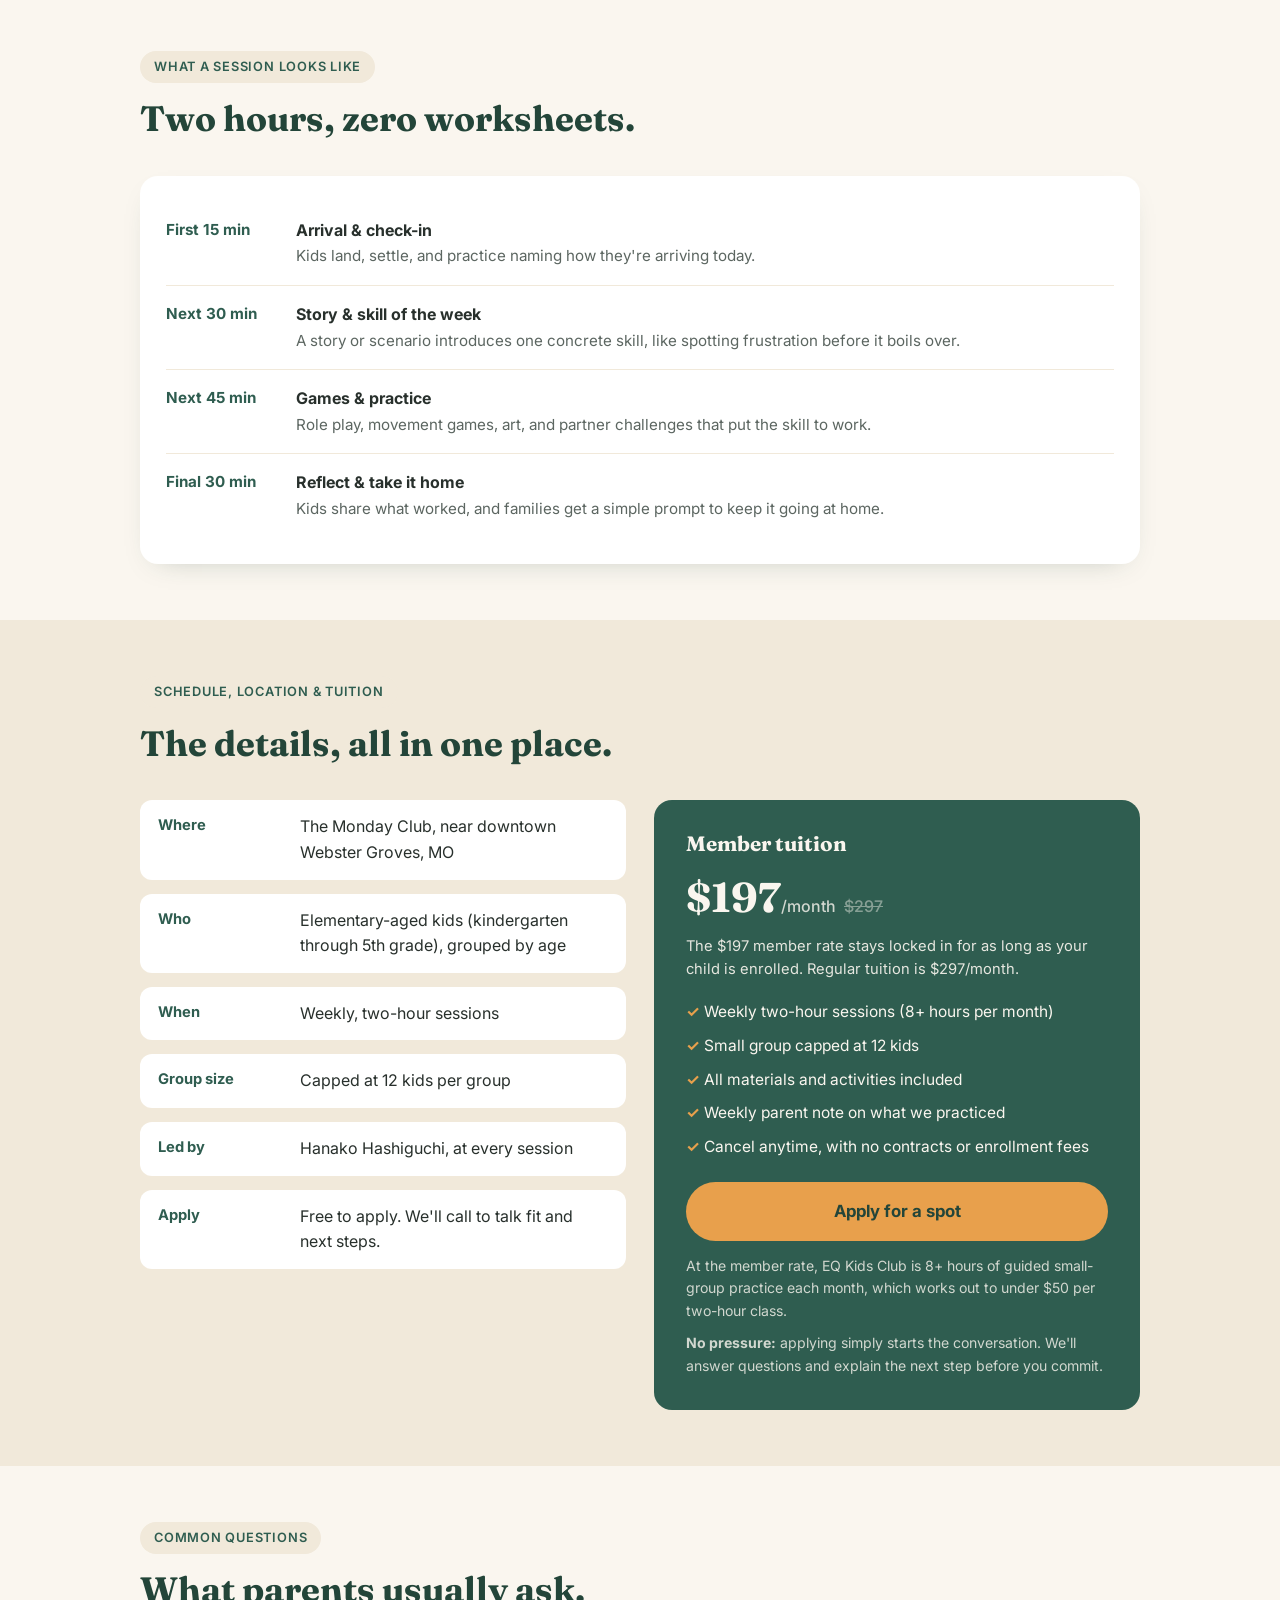
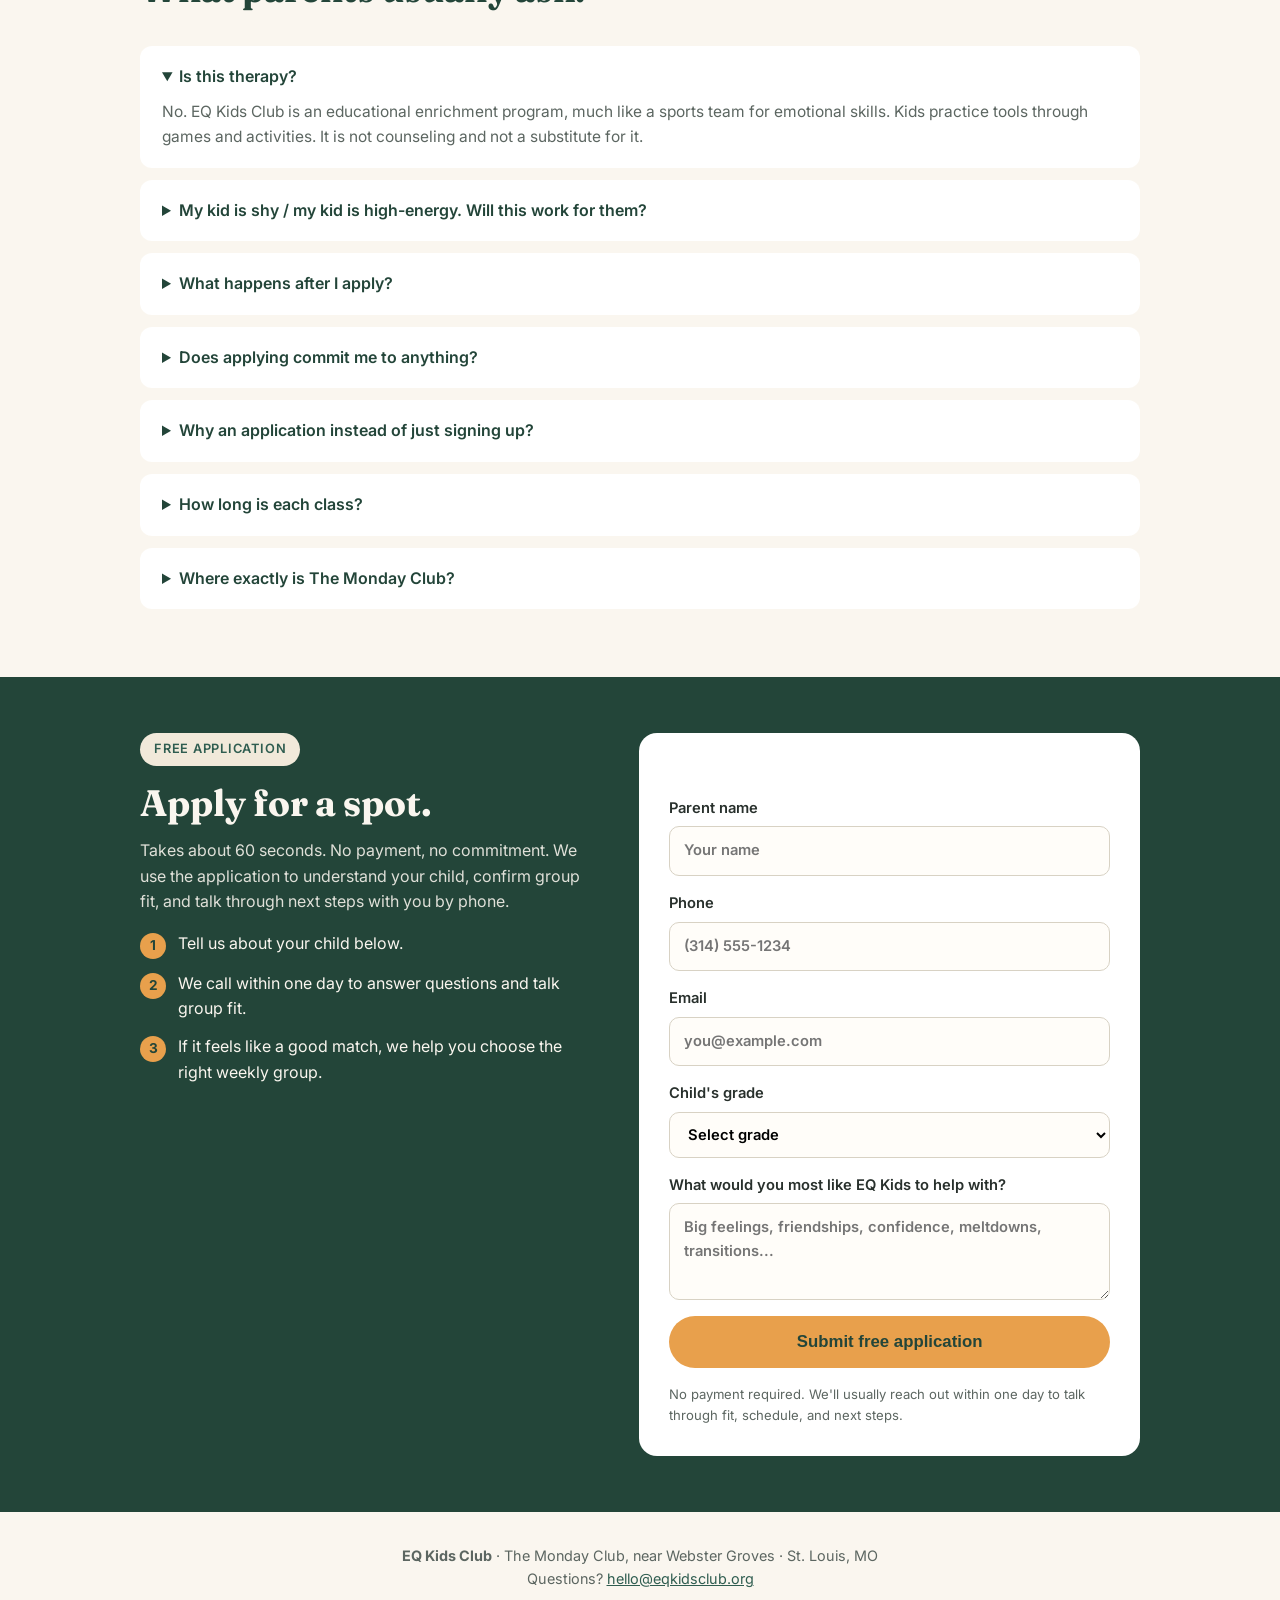
==== commit c04c4369: "Remove Hanako fun fact" ====
--- a/index.html
+++ b/index.html
@@ -416,10 +416,6 @@
               so she can coach each child through real moments as they happen, and
               sends parents a short note each week about what the group practiced.
             </p>
-            <p style="margin-top: 10px; font-size: 0.9rem; color: var(--accent-dark); font-weight: 600;">
-              Fun fact kids love: Hanako has been an Irish dancer since age seven and
-              was the highest-ranked dancer at her school.
-            </p>
           </div>
         </div>
       </div>
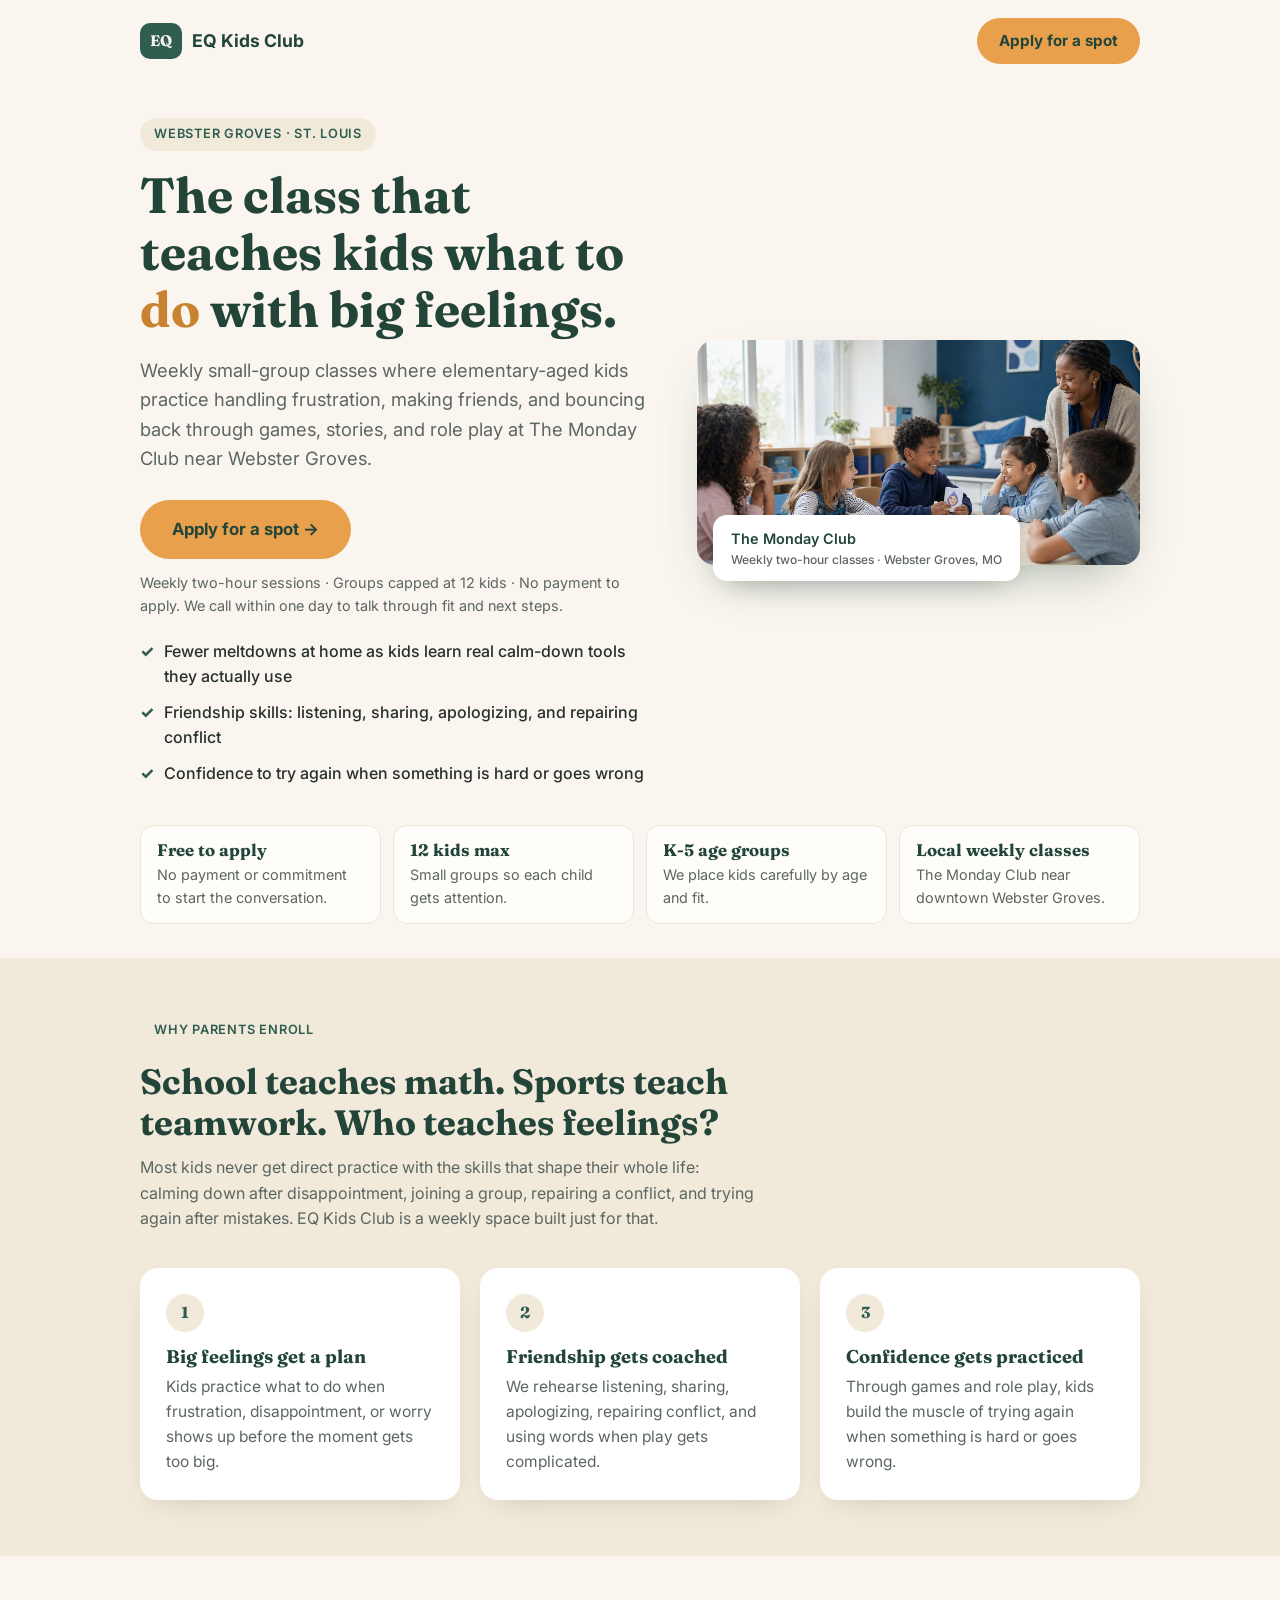
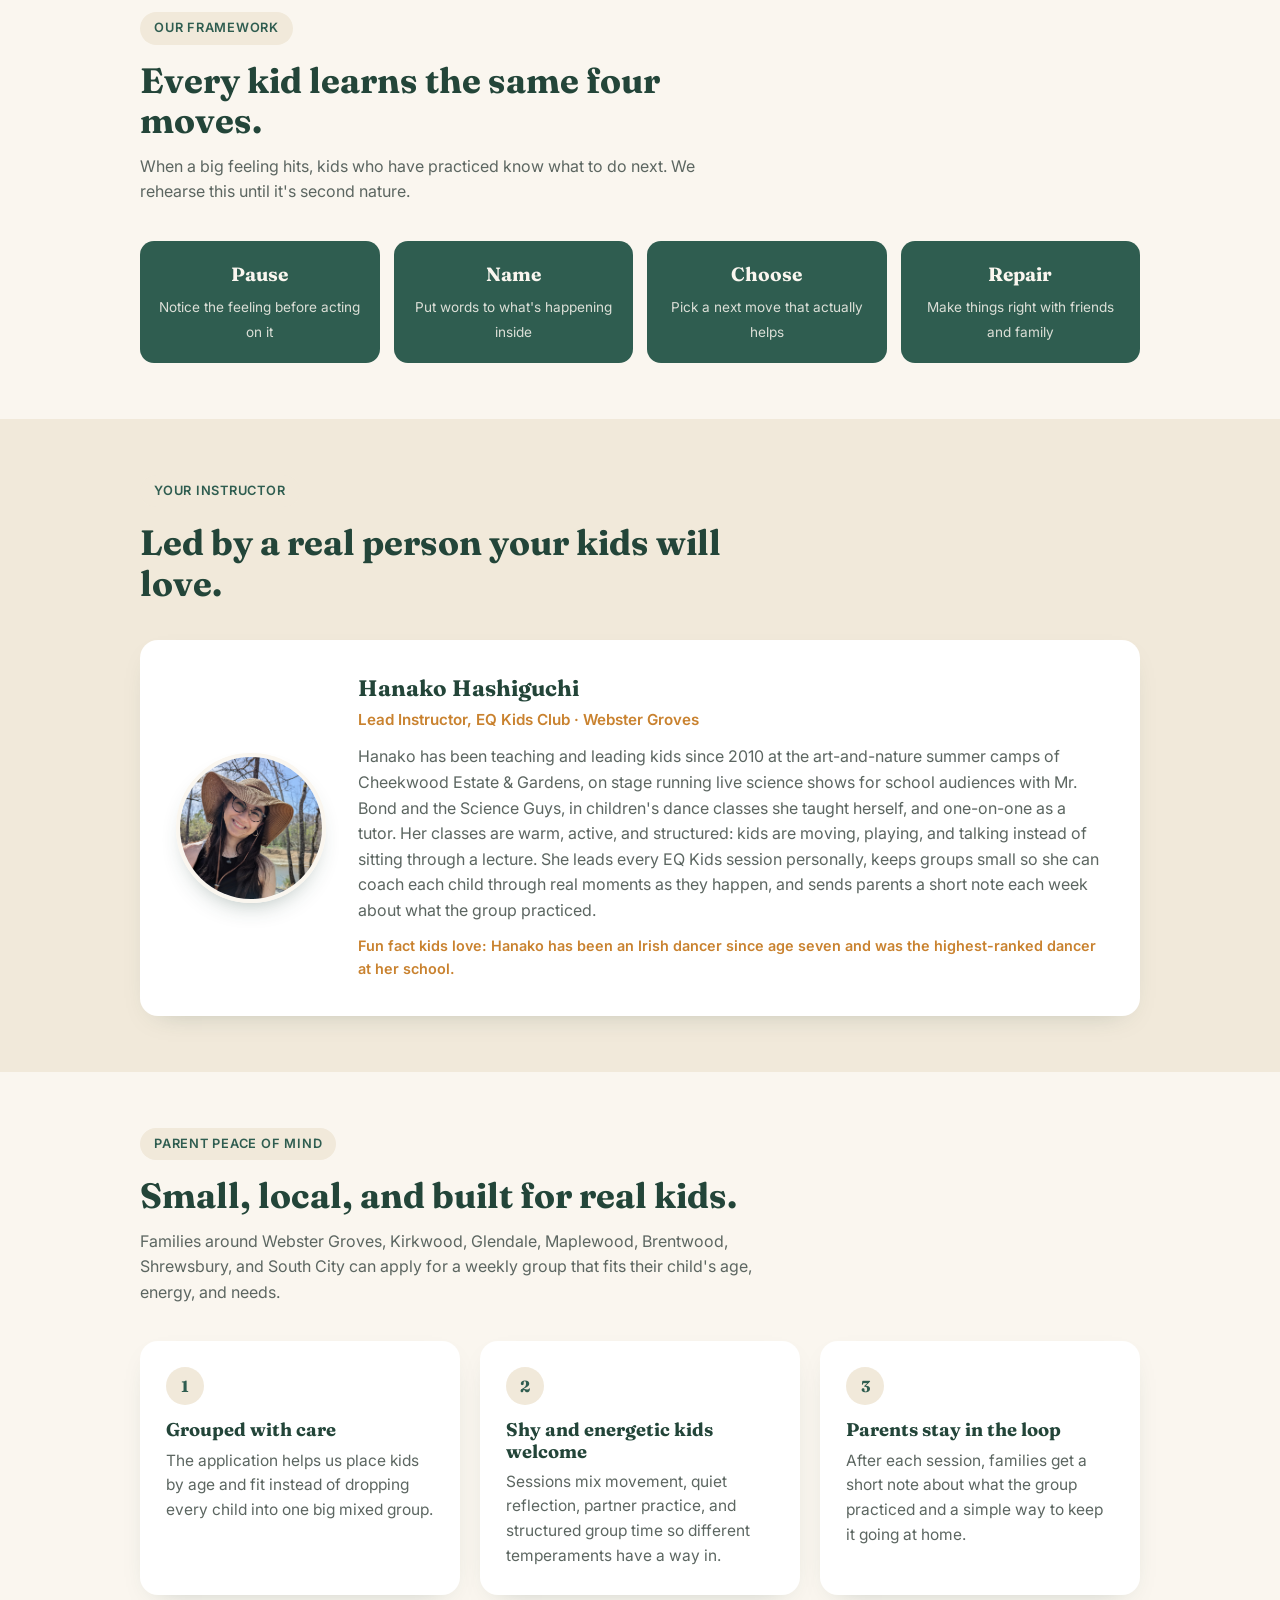
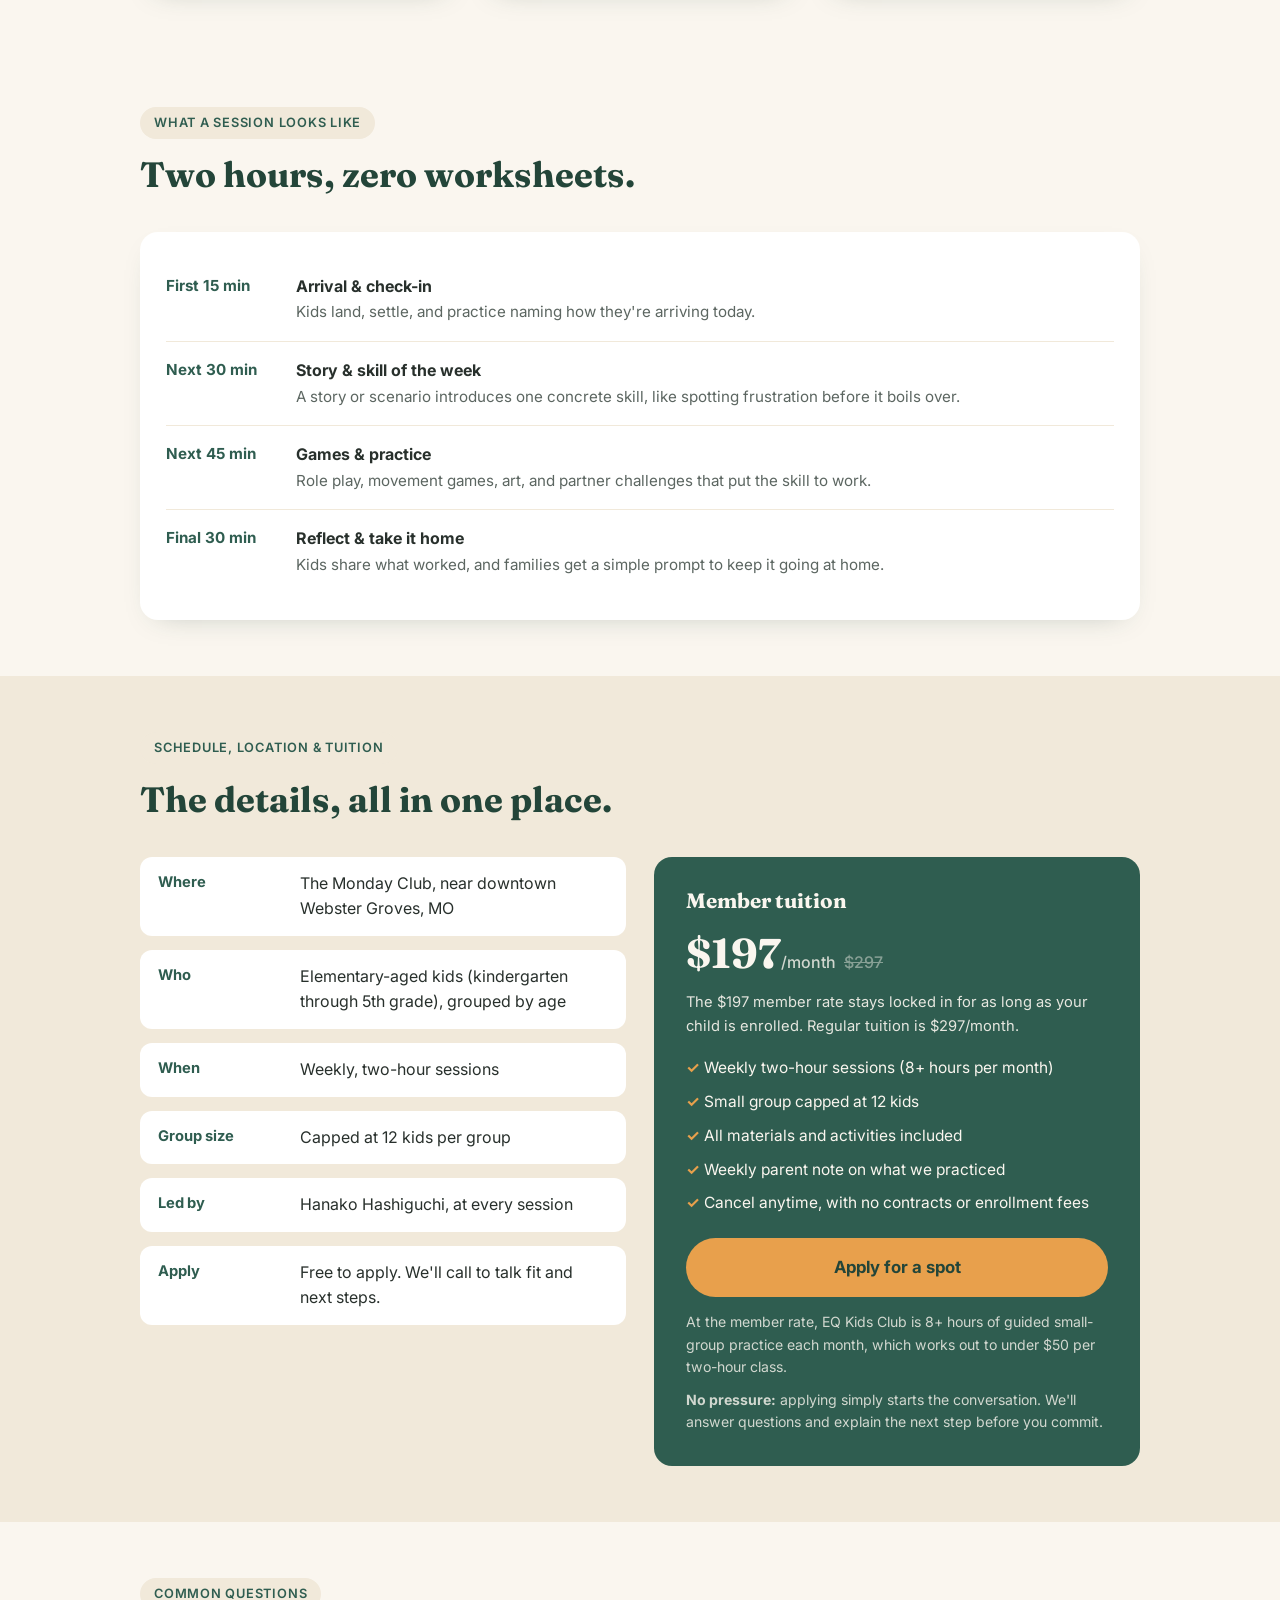
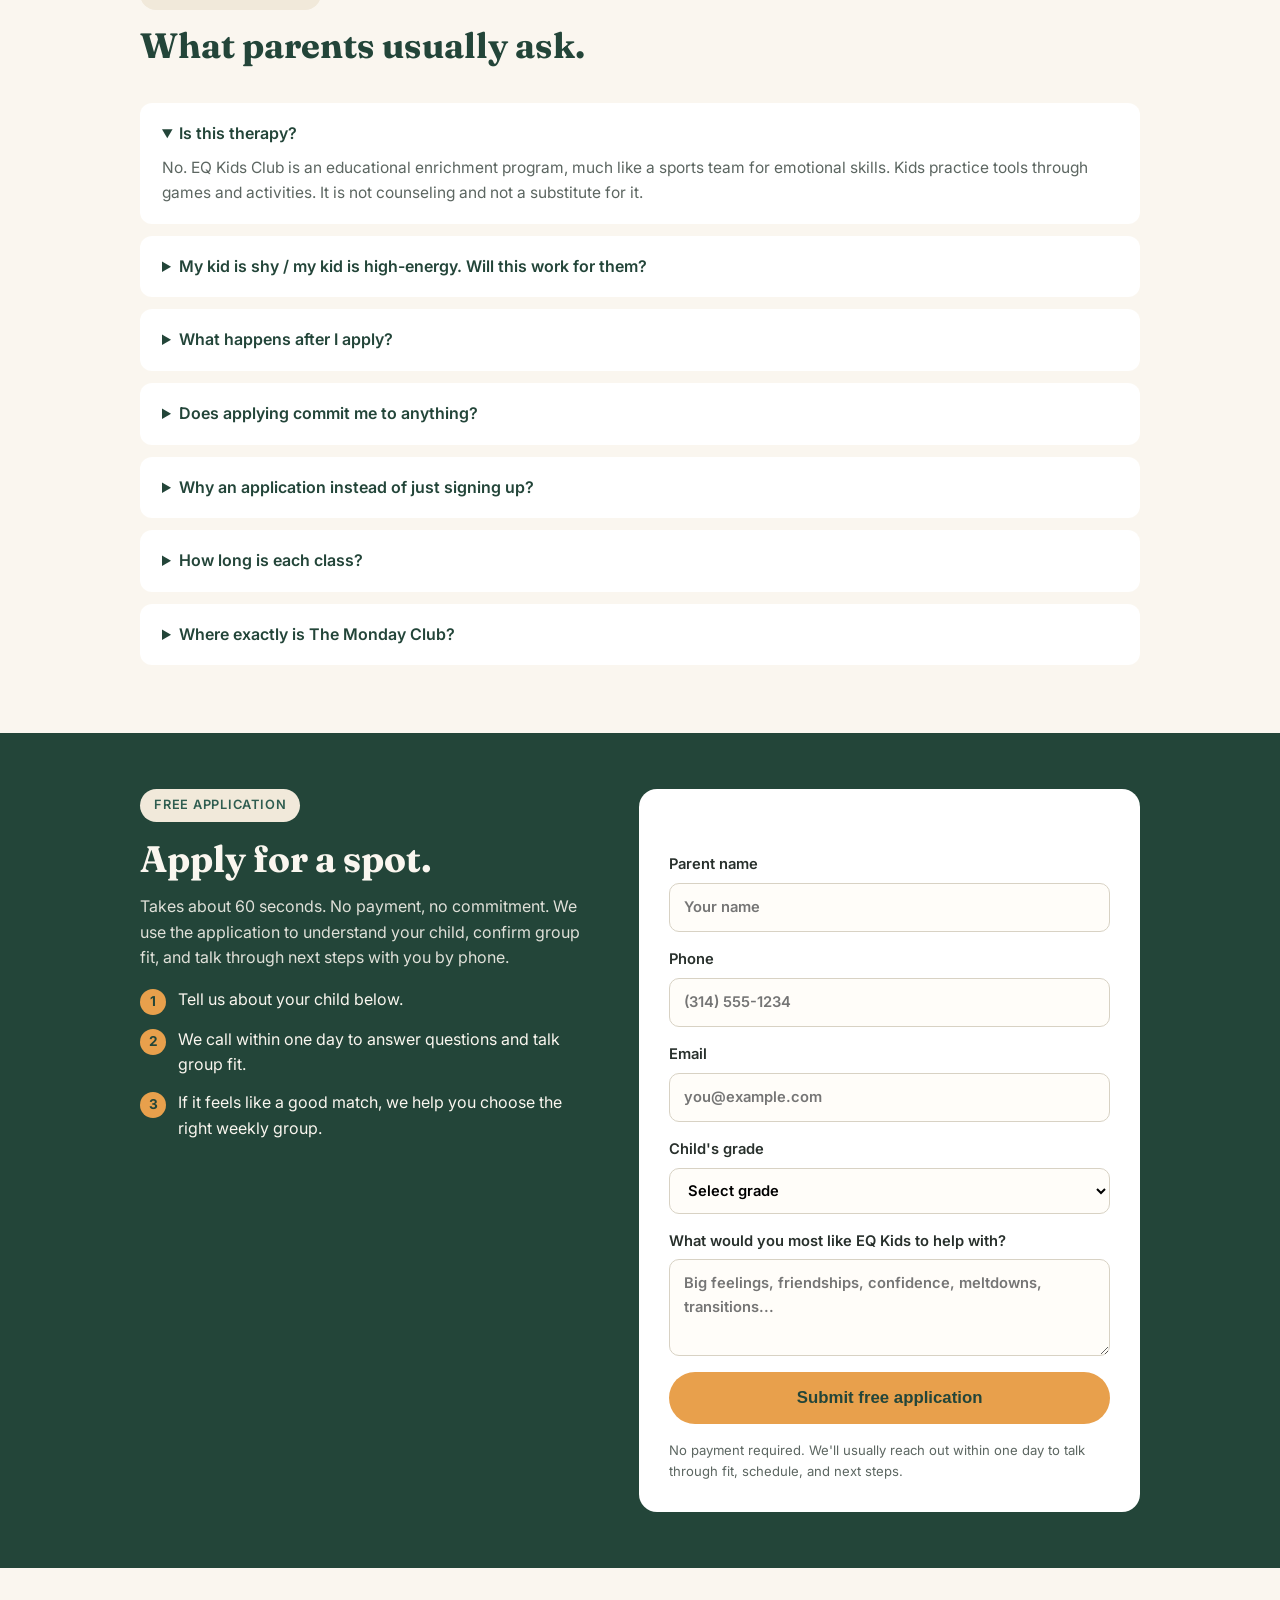
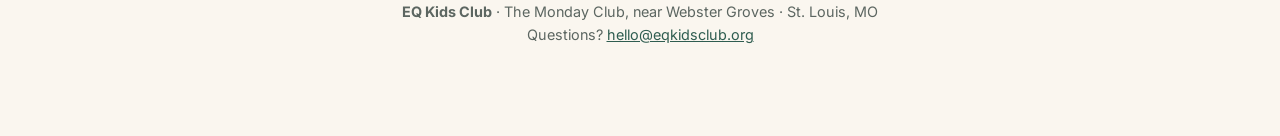
==== commit bc0987cd: "Restore Hanako fun fact" ====
--- a/index.html
+++ b/index.html
@@ -416,6 +416,10 @@
               so she can coach each child through real moments as they happen, and
               sends parents a short note each week about what the group practiced.
             </p>
+            <p style="margin-top: 10px; font-size: 0.9rem; color: var(--accent-dark); font-weight: 600;">
+              Fun fact kids love: Hanako has been an Irish dancer since age seven and
+              was the highest-ranked dancer at her school.
+            </p>
           </div>
         </div>
       </div>
